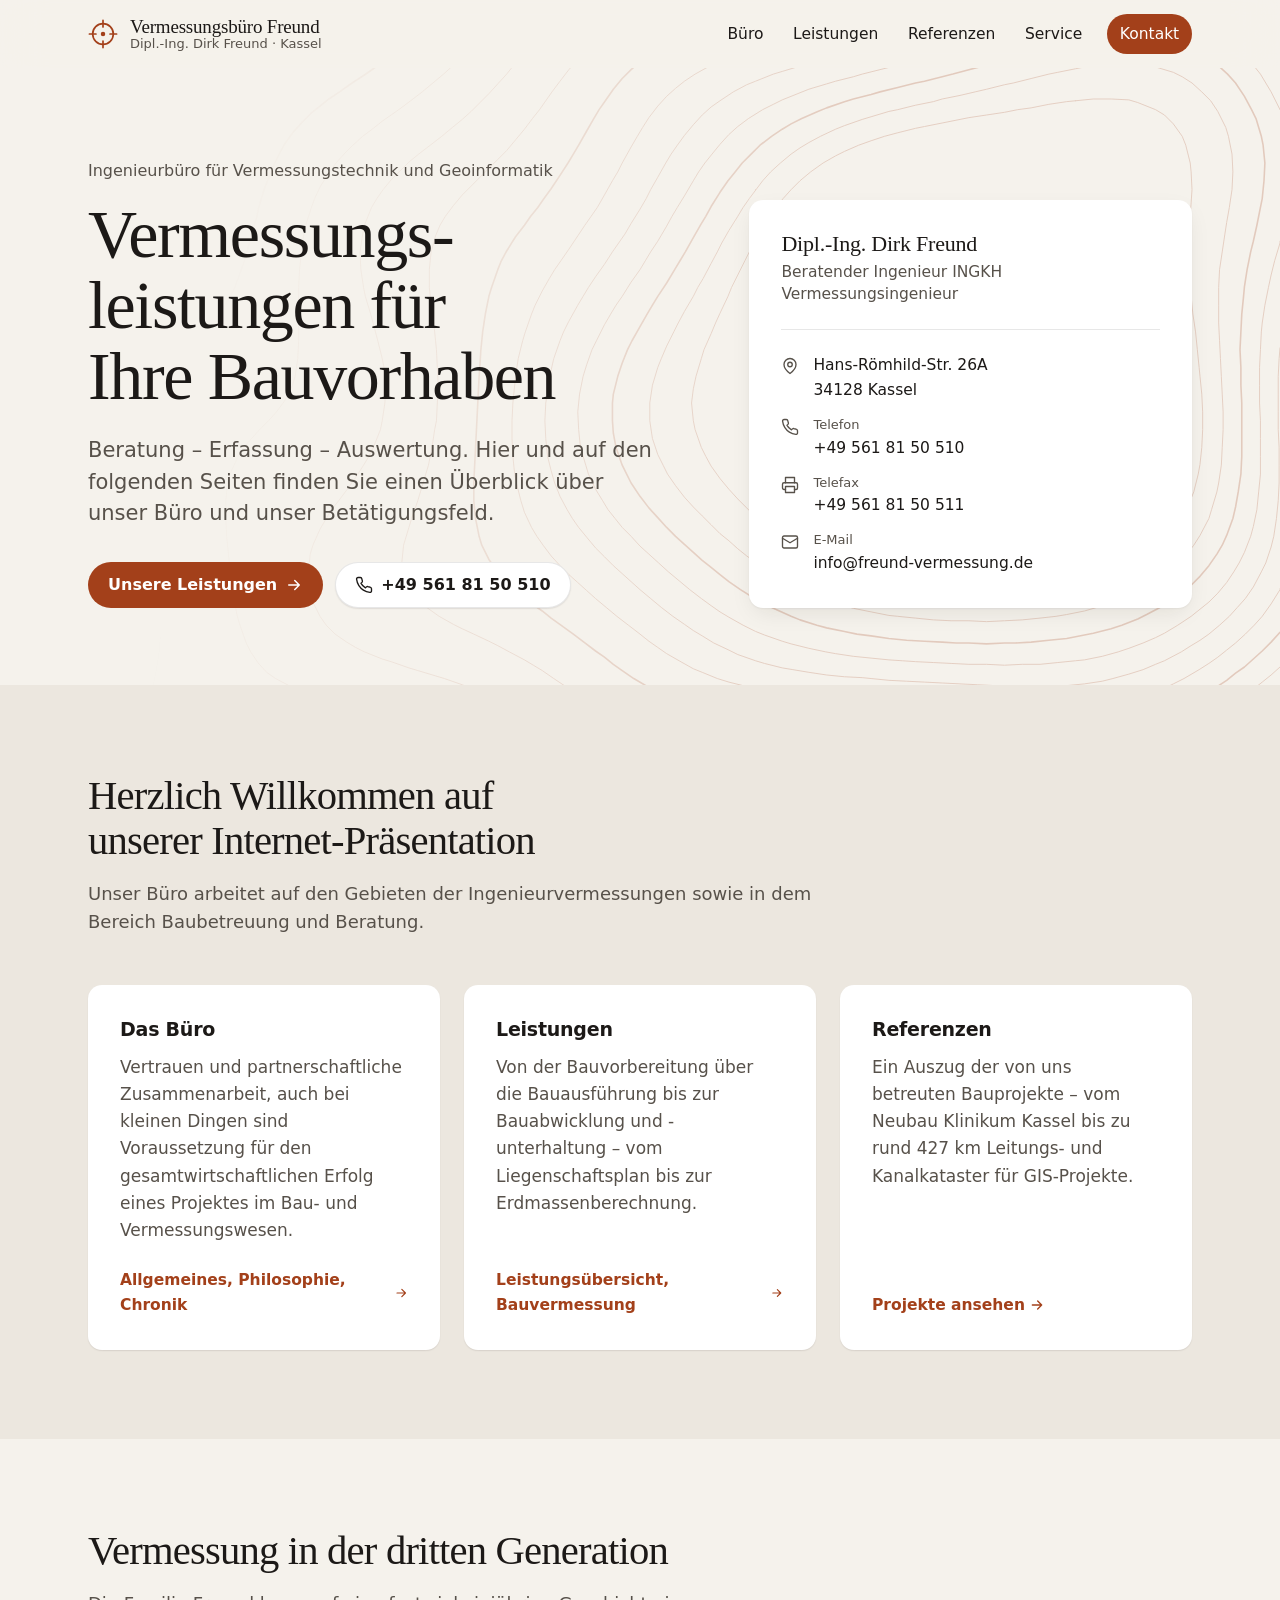
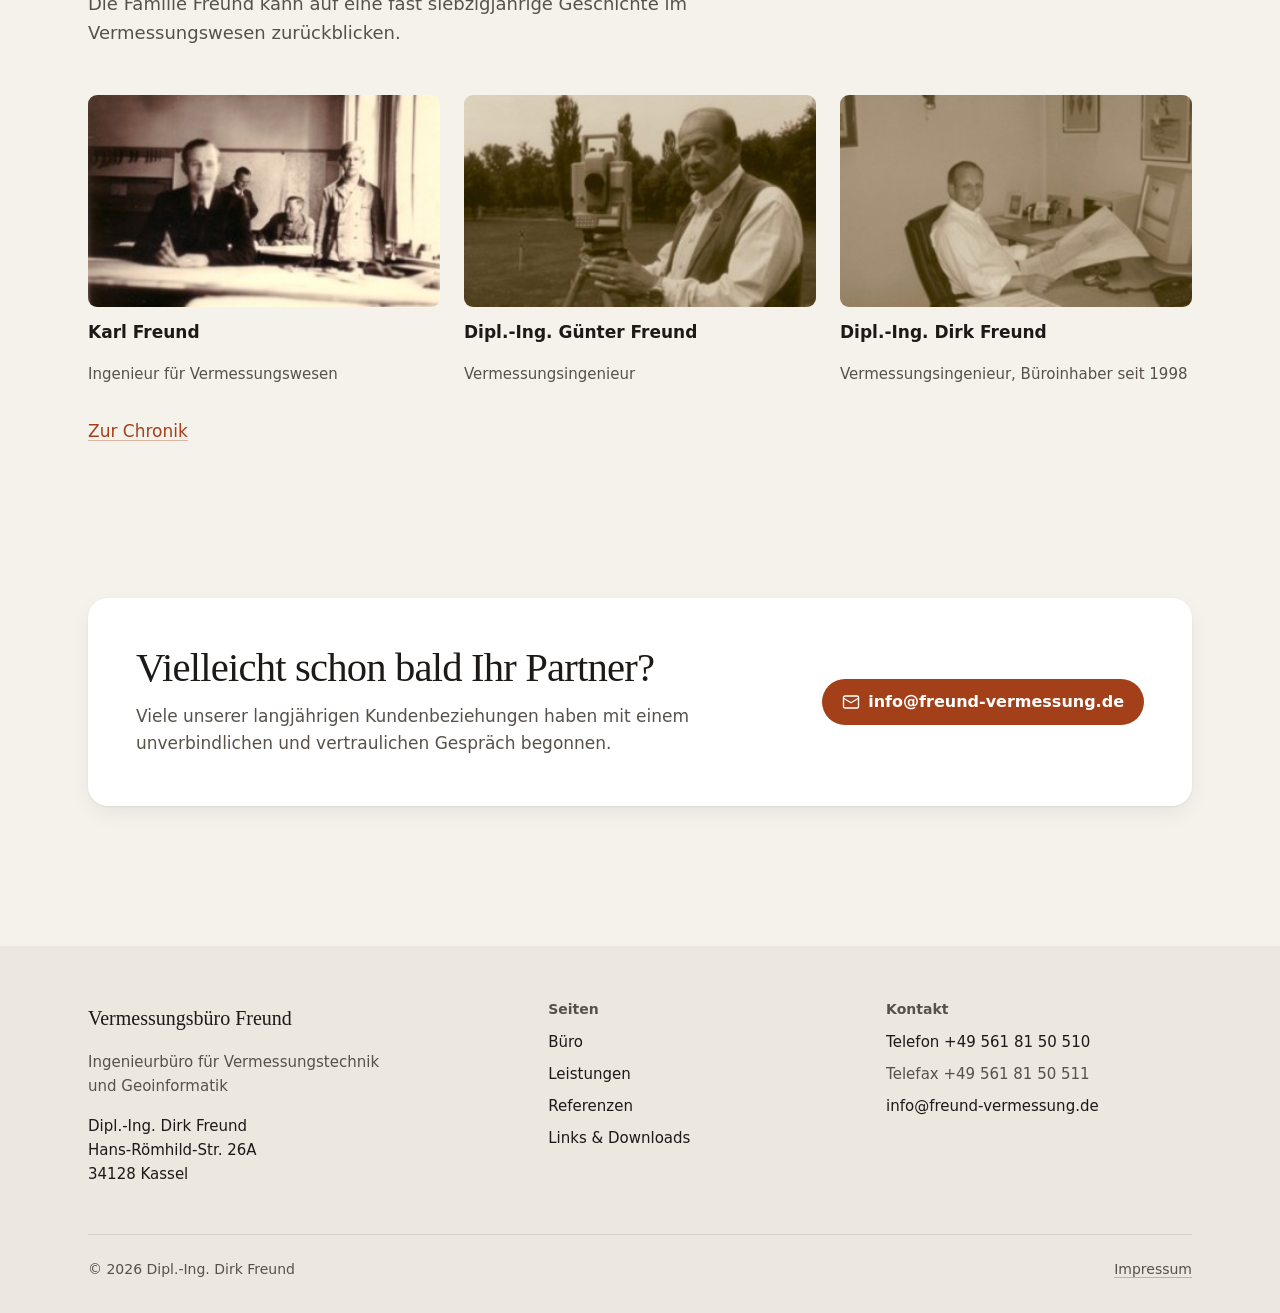
==== index.html @ a001c940 "Alle Seiten mit den Originalinhalten im neuen Design anlegen Co-Authored-By: Claude Opus 5.5 <norepl" ====
<!doctype html>
<html lang="de">
<head>
<meta charset="utf-8">
<meta name="viewport" content="width=device-width, initial-scale=1">
<title>Vermessungsbüro Freund – Kassel</title>
<meta name="description" content="Ingenieurbüro für Vermessungstechnik und Geoinformatik in Kassel – Dipl.-Ing. Dirk Freund. Beratung, Erfassung und Auswertung: Vermessungsleistungen für Ihre Bauvorhaben.">
<meta name="theme-color" content="#f5f2ec" media="(prefers-color-scheme: light)">
<meta name="theme-color" content="#151311" media="(prefers-color-scheme: dark)">
<link rel="icon" href="assets/img/favicon.svg" type="image/svg+xml">
<link rel="stylesheet" href="assets/css/style.css">
<script src="assets/js/main.js" defer></script>
</head>
<body>
<a class="skip-link" href="#inhalt">Zum Inhalt springen</a>
<header class="site-header">
  <div class="container header-inner">
    <a class="brand" href="index.html" aria-current="page" aria-label="Vermessungsbüro Freund – Startseite">
      <svg class="brand-mark" viewBox="0 0 32 32" fill="none" stroke="currentColor" stroke-width="1.8" aria-hidden="true"><circle cx="16" cy="16" r="11"/><path d="M16 1.5v7M16 23.5v7M1.5 16h7M23.5 16h7" stroke-linecap="round"/><circle cx="16" cy="16" r="2.4" fill="currentColor" stroke="none"/></svg>
      <span><span class="brand-name">Vermessungsbüro Freund</span><span class="brand-sub">Dipl.-Ing. Dirk Freund · Kassel</span></span>
    </a>
    <button class="menu-toggle" type="button" aria-expanded="false" aria-controls="site-nav"><svg class="icon-open" viewBox="0 0 24 24" fill="none" stroke="currentColor" stroke-width="2" stroke-linecap="round" aria-hidden="true"><path d="M4 8h16M4 16h16"/></svg><svg class="icon-close" viewBox="0 0 24 24" fill="none" stroke="currentColor" stroke-width="2" stroke-linecap="round" aria-hidden="true"><path d="M6 6l12 12M18 6 6 18"/></svg><span class="label">Menü</span></button>
    <nav class="site-nav" id="site-nav" aria-label="Hauptnavigation">
      <ul class="nav-list">
        <li><a href="buero.html">Büro</a></li><li><a href="leistungen.html">Leistungen</a></li><li><a href="referenzen.html">Referenzen</a></li><li><a href="service.html">Service</a></li><li class="nav-cta"><a href="kontakt.html">Kontakt</a></li>
      </ul>
    </nav>
  </div>
</header>
<main id="inhalt">
<section class="hero">
  <div class="contours"><svg xmlns="http://www.w3.org/2000/svg" viewBox="0 0 1440 800" preserveAspectRatio="xMidYMid slice" fill="none" stroke="currentColor" stroke-linecap="round" stroke-linejoin="round" aria-hidden="true" focusable="false"><g stroke-width="1"><path d="M30 0 26 20 23 40 20 60 19 70 17 90 13 110 10 121 1 140 0 142"/><path d="M135 0 130 10 126 30 127 50 130 65 135 80 140 94 147 110 151 120 157 140 160 150 163 170 163 190 160 205 155 220 150 232 140 248 130 260 120 270 110 279 100 287 90 295 80 303 70 311 60 320 50 330 40 341 30 356 22 370 18 380 10 400 7 410 1 430 0 432"/><path d="M370 0 353 10 340 17 330 22 316 30 300 39 290 46 280 54 270 65 261 80 256 90 250 110 248 120 244 140 241 160 240 170 236 190 232 210 229 220 223 240 218 250 210 267 202 280 194 290 185 300 176 310 165 320 153 330 141 340 130 349 120 357 110 367 100 377 90 389 83 400 77 410 70 424 64 440 60 452 56 470 53 490 51 510 50 530 50 550 52 570 54 590 58 610 60 627 61 640 62 660 61 680 60 690 57 710 54 730 52 750 51 770 52 790 53 800"/><path class="major" d="M483 0 473 10 463 20 452 30 440 40 430 47 420 54 410 61 396 70 382 80 370 88 360 96 350 104 340 114 330 125 320 139 314 150 309 160 301 180 297 190 291 210 289 220 283 240 280 252 275 270 270 284 264 300 259 310 250 325 240 339 230 350 220 360 210 369 200 378 190 386 180 395 170 404 160 415 150 428 143 440 138 450 133 470 131 490 133 510 138 530 142 540 149 560 154 570 160 585 166 600 170 612 175 630 179 650 180 664 181 680 180 697 179 710 176 730 172 750 169 760 166 780 165 800"/><path d="M557 0 547 10 538 20 529 30 520 40 510 50 499 60 487 70 475 80 462 90 450 99 440 106 430 113 420 121 408 130 397 140 387 150 378 160 370 171 360 187 354 200 350 211 344 230 340 250 339 260 337 280 336 300 336 320 336 340 336 360 335 380 332 400 329 410 320 428 311 440 302 450 292 460 283 470 274 480 268 490 260 507 256 520 254 540 254 560 255 580 257 600 259 620 260 630 263 650 267 670 270 680 277 700 282 710 290 722 300 733 310 740 329 750 340 754 360 760 370 762 390 766 410 770 420 772 440 776 458 780 470 783 490 789 500 792 520 800 520 800M1440 796 1435 800"/><path d="M626 0 615 10 605 20 596 30 587 40 578 50 570 60 560 71 550 82 540 92 530 102 520 111 509 120 497 130 484 140 471 150 460 159 450 169 440 179 431 190 424 200 418 210 410 230 408 240 405 260 406 280 409 300 411 310 417 330 420 341 425 360 430 380 432 390 434 410 433 430 430 450 428 460 420 480 415 490 409 500 400 514 390 528 381 540 373 550 367 560 360 572 352 590 349 600 347 620 348 640 350 650 360 670 367 680 377 690 390 699 400 705 410 710 430 718 440 721 460 728 470 731 490 737 500 740 520 747 530 751 550 760 560 765 571 770 588 780 600 787 610 793 621 800M1440 762 1430 770 1417 780 1404 790 1390 800"/><path d="M706 0 690 9 680 16 670 24 660 33 650 44 640 55 630 68 621 80 614 90 607 100 599 110 590 122 580 134 570 146 560 156 550 166 540 176 530 186 520 196 510 208 501 220 495 230 490 242 485 260 483 280 483 300 485 320 488 340 490 360 491 370 492 390 493 410 492 430 491 450 489 460 486 480 482 500 479 510 473 530 470 540 463 560 460 570 454 590 452 610 456 630 461 640 470 651 480 660 494 670 510 679 520 684 533 690 550 698 560 703 573 710 590 719 600 725 610 731 623 740 638 750 650 758 660 765 670 771 684 780 700 789 710 794 726 800M1440 727 1430 736 1420 744 1410 752 1400 760 1386 770 1372 780 1360 787 1350 793 1337 800"/><path class="major" d="M836 0 820 3 800 8 790 11 770 18 760 23 745 30 730 39 720 46 710 55 700 65 690 77 681 90 674 100 668 110 660 124 651 140 645 150 639 160 630 174 620 189 612 200 605 210 597 220 590 230 580 243 570 259 564 270 560 280 553 300 550 310 546 330 543 350 541 370 540 386 539 400 538 420 537 440 536 460 535 480 534 500 533 520 533 540 535 560 539 580 542 590 550 606 560 620 569 630 579 640 590 649 600 657 610 664 620 672 631 680 645 690 658 700 670 709 680 716 690 724 700 731 713 740 730 750 740 755 750 760 770 768 780 771 800 776 820 779 830 781 850 782 870 783 890 784 910 784 930 785 950 785 970 785 990 786 1010 786 1030 787 1050 789 1068 790 1080 791 1100 793 1120 795 1140 797 1160 799 1177 800M1440 688 1430 699 1420 709 1410 718 1400 727 1390 734 1380 742 1368 750 1352 760 1340 767 1330 772 1313 780 1300 785 1286 790 1270 794 1250 798 1231 800"/><path d="M1001 0 990 2 970 7 954 10 940 13 920 17 904 20 890 23 870 27 859 30 840 35 826 40 810 46 800 50 782 60 770 68 760 76 750 85 740 96 730 109 723 120 717 130 710 142 700 160 695 170 689 180 680 196 672 210 665 220 658 230 650 242 640 257 631 270 624 280 618 290 610 304 602 320 598 330 591 350 588 360 583 380 580 400 579 410 577 430 576 450 576 470 577 490 579 510 581 520 586 540 590 553 598 570 604 580 611 590 620 602 630 613 640 623 650 632 660 641 670 650 682 660 694 670 707 680 720 690 730 698 740 705 750 712 764 720 780 729 790 733 807 740 820 744 840 749 850 751 870 755 890 757 910 759 927 760 940 761 960 762 980 763 1000 764 1020 765 1040 766 1060 767 1080 768 1100 770 1110 771 1130 772 1150 773 1170 774 1190 774 1210 774 1230 772 1244 770 1260 767 1280 762 1290 758 1310 751 1320 746 1332 740 1349 730 1360 723 1370 716 1380 708 1390 700 1401 690 1411 680 1420 670 1430 656 1440 640 1440 639M1428 0 1439 10 1440 11"/><path d="M1103 0 1090 4 1070 9 1060 12 1040 17 1030 20 1010 25 990 30 980 32 960 36 944 40 930 43 910 48 900 51 880 57 870 60 850 68 840 72 825 80 810 90 800 97 790 106 780 117 770 129 762 140 755 150 749 160 740 176 732 190 727 200 720 212 710 228 703 240 696 250 689 260 680 274 670 288 662 300 656 310 650 320 640 338 634 350 630 360 623 380 620 393 617 410 614 430 613 450 614 470 616 490 620 506 624 520 630 535 638 550 644 560 651 570 660 581 670 593 680 603 690 613 700 622 710 631 720 640 732 650 744 660 757 670 770 679 780 686 790 692 803 700 820 708 830 713 850 720 860 723 880 728 892 730 910 733 930 736 950 738 970 739 980 740 1000 742 1020 743 1040 744 1060 745 1080 746 1100 747 1120 748 1140 749 1160 749 1180 749 1200 748 1220 746 1240 743 1252 740 1270 735 1286 730 1300 724 1310 720 1329 710 1340 703 1350 697 1360 690 1372 680 1383 670 1392 660 1401 650 1410 637 1419 620 1424 610 1430 592 1433 580 1436 560 1438 540 1439 520 1439 500 1439 480 1438 460 1438 440 1438 420 1438 400 1439 380 1440 368M1391 0 1404 10 1416 20 1425 30 1434 40 1440 48"/><path d="M1198 0 1180 4 1160 9 1150 12 1130 18 1120 21 1100 27 1088 30 1070 35 1051 40 1040 43 1020 48 1010 50 990 55 970 60 960 63 940 68 930 71 910 77 900 81 880 89 870 94 858 100 842 110 830 119 820 128 810 139 801 150 793 160 786 170 780 180 770 197 762 210 756 220 750 231 740 248 732 260 726 270 720 280 710 294 700 310 693 320 687 330 680 342 671 360 666 370 660 387 656 400 652 420 650 440 651 460 653 480 659 500 662 510 670 527 678 540 684 550 692 560 700 570 710 580 720 591 730 600 741 610 752 620 764 630 776 640 789 650 800 658 810 665 820 671 836 680 850 687 860 691 880 698 890 701 910 706 929 710 940 712 960 715 980 717 1000 719 1015 720 1030 721 1050 722 1070 723 1090 724 1110 724 1130 725 1150 724 1170 724 1190 722 1210 720 1220 719 1240 715 1258 710 1270 706 1286 700 1300 694 1310 689 1325 680 1340 670 1350 662 1360 654 1370 644 1380 632 1388 620 1394 610 1400 598 1407 580 1410 569 1414 550 1416 530 1418 510 1418 490 1418 470 1418 450 1417 430 1417 410 1417 390 1418 370 1419 350 1420 340 1423 320 1427 300 1430 286 1434 270 1440 250 1440 248M1333 0 1350 6 1360 11 1376 20 1389 30 1400 40 1410 50 1418 60 1424 70 1430 80 1440 100"/><path class="major" d="M1240 19 1230 20 1210 24 1190 28 1180 31 1160 36 1146 40 1130 44 1110 50 1090 55 1072 60 1060 63 1040 68 1030 70 1010 75 990 80 980 83 960 88 950 91 930 98 920 102 902 110 890 116 880 122 868 130 855 140 845 150 835 160 827 170 819 180 810 193 800 209 794 220 788 230 780 244 771 260 765 270 759 280 750 295 740 310 734 320 728 330 720 344 711 360 706 370 700 385 695 400 690 420 689 430 689 450 690 464 693 480 700 500 705 510 710 520 720 535 730 548 740 559 750 570 760 580 770 589 780 598 790 607 800 615 810 623 820 631 833 640 849 650 860 656 870 661 890 670 900 674 919 680 930 683 950 687 964 690 980 692 1000 695 1020 697 1040 698 1060 699 1076 700 1090 700 1110 701 1130 700 1142 700 1160 699 1180 697 1200 695 1220 691 1230 689 1250 684 1262 680 1280 673 1290 668 1305 660 1320 651 1330 643 1340 635 1350 625 1360 613 1369 600 1375 590 1380 579 1387 560 1390 547 1393 530 1396 510 1397 490 1397 470 1397 450 1397 430 1396 410 1396 390 1395 370 1396 350 1397 330 1399 310 1400 299 1403 280 1407 260 1410 248 1414 230 1418 210 1420 200 1422 180 1423 160 1421 140 1419 130 1413 110 1408 100 1400 85 1390 70 1381 60 1370 50 1360 43 1350 36 1337 30 1320 24 1303 20 1290 18 1270 17 1250 18 1240 19M1110 50 1110 50"/><path d="M1240 49 1230 50 1210 54 1190 58 1180 60 1160 65 1140 70 1130 72 1110 77 1097 80 1080 84 1060 88 1050 91 1030 95 1010 100 1000 102 980 108 970 111 950 118 940 122 923 130 910 137 900 143 890 150 878 160 867 170 858 180 843 200 836 210 830 220 820 236 812 250 807 260 800 273 791 290 785 300 780 310 770 327 763 340 758 350 750 366 744 380 740 390 734 410 731 430 731 450 734 470 740 488 746 500 751 510 760 523 770 536 780 547 790 557 800 567 810 577 820 585 830 594 840 602 851 610 865 620 880 629 890 635 901 640 920 648 930 652 950 658 960 661 980 665 1000 669 1010 670 1030 672 1050 674 1070 675 1090 675 1110 676 1130 675 1150 674 1170 672 1188 670 1200 668 1220 664 1234 660 1250 655 1263 650 1280 642 1290 637 1301 630 1314 620 1325 610 1335 600 1343 590 1350 579 1360 560 1363 550 1369 530 1371 520 1374 500 1375 480 1376 460 1376 440 1375 420 1374 400 1373 380 1372 360 1371 340 1371 320 1371 300 1372 280 1375 260 1378 240 1380 227 1383 210 1386 190 1387 170 1386 150 1382 130 1379 120 1370 102 1362 90 1352 80 1341 70 1330 63 1320 58 1300 52 1290 50 1270 48 1250 48 1240 49M850 190 850 190"/><path d="M1210 90 1200 91 1180 94 1160 98 1145 100 1130 103 1110 106 1090 109 1080 111 1060 115 1040 119 1030 121 1010 126 995 130 980 135 966 140 950 147 940 152 926 160 912 170 900 180 890 190 881 200 873 210 866 220 859 230 850 246 843 260 838 270 830 286 823 300 819 310 810 329 805 340 800 352 792 370 789 380 783 400 780 414 778 430 780 450 782 460 789 480 794 490 800 501 810 515 820 527 830 538 840 548 850 558 860 567 870 575 880 583 890 590 904 600 920 609 930 614 942 620 960 627 970 630 990 636 1009 640 1020 642 1040 645 1060 647 1080 648 1100 649 1120 648 1140 648 1160 646 1180 644 1200 640 1210 638 1230 632 1240 629 1260 620 1270 615 1280 609 1293 600 1305 590 1315 580 1323 570 1330 558 1339 540 1343 530 1348 510 1350 499 1352 480 1353 460 1353 440 1352 420 1350 400 1349 390 1347 370 1345 350 1342 330 1340 310 1339 300 1338 280 1338 260 1338 240 1339 220 1340 205 1341 190 1340 170 1339 160 1334 140 1330 130 1320 116 1310 106 1300 100 1280 92 1270 89 1250 88 1230 88 1210 90"/></g></svg></div>
  <div class="container hero-grid">
    <div>
      <p class="hero-kicker">Ingenieurbüro für Vermessungstechnik und Geoinformatik</p>
      <h1>Vermessungs&shy;leistungen für Ihre Bauvorhaben</h1>
      <p class="hero-lead">Beratung – Erfassung – Auswertung. Hier und auf den folgenden Seiten finden Sie einen Überblick über unser Büro und unser Betätigungsfeld.</p>
      <div class="btn-row">
        <a class="btn btn-primary" href="leistungen.html">Unsere Leistungen <svg viewBox="0 0 24 24" fill="none" stroke="currentColor" stroke-width="2" stroke-linecap="round" stroke-linejoin="round" aria-hidden="true"><path d="M5 12h14M13 6l6 6-6 6"/></svg></a>
        <a class="btn btn-secondary" href="tel:+495618150510"><svg viewBox="0 0 24 24" fill="none" stroke="currentColor" stroke-width="1.8" stroke-linecap="round" stroke-linejoin="round" aria-hidden="true"><path d="M22 16.9v3a2 2 0 0 1-2.2 2 19.8 19.8 0 0 1-8.6-3.1 19.5 19.5 0 0 1-6-6A19.8 19.8 0 0 1 2.1 4.2 2 2 0 0 1 4.1 2h3a2 2 0 0 1 2 1.7c.1.9.4 1.8.7 2.7a2 2 0 0 1-.5 2.1L8 9.8a16 16 0 0 0 6 6l1.3-1.3a2 2 0 0 1 2.1-.4c.9.3 1.8.6 2.7.7a2 2 0 0 1 1.7 2z"/></svg> +49 561 81 50 510</a>
      </div>
    </div>
    <aside class="contact-card" aria-labelledby="kontakt-titel">
      <h2 id="kontakt-titel">Dipl.-Ing. Dirk Freund</h2>
      <p class="role">Beratender Ingenieur INGKH<br>Vermessungsingenieur</p>
      <ul class="contact-list">
  <li><svg viewBox="0 0 24 24" fill="none" stroke="currentColor" stroke-width="1.8" stroke-linecap="round" stroke-linejoin="round" aria-hidden="true"><path d="M20 10c0 6-8 12-8 12s-8-6-8-12a8 8 0 0 1 16 0z"/><circle cx="12" cy="10" r="3"/></svg><span>Hans-Römhild-Str. 26A<br>34128 Kassel</span></li>
  <li><svg viewBox="0 0 24 24" fill="none" stroke="currentColor" stroke-width="1.8" stroke-linecap="round" stroke-linejoin="round" aria-hidden="true"><path d="M22 16.9v3a2 2 0 0 1-2.2 2 19.8 19.8 0 0 1-8.6-3.1 19.5 19.5 0 0 1-6-6A19.8 19.8 0 0 1 2.1 4.2 2 2 0 0 1 4.1 2h3a2 2 0 0 1 2 1.7c.1.9.4 1.8.7 2.7a2 2 0 0 1-.5 2.1L8 9.8a16 16 0 0 0 6 6l1.3-1.3a2 2 0 0 1 2.1-.4c.9.3 1.8.6 2.7.7a2 2 0 0 1 1.7 2z"/></svg><span><span class="label">Telefon</span><a href="tel:+495618150510">+49 561 81 50 510</a></span></li>
  <li><svg viewBox="0 0 24 24" fill="none" stroke="currentColor" stroke-width="1.8" stroke-linecap="round" stroke-linejoin="round" aria-hidden="true"><path d="M6 9V2h12v7"/><path d="M6 18H4a2 2 0 0 1-2-2v-5a2 2 0 0 1 2-2h16a2 2 0 0 1 2 2v5a2 2 0 0 1-2 2h-2"/><path d="M6 14h12v8H6z"/></svg><span><span class="label">Telefax</span>+49 561 81 50 511</span></li>
  <li><svg viewBox="0 0 24 24" fill="none" stroke="currentColor" stroke-width="1.8" stroke-linecap="round" stroke-linejoin="round" aria-hidden="true"><rect x="2" y="4" width="20" height="16" rx="2"/><path d="m22 7-10 6L2 7"/></svg><span><span class="label">E-Mail</span><a href="mailto:info@freund-vermessung.de">info@freund-vermessung.de</a></span></li>
</ul>
    </aside>
  </div>
</section>

<section class="section section-alt" aria-labelledby="willkommen">
  <div class="container">
    <div class="section-head">
      <h2 id="willkommen">Herzlich Willkommen auf unserer Internet-Präsentation</h2>
      <p>Unser Büro arbeitet auf den Gebieten der Ingenieurvermessungen sowie in dem Bereich Baubetreuung und Beratung.</p>
    </div>
    <div class="grid grid-3">
      <a class="card link-card" href="buero.html">
        <h3>Das Büro</h3>
        <p>Vertrauen und partnerschaftliche Zusammenarbeit, auch bei kleinen Dingen sind Voraussetzung für den gesamtwirtschaftlichen Erfolg eines Projektes im Bau- und Vermessungswesen.</p>
        <span class="more">Allgemeines, Philosophie, Chronik <svg viewBox="0 0 24 24" fill="none" stroke="currentColor" stroke-width="2" stroke-linecap="round" stroke-linejoin="round" aria-hidden="true"><path d="M5 12h14M13 6l6 6-6 6"/></svg></span>
      </a>
      <a class="card link-card" href="leistungen.html">
        <h3>Leistungen</h3>
        <p>Von der Bauvorbereitung über die Bauausführung bis zur Bauabwicklung und -unterhaltung – vom Liegenschaftsplan bis zur Erdmassenberechnung.</p>
        <span class="more">Leistungsübersicht, Bauvermessung <svg viewBox="0 0 24 24" fill="none" stroke="currentColor" stroke-width="2" stroke-linecap="round" stroke-linejoin="round" aria-hidden="true"><path d="M5 12h14M13 6l6 6-6 6"/></svg></span>
      </a>
      <a class="card link-card" href="referenzen.html">
        <h3>Referenzen</h3>
        <p>Ein Auszug der von uns betreuten Bauprojekte – vom Neubau Klinikum Kassel bis zu rund 427 km Leitungs- und Kanalkataster für GIS-Projekte.</p>
        <span class="more">Projekte ansehen <svg viewBox="0 0 24 24" fill="none" stroke="currentColor" stroke-width="2" stroke-linecap="round" stroke-linejoin="round" aria-hidden="true"><path d="M5 12h14M13 6l6 6-6 6"/></svg></span>
      </a>
    </div>
  </div>
</section>

<section class="section" aria-labelledby="generationen">
  <div class="container">
    <div class="section-head">
      <h2 id="generationen">Vermessung in der dritten Generation</h2>
      <p>Die Familie Freund kann auf eine fast siebzigjährige Geschichte im Vermessungswesen zurückblicken.</p>
    </div>
    <ul class="generations">
      <li><img src="assets/img/karl-freund.jpg" alt="Karl Freund am Zeichentisch eines Markscheidebüros, historische Aufnahme" width="300" height="180" loading="lazy" decoding="async"><p class="name">Karl Freund</p><p class="role">Ingenieur für Vermessungswesen</p></li>
      <li><img src="assets/img/guenter-freund.jpg" alt="Dipl.-Ing. Günter Freund mit Vermessungsinstrument im Gelände" width="300" height="180" loading="lazy" decoding="async"><p class="name">Dipl.-Ing. Günter Freund</p><p class="role">Vermessungsingenieur</p></li>
      <li><img src="assets/img/dirk-freund.jpg" alt="Dipl.-Ing. Dirk Freund am Schreibtisch mit einem Plan" width="300" height="180" loading="lazy" decoding="async"><p class="name">Dipl.-Ing. Dirk Freund</p><p class="role">Vermessungsingenieur, Büroinhaber seit 1998</p></li>
    </ul>
    <p style="margin-top:var(--s-6)"><a href="buero.html#chronik">Zur Chronik</a></p>
  </div>
</section>

<section class="section-tight">
  <div class="container">
    <div class="cta-band">
      <div>
        <h2>Vielleicht schon bald Ihr Partner?</h2>
        <p>Viele unserer langjährigen Kundenbeziehungen haben mit einem unverbindlichen und vertraulichen Gespräch begonnen.</p>
      </div>
      <a class="btn btn-primary" href="mailto:info@freund-vermessung.de"><svg viewBox="0 0 24 24" fill="none" stroke="currentColor" stroke-width="1.8" stroke-linecap="round" stroke-linejoin="round" aria-hidden="true"><rect x="2" y="4" width="20" height="16" rx="2"/><path d="m22 7-10 6L2 7"/></svg> info@freund-vermessung.de</a>
    </div>
  </div>
</section>
</main>
<footer class="site-footer">
  <div class="container">
    <div class="footer-grid">
      <div>
        <p class="footer-brand">Vermessungsbüro Freund</p>
        <p class="muted">Ingenieurbüro für Vermessungstechnik und Geoinformatik</p>
        <address style="margin-top:var(--s-4)">Dipl.-Ing. Dirk Freund<br>Hans-Römhild-Str. 26A<br>34128 Kassel</address>
      </div>
      <nav aria-label="Seiten">
        <h2>Seiten</h2>
        <ul>
          <li><a href="buero.html">Büro</a></li>
          <li><a href="leistungen.html">Leistungen</a></li>
          <li><a href="referenzen.html">Referenzen</a></li>
          <li><a href="service.html">Links &amp; Downloads</a></li>
        </ul>
      </nav>
      <div>
        <h2>Kontakt</h2>
        <ul>
          <li><a href="tel:+495618150510">Telefon +49 561 81 50 510</a></li>
          <li><span class="muted">Telefax +49 561 81 50 511</span></li>
          <li><a href="mailto:info@freund-vermessung.de">info@freund-vermessung.de</a></li>
        </ul>
      </div>
    </div>
    <div class="footer-bottom">
      <span>© 2026 Dipl.-Ing. Dirk Freund</span>
      <a href="impressum.html">Impressum</a>
    </div>
  </div>
</footer>
</body>
</html>
---- assets/css/style.css ----
/* ==========================================================================
   Vermessungsbüro Freund – Stylesheet
   Systemschriften (keine externen Anfragen), Tokens für Hell/Dunkel.
   ========================================================================== */

:root {
  color-scheme: light dark;

  /* Farben – Kontraste geprüft (Text ≥ 4,5:1) */
  --bg: #f5f2ec;
  --surface: #ffffff;
  --surface-2: #ece7df;
  --text: #1c1917;
  --muted: #57514a;
  --line: rgb(28 25 23 / 0.1);
  --accent: #a3401a;          /* 6,35:1 auf Weiß, 5,69:1 auf --bg */
  --accent-hover: #85330f;
  --on-accent: #ffffff;
  --accent-soft: rgb(163 64 26 / 0.09);
  --contour: #a3401a;
  --shadow-sm: 0 1px 2px rgb(28 25 23 / 0.06), 0 1px 1px rgb(28 25 23 / 0.04);
  --shadow-md: 0 1px 2px rgb(28 25 23 / 0.05), 0 8px 24px -6px rgb(28 25 23 / 0.1);
  --header-bg: rgb(245 242 236 / 0.74);

  /* Schrift */
  --font-sans: system-ui, -apple-system, "Segoe UI", Roboto, "Helvetica Neue", Arial, sans-serif;
  --font-serif: ui-serif, "New York", "Iowan Old Style", "Charter", "Georgia", serif;

  /* Abstände */
  --s-1: 0.25rem; --s-2: 0.5rem; --s-3: 0.75rem; --s-4: 1rem;
  --s-5: 1.5rem;  --s-6: 2rem;   --s-7: 3rem;    --s-8: 4.5rem; --s-9: 6.5rem;

  --radius: 14px;
  --radius-sm: 9px;
  --gutter: clamp(1rem, 4vw, 2.5rem);
  --max: 74rem;

  /* Bewegung */
  --ease-out: cubic-bezier(0.23, 1, 0.32, 1);
  --ease-drawer: cubic-bezier(0.32, 0.72, 0, 1);
}

@media (prefers-color-scheme: dark) {
  :root {
    --bg: #151311;
    --surface: #1f1c19;
    --surface-2: #2a2622;
    --text: #f1ece4;
    --muted: #b3aba0;
    --line: rgb(241 236 228 / 0.1);
    --accent: #f08a5d;
    --accent-hover: #f5a37e;
    --on-accent: #1a1310;
    --accent-soft: rgb(240 138 93 / 0.12);
    --contour: #f08a5d;
    --shadow-sm: 0 1px 2px rgb(0 0 0 / 0.4);
    --shadow-md: 0 1px 2px rgb(0 0 0 / 0.35), 0 10px 28px -8px rgb(0 0 0 / 0.55);
    --header-bg: rgb(21 19 17 / 0.72);
  }
}

/* --------------------------------------------------------------------------
   Grundlagen
   -------------------------------------------------------------------------- */

*, *::before, *::after { box-sizing: border-box; }

html {
  -webkit-text-size-adjust: 100%;
  text-size-adjust: 100%;
  scroll-padding-top: 5.5rem;
}

@media (prefers-reduced-motion: no-preference) {
  html { scroll-behavior: smooth; }
}

body {
  margin: 0;
  background: var(--bg);
  color: var(--text);
  font-family: var(--font-sans);
  font-size: 1.0625rem;
  line-height: 1.6;
  -webkit-font-smoothing: antialiased;
  -moz-osx-font-smoothing: grayscale;
  text-rendering: optimizeLegibility;
}

img { display: block; max-width: 100%; height: auto; }

h1, h2, h3, h4 { margin: 0; text-wrap: balance; }

h1, h2 {
  font-family: var(--font-serif);
  font-weight: 500;
  letter-spacing: -0.02em;
}

h1 { font-size: clamp(2.4rem, 4.2vw + 1rem, 4.25rem); line-height: 1.04; }
h2 { font-size: clamp(1.75rem, 1.8vw + 1.1rem, 2.6rem); line-height: 1.1; }
h3 {
  font-size: 1.1875rem;
  line-height: 1.3;
  font-weight: 650;
  letter-spacing: -0.012em;
}

p { margin: 0; text-wrap: pretty; }
p + p { margin-top: var(--s-4); }

a {
  color: var(--accent);
  text-decoration-line: underline;
  text-decoration-thickness: 1px;
  text-underline-offset: 0.2em;
  text-decoration-color: color-mix(in srgb, currentColor 35%, transparent);
  transition: color 150ms ease, text-decoration-color 150ms ease;
}
a:hover { color: var(--accent-hover); text-decoration-color: currentColor; }

:focus-visible {
  outline: 2px solid var(--accent);
  outline-offset: 3px;
  border-radius: 4px;
}

::selection { background: color-mix(in srgb, var(--accent) 22%, transparent); }

.skip-link {
  position: absolute;
  left: var(--s-4);
  top: -4rem;
  z-index: 100;
  padding: var(--s-2) var(--s-4);
  border-radius: var(--radius-sm);
  background: var(--accent);
  color: var(--on-accent);
  font-weight: 600;
  text-decoration: none;
}
.skip-link:focus { top: var(--s-3); }

.visually-hidden {
  position: absolute !important;
  width: 1px; height: 1px;
  overflow: hidden;
  clip: rect(0 0 0 0);
  white-space: nowrap;
}

.container {
  width: 100%;
  max-width: var(--max);
  margin-inline: auto;
  padding-inline: var(--gutter);
}

.prose { max-width: 68ch; }
.muted { color: var(--muted); }
.num { font-variant-numeric: tabular-nums; }

/* --------------------------------------------------------------------------
   Kopfbereich
   -------------------------------------------------------------------------- */

.site-header {
  position: sticky;
  top: 0;
  z-index: 50;
  background: var(--header-bg);
  -webkit-backdrop-filter: blur(20px) saturate(180%);
  backdrop-filter: blur(20px) saturate(180%);
  transition: box-shadow 200ms ease;
}
.site-header[data-scrolled] { box-shadow: 0 1px 0 var(--line), 0 6px 20px -12px rgb(0 0 0 / 0.18); }

.header-inner {
  display: flex;
  align-items: center;
  justify-content: space-between;
  gap: var(--s-5);
  height: 4.25rem;
}

.brand {
  display: inline-flex;
  align-items: center;
  gap: var(--s-3);
  color: var(--text);
  text-decoration: none;
  line-height: 1.15;
}
.brand:hover { color: var(--text); }
.brand-mark { width: 30px; height: 30px; flex: none; color: var(--accent); }
.brand-name { display: block; font-family: var(--font-serif); font-size: 1.1875rem; letter-spacing: -0.01em; }
.brand-sub { display: block; font-size: 0.8125rem; color: var(--muted); }

.nav-list {
  display: flex;
  align-items: center;
  gap: var(--s-1);
  margin: 0;
  padding: 0;
  list-style: none;
}

.nav-list a {
  display: block;
  padding: 0.5rem 0.8rem;
  border-radius: 999px;
  color: var(--text);
  font-size: 0.9688rem;
  font-weight: 500;
  text-decoration: none;
  transition: background-color 150ms ease, color 150ms ease;
}
.nav-list a:hover { background: var(--accent-soft); color: var(--text); }
.nav-list a[aria-current="page"] { color: var(--accent); background: var(--accent-soft); }

.nav-list .nav-cta a {
  margin-left: var(--s-2);
  background: var(--accent);
  color: var(--on-accent);
}
.nav-list .nav-cta a:hover { background: var(--accent-hover); color: var(--on-accent); }
.nav-list .nav-cta a[aria-current="page"] { background: var(--accent-hover); color: var(--on-accent); }

.menu-toggle {
  display: none;
  align-items: center;
  gap: var(--s-2);
  padding: 0.55rem 0.9rem;
  border: 0;
  border-radius: 999px;
  background: var(--surface);
  box-shadow: var(--shadow-sm);
  color: var(--text);
  font: inherit;
  font-size: 0.9375rem;
  font-weight: 550;
  cursor: pointer;
  transition: transform 160ms var(--ease-out);
}
.menu-toggle:active { transform: scale(0.97); }
.menu-toggle svg { width: 18px; height: 18px; }
.menu-toggle .icon-close { display: none; }
.menu-toggle[aria-expanded="true"] .icon-open { display: none; }
.menu-toggle[aria-expanded="true"] .icon-close { display: block; }

@media (max-width: 54rem) {
  .menu-toggle { display: inline-flex; }

  .site-nav {
    position: absolute;
    inset: 100% 0 auto 0;
    padding: var(--s-2) var(--gutter) var(--s-5);
    background: var(--bg);
    box-shadow: 0 18px 30px -18px rgb(0 0 0 / 0.3);
    opacity: 0;
    visibility: hidden;
    transform: translateY(-8px);
    transition: opacity 150ms ease, transform 150ms ease, visibility 0s linear 150ms;
  }
  .site-nav[data-open] {
    opacity: 1;
    visibility: visible;
    transform: none;
    transition: opacity 220ms var(--ease-out), transform 220ms var(--ease-out), visibility 0s;
  }
  .nav-list { flex-direction: column; align-items: stretch; gap: 0; }
  .nav-list a {
    padding: 0.85rem 0.25rem;
    border-radius: 0;
    font-size: 1.125rem;
    box-shadow: 0 1px 0 var(--line);
  }
  .nav-list a:hover, .nav-list a[aria-current="page"] { background: none; }
  .nav-list .nav-cta a {
    margin: var(--s-4) 0 0;
    padding: 0.85rem 1rem;
    border-radius: 999px;
    text-align: center;
    box-shadow: none;
  }
}

/* --------------------------------------------------------------------------
   Knöpfe
   -------------------------------------------------------------------------- */

.btn {
  display: inline-flex;
  align-items: center;
  justify-content: center;
  gap: var(--s-2);
  min-height: 2.875rem;
  padding: 0.7rem 1.25rem;
  border-radius: 999px;
  font-size: 1rem;
  font-weight: 600;
  line-height: 1.2;
  text-decoration: none;
  transition: transform 160ms var(--ease-out), background-color 150ms ease, color 150ms ease, box-shadow 150ms ease;
}
.btn:active { transform: scale(0.97); }
.btn svg { width: 18px; height: 18px; flex: none; }

.btn-primary { background: var(--accent); color: var(--on-accent); }
.btn-primary:hover { background: var(--accent-hover); color: var(--on-accent); }

.btn-secondary { background: var(--surface); color: var(--text); box-shadow: var(--shadow-sm), inset 0 0 0 1px var(--line); }
.btn-secondary:hover { color: var(--accent); }

.btn-row { display: flex; flex-wrap: wrap; gap: var(--s-3); }

/* --------------------------------------------------------------------------
   Startseite – Hero
   -------------------------------------------------------------------------- */

.hero {
  position: relative;
  overflow: hidden;
  isolation: isolate;
  padding-block: clamp(3rem, 7vw, 6rem) clamp(3rem, 6vw, 5.5rem);
}

.contours {
  position: absolute;
  inset: 0;
  z-index: -1;
  color: var(--contour);
  opacity: 0.22;
  -webkit-mask-image: linear-gradient(100deg, transparent 18%, #000 62%);
  mask-image: linear-gradient(100deg, transparent 18%, #000 62%);
  pointer-events: none;
}
.contours svg { width: 100%; height: 100%; }
.contours .major { stroke-width: 1.8; }

@media (max-width: 54rem) {
  .contours {
    opacity: 0.14;
    -webkit-mask-image: linear-gradient(180deg, transparent 0%, #000 70%);
    mask-image: linear-gradient(180deg, transparent 0%, #000 70%);
  }
}

.hero-grid {
  display: grid;
  grid-template-columns: minmax(0, 1.35fr) minmax(0, 1fr);
  gap: clamp(2rem, 5vw, 4.5rem);
  align-items: end;
}

.hero-kicker { color: var(--muted); font-size: 1rem; margin-bottom: var(--s-4); }
.hero h1 { max-width: 15ch; }
.hero-lead {
  max-width: 36rem;
  margin-top: var(--s-5);
  font-size: clamp(1.125rem, 0.6vw + 1rem, 1.3125rem);
  line-height: 1.5;
  color: var(--muted);
}
.hero .btn-row { margin-top: var(--s-6); }

.contact-card {
  padding: var(--s-6);
  border-radius: var(--radius);
  background: var(--surface);
  box-shadow: var(--shadow-md);
}
.contact-card h2 { font-size: 1.375rem; letter-spacing: -0.01em; }
.contact-card .role { margin-top: var(--s-1); color: var(--muted); font-size: 0.9688rem; line-height: 1.45; }

.contact-list {
  display: grid;
  gap: var(--s-3);
  margin: var(--s-5) 0 0;
  padding: var(--s-5) 0 0;
  list-style: none;
  box-shadow: inset 0 1px 0 var(--line);
  font-size: 0.9688rem;
}
.contact-list li { display: grid; grid-template-columns: 1.25rem 1fr; gap: var(--s-3); align-items: start; }
.contact-list svg { width: 18px; height: 18px; margin-top: 0.2rem; color: var(--muted); }
.contact-list a { color: var(--text); text-decoration: none; }
.contact-list a:hover { color: var(--accent); }
.contact-list .label { display: block; color: var(--muted); font-size: 0.8125rem; }

@media (max-width: 54rem) {
  .hero-grid { grid-template-columns: 1fr; }
}

/* --------------------------------------------------------------------------
   Unterseiten – Seitenkopf
   -------------------------------------------------------------------------- */

.page-head {
  position: relative;
  overflow: hidden;
  isolation: isolate;
  padding-block: clamp(2.75rem, 6vw, 5rem) clamp(2rem, 4vw, 3.25rem);
}
.page-head .contours { opacity: 0.16; }
.page-head h1 { max-width: 20ch; }
.page-head .lead {
  max-width: 40rem;
  margin-top: var(--s-4);
  color: var(--muted);
  font-size: clamp(1.0625rem, 0.5vw + 1rem, 1.25rem);
  line-height: 1.5;
}

/* Lokale Sprungnavigation */
.subnav {
  position: sticky;
  top: 4.25rem;
  z-index: 40;
  background: var(--header-bg);
  -webkit-backdrop-filter: blur(20px) saturate(180%);
  backdrop-filter: blur(20px) saturate(180%);
  box-shadow: inset 0 -1px 0 var(--line);
}
.subnav ul {
  display: flex;
  gap: var(--s-1);
  margin: 0;
  padding: var(--s-2) 0;
  list-style: none;
  overflow-x: auto;
  scrollbar-width: none;
}
.subnav ul::-webkit-scrollbar { display: none; }
.subnav a {
  display: block;
  padding: 0.4rem 0.8rem;
  border-radius: 999px;
  color: var(--muted);
  font-size: 0.9375rem;
  font-weight: 500;
  text-decoration: none;
  white-space: nowrap;
  transition: background-color 150ms ease, color 150ms ease;
}
.subnav a:hover { color: var(--text); }
.subnav a[aria-current="true"] { color: var(--accent); background: var(--accent-soft); }

/* --------------------------------------------------------------------------
   Abschnitte
   -------------------------------------------------------------------------- */

.section { padding-block: clamp(3.5rem, 7vw, 6rem); }
.section-tight { padding-block: clamp(2.5rem, 5vw, 4rem); }
.section-alt { background: var(--surface-2); }

.section-head { max-width: 46rem; margin-bottom: clamp(2rem, 4vw, 3rem); }
.section-head p { margin-top: var(--s-4); color: var(--muted); font-size: 1.125rem; }

.split {
  display: grid;
  grid-template-columns: minmax(0, 1fr) minmax(0, 1.6fr);
  gap: clamp(1.5rem, 5vw, 5rem);
}
.split > h2 { position: sticky; top: 8rem; align-self: start; }
@media (max-width: 54rem) {
  .split { grid-template-columns: 1fr; }
  .split > h2 { position: static; }
}

/* Karten */
.card {
  padding: var(--s-6);
  border-radius: var(--radius);
  background: var(--surface);
  box-shadow: var(--shadow-sm);
}

.grid { display: grid; gap: var(--s-5); }
.grid-2 { grid-template-columns: repeat(2, minmax(0, 1fr)); }
.grid-3 { grid-template-columns: repeat(3, minmax(0, 1fr)); }
@media (max-width: 64rem) { .grid-3 { grid-template-columns: repeat(2, minmax(0, 1fr)); } }
@media (max-width: 42rem) { .grid-2, .grid-3 { grid-template-columns: 1fr; } }

/* Verlinkte Teaser-Karten */
.link-card {
  display: flex;
  flex-direction: column;
  gap: var(--s-3);
  color: var(--text);
  text-decoration: none;
  transition: box-shadow 200ms ease;
}
.link-card:hover { color: var(--text); box-shadow: var(--shadow-md); }
.link-card p { color: var(--muted); }
.link-card .more {
  display: inline-flex;
  align-items: center;
  gap: var(--s-1);
  margin-top: auto;
  padding-top: var(--s-3);
  color: var(--accent);
  font-weight: 600;
  font-size: 0.9688rem;
}
.link-card .more svg { width: 16px; height: 16px; transition: transform 200ms var(--ease-out); }
@media (hover: hover) and (pointer: fine) {
  .link-card:hover .more svg { transform: translateX(3px); }
}

/* Listen */
.check-list {
  display: grid;
  gap: var(--s-2);
  margin: var(--s-4) 0 0;
  padding: 0;
  list-style: none;
}
.check-list li { position: relative; padding-left: 1.25rem; }
.check-list li::before {
  content: "";
  position: absolute;
  left: 0;
  top: 0.68em;
  width: 6px;
  height: 6px;
  border-radius: 50%;
  background: var(--accent);
}

.client-list {
  display: flex;
  flex-wrap: wrap;
  gap: var(--s-2);
  margin: var(--s-4) 0 0;
  padding: 0;
  list-style: none;
}
.client-list li {
  padding: 0.3rem 0.75rem;
  border-radius: 999px;
  background: var(--surface);
  box-shadow: var(--shadow-sm);
  font-size: 0.9375rem;
}

/* --------------------------------------------------------------------------
   Abbildungen
   -------------------------------------------------------------------------- */

.figure { margin: 0; }
.figure img {
  border-radius: var(--radius-sm);
  box-shadow: 0 0 0 1px var(--line);
}
.figure-paper {
  padding: var(--s-4);
  border-radius: var(--radius);
  background: #fff;
  box-shadow: var(--shadow-sm);
}
.figure-paper img { margin-inline: auto; border-radius: 4px; box-shadow: none; }
.figure figcaption { margin-top: var(--s-3); color: var(--muted); font-size: 0.875rem; line-height: 1.45; }

/* --------------------------------------------------------------------------
   Leistungen – Ablauf Bauvermessung
   -------------------------------------------------------------------------- */

.steps-layout {
  display: grid;
  grid-template-columns: 14rem minmax(0, 1fr);
  gap: clamp(2rem, 5vw, 4.5rem);
}
.steps-toc { position: sticky; top: 7rem; align-self: start; }
.steps-toc ol { margin: 0; padding: 0; list-style: none; counter-reset: toc; }
.steps-toc li { counter-increment: toc; }
.steps-toc a {
  display: flex;
  gap: var(--s-3);
  padding: 0.4rem 0;
  color: var(--muted);
  font-size: 0.9375rem;
  text-decoration: none;
  transition: color 150ms ease;
}
.steps-toc a::before {
  content: counter(toc, decimal-leading-zero);
  font-variant-numeric: tabular-nums;
  color: color-mix(in srgb, var(--muted) 70%, transparent);
}
.steps-toc a:hover { color: var(--text); }
.steps-toc a[aria-current="true"] { color: var(--accent); }
.steps-toc a[aria-current="true"]::before { color: var(--accent); }

@media (max-width: 64rem) {
  .steps-layout { grid-template-columns: 1fr; }
  .steps-toc { display: none; }
}

.steps { display: grid; gap: clamp(2.5rem, 5vw, 4rem); counter-reset: step; }

.step {
  display: grid;
  grid-template-columns: minmax(0, 1fr) minmax(0, 20rem);
  gap: var(--s-6);
  align-items: start;
  padding-top: clamp(2.5rem, 5vw, 4rem);
  box-shadow: inset 0 1px 0 var(--line);
  counter-increment: step;
}
.step:first-child { padding-top: 0; box-shadow: none; }
.step.no-figure { grid-template-columns: minmax(0, 1fr); }
.step.wide-figure { grid-template-columns: minmax(0, 1fr); }
.step.wide-figure .figure { max-width: 42rem; }

.step-num {
  display: block;
  margin-bottom: var(--s-2);
  color: var(--accent);
  font-size: 0.9375rem;
  font-weight: 600;
  font-variant-numeric: tabular-nums;
}
.step-num::before { content: counter(step, decimal-leading-zero); }
.step h3 { font-family: var(--font-serif); font-size: clamp(1.5rem, 1vw + 1.1rem, 1.875rem); font-weight: 500; letter-spacing: -0.015em; }
.step h3 small { display: block; margin-top: var(--s-1); font-family: var(--font-sans); font-size: 0.9375rem; font-weight: 400; color: var(--muted); letter-spacing: 0; }
.step-body { max-width: 64ch; }
.step-body > h3 { margin-bottom: var(--s-4); }

@media (max-width: 48rem) {
  .step { grid-template-columns: 1fr; }
  .step .figure { max-width: 22rem; }
}

/* --------------------------------------------------------------------------
   Büro – Kundengedanke & Chronik
   -------------------------------------------------------------------------- */

.creed {
  display: grid;
  grid-template-columns: repeat(3, minmax(0, 1fr));
  gap: var(--s-5);
  margin: 0;
  padding: 0;
  list-style: none;
}
.creed li { display: flex; flex-direction: column; gap: var(--s-2); }
.creed .lead-in { color: var(--muted); font-size: 0.9375rem; }
.creed .statement { font-family: var(--font-serif); font-size: 1.3125rem; line-height: 1.35; letter-spacing: -0.01em; }
@media (max-width: 64rem) { .creed { grid-template-columns: repeat(2, minmax(0, 1fr)); } }
@media (max-width: 42rem) { .creed { grid-template-columns: 1fr; } }

.creed-thanks {
  margin-top: clamp(2rem, 4vw, 3rem);
  font-family: var(--font-serif);
  font-size: clamp(1.5rem, 1.5vw + 1rem, 2.25rem);
  letter-spacing: -0.015em;
}
.creed-thanks strong { color: var(--accent); font-weight: 500; }

.timeline { display: grid; gap: var(--s-5); margin: 0; padding: 0; list-style: none; }
.timeline-item {
  display: grid;
  grid-template-columns: minmax(0, 18.75rem) minmax(0, 1fr);
  gap: var(--s-6);
  align-items: center;
  padding: var(--s-5);
  border-radius: var(--radius);
  background: var(--surface);
  box-shadow: var(--shadow-sm);
}
.timeline-item img { border-radius: var(--radius-sm); width: 100%; }
.timeline-item .gen { color: var(--accent); font-size: 0.9375rem; font-weight: 600; }
.timeline-item h3 { margin-top: var(--s-1); font-family: var(--font-serif); font-size: 1.625rem; font-weight: 500; letter-spacing: -0.015em; }
.timeline-item .role { color: var(--muted); }
.timeline-item p:not(.gen):not(.role) { margin-top: var(--s-3); }
@media (max-width: 48rem) {
  .timeline-item { grid-template-columns: 1fr; gap: var(--s-4); }
  .timeline-item img { max-width: 18.75rem; }
}

/* Generationen-Band (Startseite) */
.generations {
  display: grid;
  grid-template-columns: repeat(3, minmax(0, 1fr));
  gap: var(--s-5);
  margin: 0;
  padding: 0;
  list-style: none;
}
.generations img { border-radius: var(--radius-sm); width: 100%; }
.generations .name { margin-top: var(--s-3); font-weight: 600; }
.generations .role { color: var(--muted); font-size: 0.9375rem; }
@media (max-width: 42rem) {
  .generations { grid-template-columns: 1fr; }
  .generations img { max-width: 18.75rem; }
}

/* --------------------------------------------------------------------------
   Referenzen
   -------------------------------------------------------------------------- */

.feature {
  display: grid;
  grid-template-rows: auto 1fr;
  overflow: hidden;
  border-radius: var(--radius);
  background: var(--surface);
  box-shadow: var(--shadow-sm);
}
.feature-images { display: grid; grid-template-columns: 1fr 1fr; gap: 2px; background: var(--line); }
.feature-images img { width: 100%; aspect-ratio: 4 / 3; object-fit: cover; }
.feature-body { padding: var(--s-6); }
.feature-body h3 { font-family: var(--font-serif); font-size: 1.5rem; font-weight: 500; letter-spacing: -0.015em; }
.feature-body .client { margin-top: var(--s-1); color: var(--muted); font-size: 0.9375rem; }
.feature-body p:not(.client) { margin-top: var(--s-4); }

.table-card { overflow: hidden; border-radius: var(--radius); background: var(--surface); box-shadow: var(--shadow-sm); }
.table-scroll { overflow-x: auto; }

.data-table { width: 100%; border-collapse: collapse; font-size: 0.9688rem; }
.data-table th, .data-table td { padding: 0.85rem 1.25rem; text-align: left; vertical-align: top; }
.data-table thead th {
  background: var(--surface-2);
  color: var(--muted);
  font-size: 0.8438rem;
  font-weight: 600;
  white-space: nowrap;
}
.data-table tbody tr + tr td, .data-table tbody tr + tr th { box-shadow: inset 0 1px 0 var(--line); }
.data-table tbody th { font-weight: 500; }
.data-table td.client { color: var(--muted); }
.data-table .r { text-align: right; font-variant-numeric: tabular-nums; white-space: nowrap; }
.data-table tfoot td, .data-table tfoot th {
  font-weight: 650;
  box-shadow: inset 0 2px 0 var(--line);
}
.data-table .row-link { font-weight: 600; }

.length-cell { display: flex; align-items: center; justify-content: flex-end; gap: var(--s-3); }
.length-bar { width: 7rem; height: 6px; border-radius: 3px; background: var(--surface-2); overflow: hidden; }
.length-bar span { display: block; height: 100%; border-radius: 3px; background: var(--accent); }
@media (max-width: 36rem) { .length-bar { display: none; } }

/* Referenzliste auf schmalen Bildschirmen als Liste */
@media (max-width: 42rem) {
  .ref-table thead { display: none; }
  .ref-table, .ref-table tbody, .ref-table tr, .ref-table th, .ref-table td { display: block; }
  .ref-table tr { padding: var(--s-4) var(--s-5); }
  .ref-table tbody tr + tr { box-shadow: inset 0 1px 0 var(--line); }
  .ref-table tbody tr + tr td, .ref-table tbody tr + tr th { box-shadow: none; }
  .ref-table th, .ref-table td { padding: 0; }
  .ref-table td.client { margin-top: var(--s-1); font-size: 0.9063rem; }
}

/* --------------------------------------------------------------------------
   Service – Downloads & Links
   -------------------------------------------------------------------------- */

.download {
  display: grid;
  grid-template-columns: auto minmax(0, 1fr);
  gap: var(--s-4);
  align-items: start;
}
.file-badge {
  display: grid;
  place-items: center;
  width: 2.75rem;
  height: 3.25rem;
  border-radius: 6px;
  background: var(--accent-soft);
  color: var(--accent);
  font-size: 0.6875rem;
  font-weight: 700;
  letter-spacing: 0.04em;
}
.download h3 a { color: var(--text); text-decoration: none; }
.download h3 a:hover { color: var(--accent); }
.download h3 a::after { content: ""; position: absolute; inset: 0; border-radius: var(--radius); }
.download { position: relative; }
.download p { margin-top: var(--s-2); color: var(--muted); }
.download .meta { margin-top: var(--s-3); font-size: 0.875rem; font-variant-numeric: tabular-nums; color: var(--muted); }
.download address { margin-top: var(--s-3); font-style: normal; font-size: 0.9063rem; color: var(--muted); line-height: 1.5; }
.download:focus-within { box-shadow: var(--shadow-md); }
.download:hover { box-shadow: var(--shadow-md); }
.download { transition: box-shadow 200ms ease; }

.link-list { display: grid; gap: 0; margin: 0; padding: 0; list-style: none; }
.link-list li { padding-block: var(--s-4); }
.link-list li + li { box-shadow: inset 0 1px 0 var(--line); }
.link-list .q { font-weight: 600; }
.link-list a { display: inline-flex; align-items: center; gap: var(--s-1); margin-top: var(--s-1); }
.link-list a svg { width: 14px; height: 14px; }

.note {
  padding: var(--s-5);
  border-radius: var(--radius);
  background: var(--surface-2);
  color: var(--muted);
  font-size: 0.9375rem;
}
.note h3 { color: var(--text); font-size: 1rem; margin-bottom: var(--s-2); }

/* --------------------------------------------------------------------------
   Kontakt & Zitat
   -------------------------------------------------------------------------- */

.quote {
  margin: 0;
  padding: 0;
}
.quote p {
  font-family: var(--font-serif);
  font-size: clamp(1.1875rem, 0.6vw + 1rem, 1.4375rem);
  line-height: 1.5;
  letter-spacing: -0.005em;
}
.quote p + p { margin-top: var(--s-4); }
.quote footer { margin-top: var(--s-5); color: var(--muted); font-size: 0.9688rem; }
.quote cite { font-style: normal; font-weight: 600; color: var(--text); }

.signature { display: flex; align-items: center; gap: var(--s-4); margin-top: var(--s-6); }
.signature img { width: 64px; height: auto; border-radius: 6px; background: #fff; padding: 4px; box-shadow: var(--shadow-sm); }
.signature .name { font-weight: 600; }
.signature .role { color: var(--muted); font-size: 0.9375rem; }

.cta-band {
  display: grid;
  grid-template-columns: minmax(0, 1fr) auto;
  gap: var(--s-6);
  align-items: center;
  padding: clamp(2rem, 4vw, 3rem);
  border-radius: calc(var(--radius) + 6px);
  background: var(--surface);
  box-shadow: var(--shadow-md);
}
.cta-band p { margin-top: var(--s-3); color: var(--muted); max-width: 52ch; }
@media (max-width: 48rem) { .cta-band { grid-template-columns: 1fr; } }

/* --------------------------------------------------------------------------
   Fußbereich
   -------------------------------------------------------------------------- */

.site-footer {
  margin-top: clamp(3rem, 6vw, 5rem);
  padding-block: clamp(2.5rem, 5vw, 3.5rem) var(--s-6);
  background: var(--surface-2);
  font-size: 0.9375rem;
}
.footer-grid {
  display: grid;
  grid-template-columns: minmax(0, 1.4fr) repeat(2, minmax(0, 1fr));
  gap: var(--s-6);
}
.footer-grid h2 { font-family: var(--font-sans); font-size: 0.875rem; font-weight: 600; letter-spacing: 0; color: var(--muted); margin-bottom: var(--s-3); }
.footer-grid ul { margin: 0; padding: 0; list-style: none; display: grid; gap: var(--s-2); }
.footer-grid a { color: var(--text); text-decoration: none; }
.footer-grid a:hover { color: var(--accent); }
.footer-grid address { font-style: normal; line-height: 1.6; }
.footer-brand { font-family: var(--font-serif); font-size: 1.25rem; margin-bottom: var(--s-2); }
.footer-bottom {
  display: flex;
  flex-wrap: wrap;
  justify-content: space-between;
  gap: var(--s-3);
  margin-top: var(--s-7);
  padding-top: var(--s-5);
  box-shadow: inset 0 1px 0 var(--line);
  color: var(--muted);
  font-size: 0.875rem;
}
.footer-bottom a { color: var(--muted); }
@media (max-width: 48rem) { .footer-grid { grid-template-columns: 1fr 1fr; } .footer-grid > :first-child { grid-column: 1 / -1; } }

/* --------------------------------------------------------------------------
   Barrierefreiheit & Präferenzen
   -------------------------------------------------------------------------- */

@media (prefers-reduced-motion: reduce) {
  *, *::before, *::after { transition-duration: 0.01ms !important; animation-duration: 0.01ms !important; }
  .btn:active, .menu-toggle:active { transform: none; }
  .site-nav { transform: none !important; }
}

@media (prefers-reduced-transparency: reduce) {
  .site-header, .subnav { background: var(--bg); -webkit-backdrop-filter: none; backdrop-filter: none; }
}

@media (prefers-contrast: more) {
  :root { --line: rgb(28 25 23 / 0.35); --muted: #3d3833; }
  .card, .feature, .table-card, .contact-card, .timeline-item { box-shadow: 0 0 0 1px var(--text); }
}

@media print {
  .site-header, .subnav, .site-footer nav, .contours, .menu-toggle { display: none !important; }
  body { background: #fff; color: #000; font-size: 11pt; }
  .card, .feature, .table-card { box-shadow: none; border: 1px solid #ccc; }
}

/* Kundengedanke: 7 Aussagen – erste und letzte breiter, damit das Raster aufgeht */
@media (min-width: 64.0625rem) {
  .creed li:first-child, .creed li:last-child { grid-column: span 2; }
}
@media (min-width: 42.0625rem) and (max-width: 64rem) {
  .creed li:last-child { grid-column: span 2; }
}
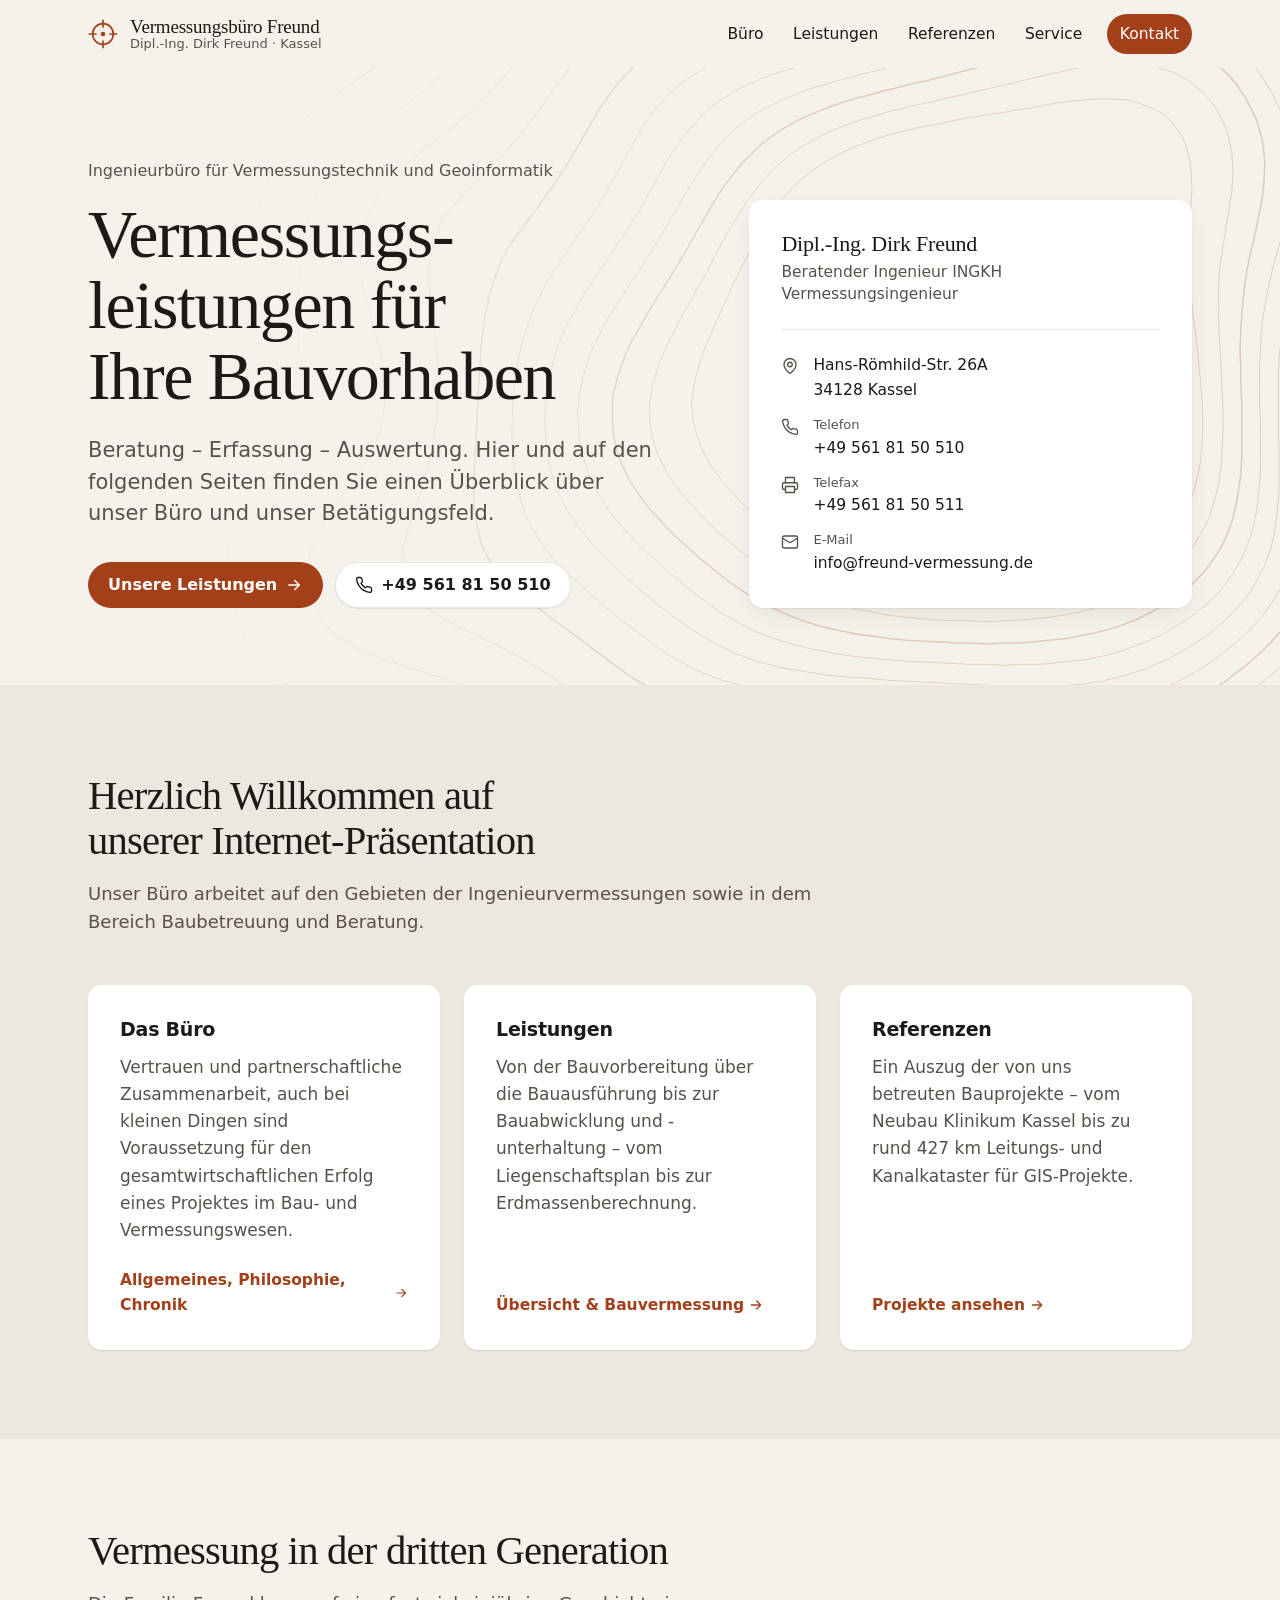
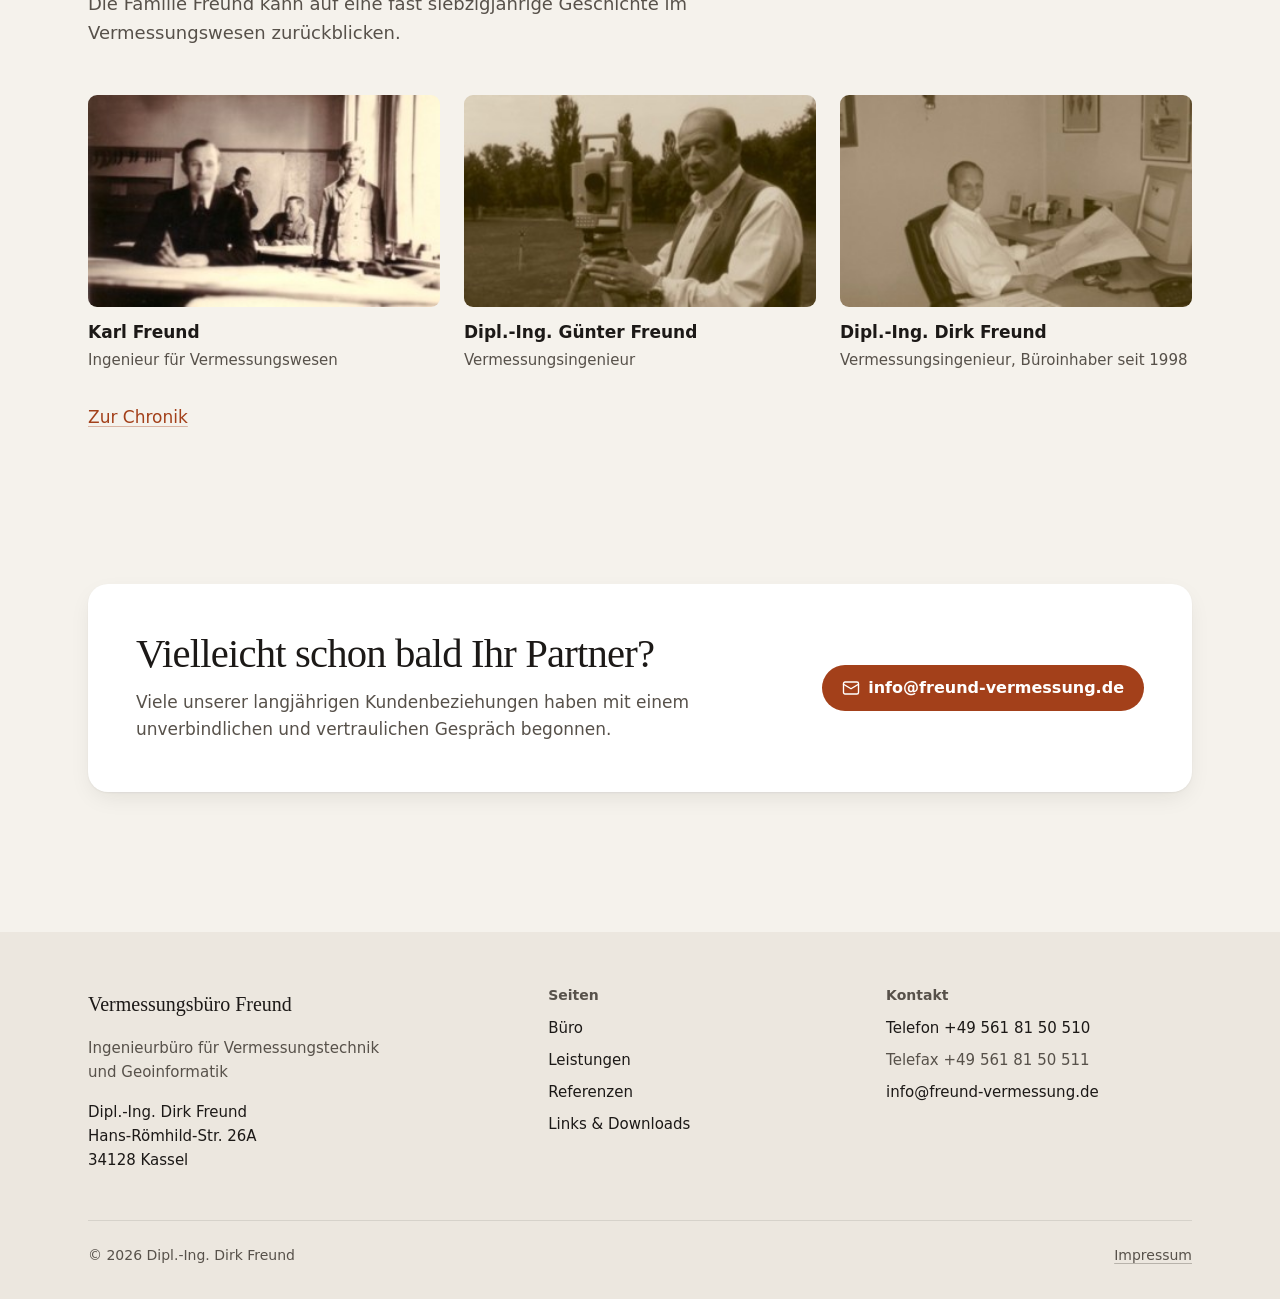
==== commit c290b240: "Responsive Korrekturen: Wortmarke, Sprungnavigation, Downloads, Abstände Co-Authored-By: Claude Opus" ====
--- a/index.html
+++ b/index.html
@@ -68,7 +68,7 @@
       <a class="card link-card" href="leistungen.html">
         <h3>Leistungen</h3>
         <p>Von der Bauvorbereitung über die Bauausführung bis zur Bauabwicklung und -unterhaltung – vom Liegenschaftsplan bis zur Erdmassenberechnung.</p>
-        <span class="more">Leistungsübersicht, Bauvermessung <svg viewBox="0 0 24 24" fill="none" stroke="currentColor" stroke-width="2" stroke-linecap="round" stroke-linejoin="round" aria-hidden="true"><path d="M5 12h14M13 6l6 6-6 6"/></svg></span>
+        <span class="more">Übersicht &amp; Bauvermessung <svg viewBox="0 0 24 24" fill="none" stroke="currentColor" stroke-width="2" stroke-linecap="round" stroke-linejoin="round" aria-hidden="true"><path d="M5 12h14M13 6l6 6-6 6"/></svg></span>
       </a>
       <a class="card link-card" href="referenzen.html">
         <h3>Referenzen</h3>
--- a/assets/css/style.css
+++ b/assets/css/style.css
@@ -905,3 +905,31 @@
 @media (min-width: 42.0625rem) and (max-width: 64rem) {
   .creed li:last-child { grid-column: span 2; }
 }
+
+/* Seiten mit Sprungnavigation: Anker unter Kopf + Leiste */
+html:has(.subnav) { scroll-padding-top: 8.5rem; }
+
+.generations p + p { margin-top: 0.125rem; }
+
+.downloads { max-width: 52rem; }
+.download .meta { margin-top: var(--s-3); }
+
+/* Schmale Bildschirme: Wortmarke einzeilig halten */
+.brand-name, .brand-sub { white-space: nowrap; }
+@media (max-width: 30rem) {
+  .brand { gap: var(--s-2); }
+  .brand-mark { width: 26px; height: 26px; }
+  .brand-name { font-size: 1.0625rem; }
+  .brand-sub { font-size: 0.75rem; }
+  .menu-toggle { padding: 0.5rem 0.75rem; }
+}
+
+@media (max-width: 42rem) {
+  .card, .contact-card, .feature-body { padding: var(--s-5); }
+  .timeline-item { padding: var(--s-4); }
+}
+
+/* Drei Teaser auf Tablet-Breite: dritte Karte über beide Spalten statt Waise */
+@media (min-width: 42.0625rem) and (max-width: 64rem) {
+  .grid-3 > :nth-child(3):last-child { grid-column: 1 / -1; }
+}
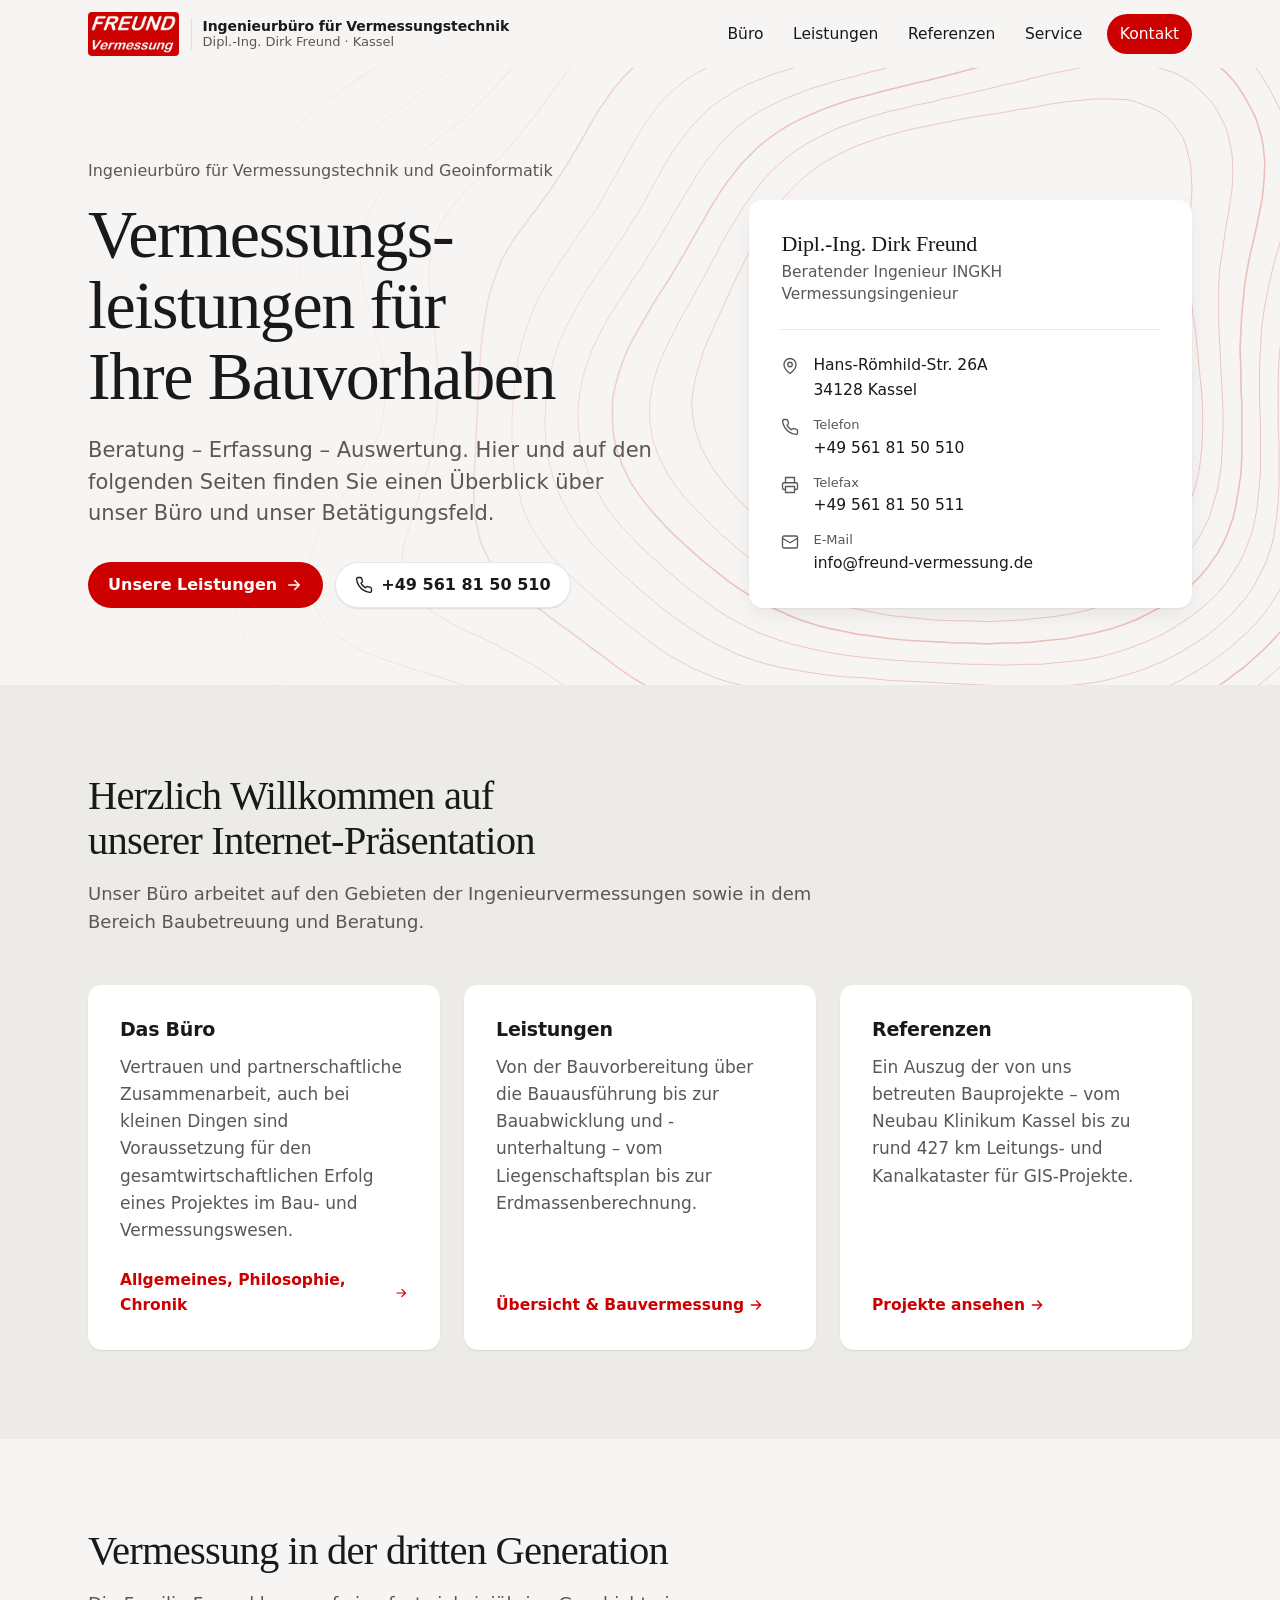
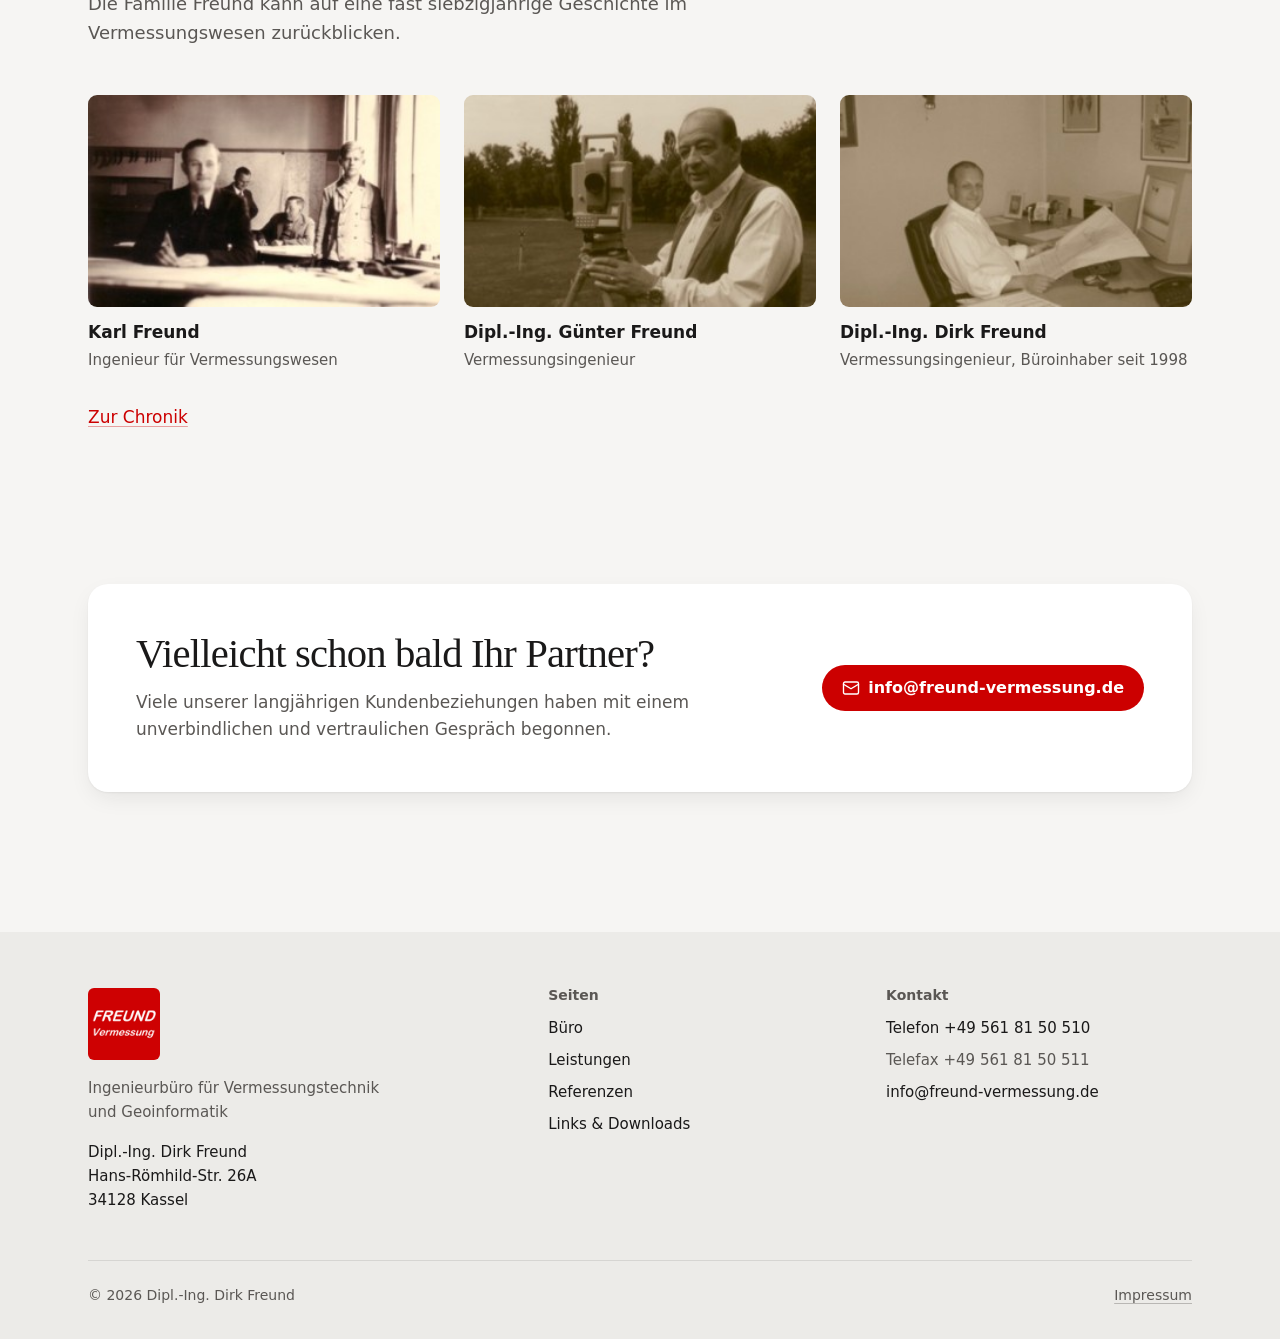
==== commit f71426b9: "Logo und Logo-Rot (#cc0000) als Grundfarbe übernehmen Kopf, Fuß, Kontakt und Favicon nutzen das Logo" ====
--- a/index.html
+++ b/index.html
@@ -5,9 +5,11 @@
 <meta name="viewport" content="width=device-width, initial-scale=1">
 <title>Vermessungsbüro Freund – Kassel</title>
 <meta name="description" content="Ingenieurbüro für Vermessungstechnik und Geoinformatik in Kassel – Dipl.-Ing. Dirk Freund. Beratung, Erfassung und Auswertung: Vermessungsleistungen für Ihre Bauvorhaben.">
+<meta name="robots" content="noindex">
 <meta name="theme-color" content="#f5f2ec" media="(prefers-color-scheme: light)">
 <meta name="theme-color" content="#151311" media="(prefers-color-scheme: dark)">
 <link rel="icon" href="assets/img/favicon.svg" type="image/svg+xml">
+<link rel="apple-touch-icon" href="assets/img/apple-touch-icon.png">
 <link rel="stylesheet" href="assets/css/style.css">
 <script src="assets/js/main.js" defer></script>
 </head>
@@ -16,8 +18,8 @@
 <header class="site-header">
   <div class="container header-inner">
     <a class="brand" href="index.html" aria-current="page" aria-label="Vermessungsbüro Freund – Startseite">
-      <svg class="brand-mark" viewBox="0 0 32 32" fill="none" stroke="currentColor" stroke-width="1.8" aria-hidden="true"><circle cx="16" cy="16" r="11"/><path d="M16 1.5v7M16 23.5v7M1.5 16h7M23.5 16h7" stroke-linecap="round"/><circle cx="16" cy="16" r="2.4" fill="currentColor" stroke="none"/></svg>
-      <span><span class="brand-name">Vermessungsbüro Freund</span><span class="brand-sub">Dipl.-Ing. Dirk Freund · Kassel</span></span>
+      <img class="brand-logo" src="assets/img/logo-freund-vermessung.png" alt="Freund Vermessung" width="91" height="44">
+      <span class="brand-text"><span class="brand-name">Ingenieurbüro für Vermessungstechnik</span><span class="brand-sub">Dipl.-Ing. Dirk Freund · Kassel</span></span>
     </a>
     <button class="menu-toggle" type="button" aria-expanded="false" aria-controls="site-nav"><svg class="icon-open" viewBox="0 0 24 24" fill="none" stroke="currentColor" stroke-width="2" stroke-linecap="round" aria-hidden="true"><path d="M4 8h16M4 16h16"/></svg><svg class="icon-close" viewBox="0 0 24 24" fill="none" stroke="currentColor" stroke-width="2" stroke-linecap="round" aria-hidden="true"><path d="M6 6l12 12M18 6 6 18"/></svg><span class="label">Menü</span></button>
     <nav class="site-nav" id="site-nav" aria-label="Hauptnavigation">
@@ -110,7 +112,7 @@
   <div class="container">
     <div class="footer-grid">
       <div>
-        <p class="footer-brand">Vermessungsbüro Freund</p>
+        <img class="footer-logo" src="assets/img/logo-freund-vermessung-quadrat.png" alt="Freund Vermessung" width="72" height="72" loading="lazy" decoding="async">
         <p class="muted">Ingenieurbüro für Vermessungstechnik und Geoinformatik</p>
         <address style="margin-top:var(--s-4)">Dipl.-Ing. Dirk Freund<br>Hans-Römhild-Str. 26A<br>34128 Kassel</address>
       </div>
--- a/assets/css/style.css
+++ b/assets/css/style.css
@@ -6,21 +6,24 @@
 :root {
   color-scheme: light dark;
 
-  /* Farben – Kontraste geprüft (Text ≥ 4,5:1) */
-  --bg: #f5f2ec;
+  /* Farben – Grundfarbe ist das Rot aus dem Logo (#cc0000). Kontraste geprüft (Text ≥ 4,5:1) */
+  --bg: #f6f5f3;
   --surface: #ffffff;
-  --surface-2: #ece7df;
-  --text: #1c1917;
-  --muted: #57514a;
-  --line: rgb(28 25 23 / 0.1);
-  --accent: #a3401a;          /* 6,35:1 auf Weiß, 5,69:1 auf --bg */
-  --accent-hover: #85330f;
-  --on-accent: #ffffff;
-  --accent-soft: rgb(163 64 26 / 0.09);
-  --contour: #a3401a;
-  --shadow-sm: 0 1px 2px rgb(28 25 23 / 0.06), 0 1px 1px rgb(28 25 23 / 0.04);
-  --shadow-md: 0 1px 2px rgb(28 25 23 / 0.05), 0 8px 24px -6px rgb(28 25 23 / 0.1);
-  --header-bg: rgb(245 242 236 / 0.74);
+  --surface-2: #ecebe8;
+  --text: #1a1919;
+  --muted: #5a5754;
+  --line: rgb(26 25 25 / 0.1);
+  --brand: #cc0000;           /* Logo-Rot */
+  --accent: #cc0000;          /* Text/Links: 5,89:1 auf Weiß, 5,4:1 auf --bg */
+  --accent-hover: #a30000;
+  --accent-soft: rgb(204 0 0 / 0.07);
+  --fill: #cc0000;            /* Flächen (Knöpfe) mit weißer Schrift: 5,89:1 */
+  --fill-hover: #a30000;
+  --on-fill: #ffffff;
+  --contour: #cc0000;
+  --shadow-sm: 0 1px 2px rgb(26 25 25 / 0.06), 0 1px 1px rgb(26 25 25 / 0.04);
+  --shadow-md: 0 1px 2px rgb(26 25 25 / 0.05), 0 8px 24px -6px rgb(26 25 25 / 0.1);
+  --header-bg: rgb(246 245 243 / 0.76);
 
   /* Schrift */
   --font-sans: system-ui, -apple-system, "Segoe UI", Roboto, "Helvetica Neue", Arial, sans-serif;
@@ -42,20 +45,22 @@
 
 @media (prefers-color-scheme: dark) {
   :root {
-    --bg: #151311;
-    --surface: #1f1c19;
-    --surface-2: #2a2622;
-    --text: #f1ece4;
-    --muted: #b3aba0;
-    --line: rgb(241 236 228 / 0.1);
-    --accent: #f08a5d;
-    --accent-hover: #f5a37e;
-    --on-accent: #1a1310;
-    --accent-soft: rgb(240 138 93 / 0.12);
-    --contour: #f08a5d;
+    --bg: #141313;
+    --surface: #1e1d1c;
+    --surface-2: #292827;
+    --text: #f2f1ef;
+    --muted: #b5b2ae;
+    --line: rgb(242 241 239 / 0.1);
+    --accent: #ff7a6e;        /* aufgehelltes Logo-Rot für Text auf Dunkel: ≥ 5,8:1 */
+    --accent-hover: #ff9b92;
+    --accent-soft: rgb(255 122 110 / 0.12);
+    --fill: #cc0000;          /* Knöpfe bleiben im Logo-Rot */
+    --fill-hover: #e01414;
+    --on-fill: #ffffff;
+    --contour: #ff7a6e;
     --shadow-sm: 0 1px 2px rgb(0 0 0 / 0.4);
     --shadow-md: 0 1px 2px rgb(0 0 0 / 0.35), 0 10px 28px -8px rgb(0 0 0 / 0.55);
-    --header-bg: rgb(21 19 17 / 0.72);
+    --header-bg: rgb(20 19 19 / 0.74);
   }
 }
 
@@ -134,8 +139,8 @@
   z-index: 100;
   padding: var(--s-2) var(--s-4);
   border-radius: var(--radius-sm);
-  background: var(--accent);
-  color: var(--on-accent);
+  background: var(--fill);
+  color: var(--on-fill);
   font-weight: 600;
   text-decoration: none;
 }
@@ -192,8 +197,9 @@
   line-height: 1.15;
 }
 .brand:hover { color: var(--text); }
-.brand-mark { width: 30px; height: 30px; flex: none; color: var(--accent); }
-.brand-name { display: block; font-family: var(--font-serif); font-size: 1.1875rem; letter-spacing: -0.01em; }
+.brand-logo { display: block; width: auto; height: 44px; border-radius: 4px; flex: none; }
+.brand-text { display: block; padding-left: var(--s-3); box-shadow: inset 1px 0 0 var(--line); }
+.brand-name { display: block; font-size: 0.875rem; font-weight: 600; letter-spacing: -0.005em; }
 .brand-sub { display: block; font-size: 0.8125rem; color: var(--muted); }
 
 .nav-list {
@@ -220,11 +226,11 @@
 
 .nav-list .nav-cta a {
   margin-left: var(--s-2);
-  background: var(--accent);
-  color: var(--on-accent);
-}
-.nav-list .nav-cta a:hover { background: var(--accent-hover); color: var(--on-accent); }
-.nav-list .nav-cta a[aria-current="page"] { background: var(--accent-hover); color: var(--on-accent); }
+  background: var(--fill);
+  color: var(--on-fill);
+}
+.nav-list .nav-cta a:hover { background: var(--fill-hover); color: var(--on-fill); }
+.nav-list .nav-cta a[aria-current="page"] { background: var(--fill-hover); color: var(--on-fill); }
 
 .menu-toggle {
   display: none;
@@ -306,8 +312,8 @@
 .btn:active { transform: scale(0.97); }
 .btn svg { width: 18px; height: 18px; flex: none; }
 
-.btn-primary { background: var(--accent); color: var(--on-accent); }
-.btn-primary:hover { background: var(--accent-hover); color: var(--on-accent); }
+.btn-primary { background: var(--fill); color: var(--on-fill); }
+.btn-primary:hover { background: var(--fill-hover); color: var(--on-fill); }
 
 .btn-secondary { background: var(--surface); color: var(--text); box-shadow: var(--shadow-sm), inset 0 0 0 1px var(--line); }
 .btn-secondary:hover { color: var(--accent); }
@@ -739,7 +745,7 @@
 
 .length-cell { display: flex; align-items: center; justify-content: flex-end; gap: var(--s-3); }
 .length-bar { width: 7rem; height: 6px; border-radius: 3px; background: var(--surface-2); overflow: hidden; }
-.length-bar span { display: block; height: 100%; border-radius: 3px; background: var(--accent); }
+.length-bar span { display: block; height: 100%; border-radius: 3px; background: var(--fill); }
 @media (max-width: 36rem) { .length-bar { display: none; } }
 
 /* Referenzliste auf schmalen Bildschirmen als Liste */
@@ -821,7 +827,7 @@
 .quote cite { font-style: normal; font-weight: 600; color: var(--text); }
 
 .signature { display: flex; align-items: center; gap: var(--s-4); margin-top: var(--s-6); }
-.signature img { width: 64px; height: auto; border-radius: 6px; background: #fff; padding: 4px; box-shadow: var(--shadow-sm); }
+.signature img { width: 64px; height: 64px; border-radius: 6px; }
 .signature .name { font-weight: 600; }
 .signature .role { color: var(--muted); font-size: 0.9375rem; }
 
@@ -858,7 +864,7 @@
 .footer-grid a { color: var(--text); text-decoration: none; }
 .footer-grid a:hover { color: var(--accent); }
 .footer-grid address { font-style: normal; line-height: 1.6; }
-.footer-brand { font-family: var(--font-serif); font-size: 1.25rem; margin-bottom: var(--s-2); }
+.footer-logo { width: 72px; height: 72px; border-radius: 6px; margin-bottom: var(--s-4); }
 .footer-bottom {
   display: flex;
   flex-wrap: wrap;
@@ -914,13 +920,10 @@
 .downloads { max-width: 52rem; }
 .download .meta { margin-top: var(--s-3); }
 
-/* Schmale Bildschirme: Wortmarke einzeilig halten */
+/* Schmale Bildschirme: nur das Logo zeigen */
 .brand-name, .brand-sub { white-space: nowrap; }
-@media (max-width: 30rem) {
-  .brand { gap: var(--s-2); }
-  .brand-mark { width: 26px; height: 26px; }
-  .brand-name { font-size: 1.0625rem; }
-  .brand-sub { font-size: 0.75rem; }
+@media (max-width: 36rem) {
+  .brand-text { display: none; }
   .menu-toggle { padding: 0.5rem 0.75rem; }
 }
 
@@ -933,3 +936,4 @@
 @media (min-width: 42.0625rem) and (max-width: 64rem) {
   .grid-3 > :nth-child(3):last-child { grid-column: 1 / -1; }
 }
+.signature p + p { margin-top: 0.125rem; }
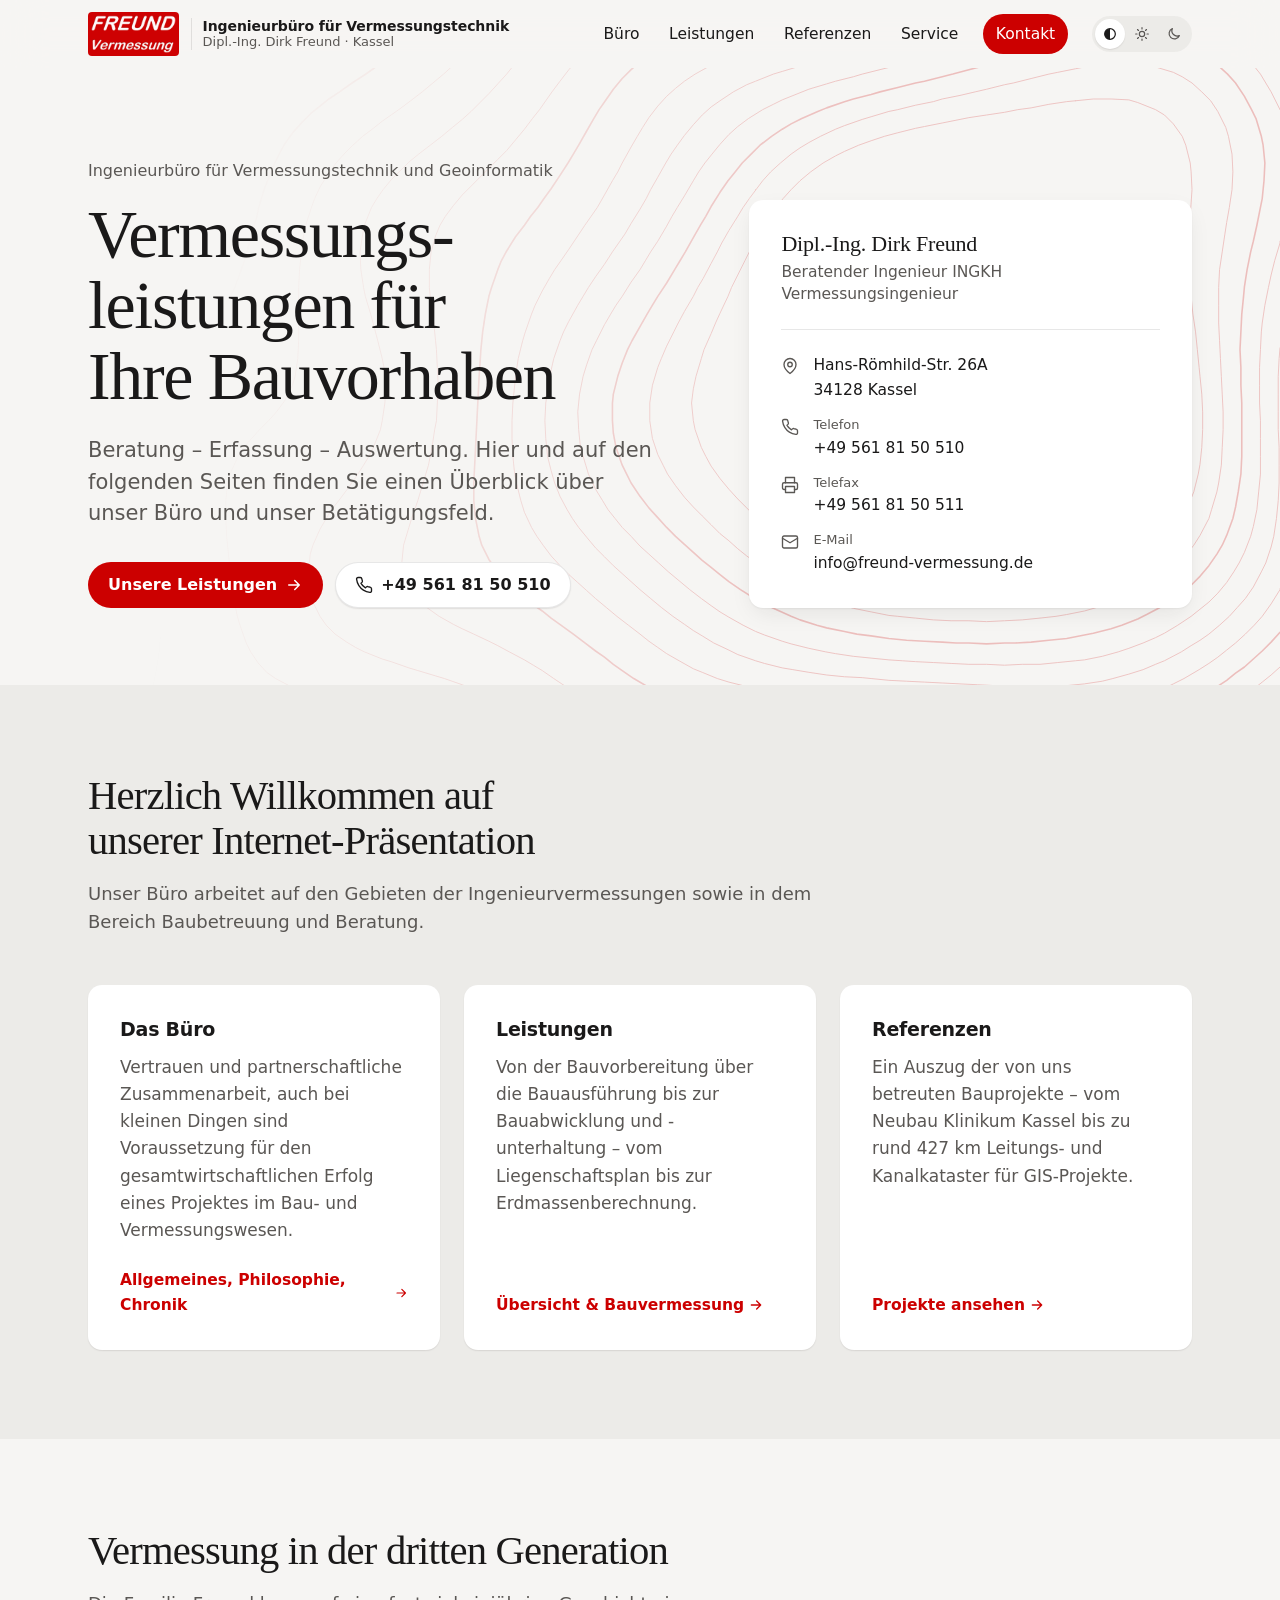
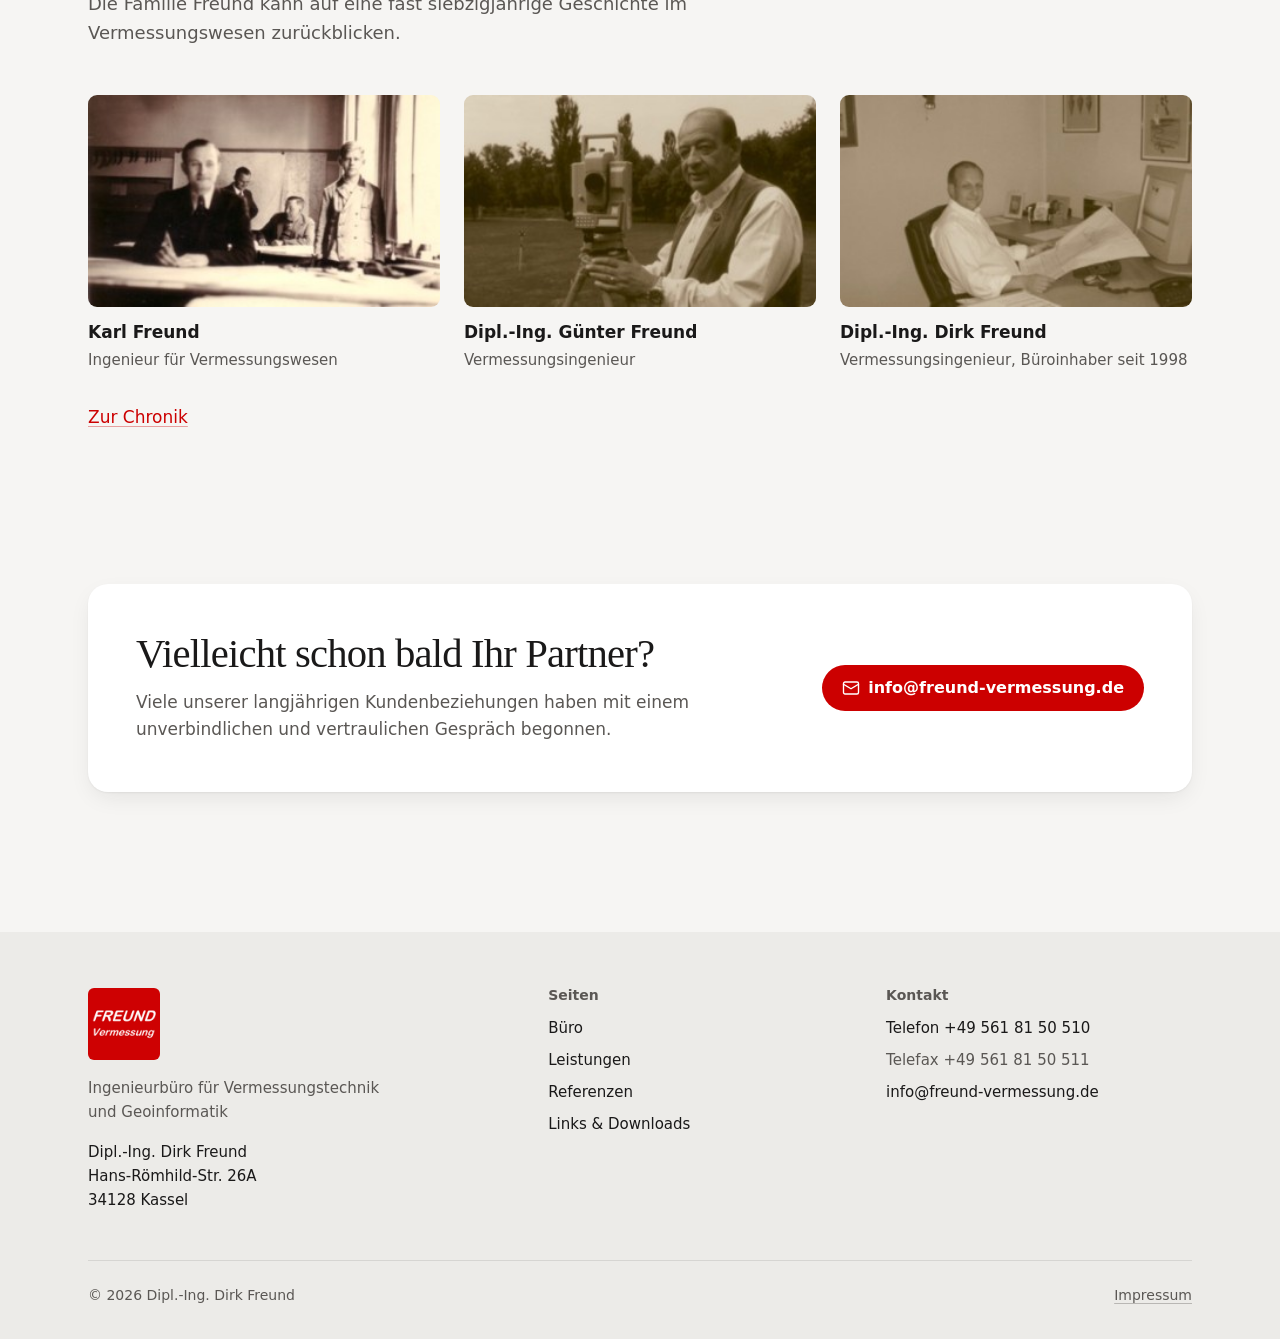
==== commit afdfc72e: "Schalter für Darstellung: Automatisch, Hell, Dunkel Wahl wird im Browser gespeichert und vor dem ers" ====
--- a/index.html
+++ b/index.html
@@ -6,12 +6,13 @@
 <title>Vermessungsbüro Freund – Kassel</title>
 <meta name="description" content="Ingenieurbüro für Vermessungstechnik und Geoinformatik in Kassel – Dipl.-Ing. Dirk Freund. Beratung, Erfassung und Auswertung: Vermessungsleistungen für Ihre Bauvorhaben.">
 <meta name="robots" content="noindex">
-<meta name="theme-color" content="#f5f2ec" media="(prefers-color-scheme: light)">
-<meta name="theme-color" content="#151311" media="(prefers-color-scheme: dark)">
+<script>try{var t=localStorage.getItem('theme');if(t==='light'||t==='dark')document.documentElement.dataset.theme=t}catch(e){}</script>
+<meta name="theme-color" content="#f6f5f3" media="(prefers-color-scheme: light)">
+<meta name="theme-color" content="#141313" media="(prefers-color-scheme: dark)">
 <link rel="icon" href="assets/img/favicon.svg" type="image/svg+xml">
 <link rel="apple-touch-icon" href="assets/img/apple-touch-icon.png">
-<link rel="stylesheet" href="assets/css/style.css">
-<script src="assets/js/main.js" defer></script>
+<link rel="stylesheet" href="assets/css/style.css?v=f046ccb3">
+<script src="assets/js/main.js?v=c141761e" defer></script>
 </head>
 <body>
 <a class="skip-link" href="#inhalt">Zum Inhalt springen</a>
@@ -21,12 +22,17 @@
       <img class="brand-logo" src="assets/img/logo-freund-vermessung.png" alt="Freund Vermessung" width="91" height="44">
       <span class="brand-text"><span class="brand-name">Ingenieurbüro für Vermessungstechnik</span><span class="brand-sub">Dipl.-Ing. Dirk Freund · Kassel</span></span>
     </a>
-    <button class="menu-toggle" type="button" aria-expanded="false" aria-controls="site-nav"><svg class="icon-open" viewBox="0 0 24 24" fill="none" stroke="currentColor" stroke-width="2" stroke-linecap="round" aria-hidden="true"><path d="M4 8h16M4 16h16"/></svg><svg class="icon-close" viewBox="0 0 24 24" fill="none" stroke="currentColor" stroke-width="2" stroke-linecap="round" aria-hidden="true"><path d="M6 6l12 12M18 6 6 18"/></svg><span class="label">Menü</span></button>
     <nav class="site-nav" id="site-nav" aria-label="Hauptnavigation">
       <ul class="nav-list">
         <li><a href="buero.html">Büro</a></li><li><a href="leistungen.html">Leistungen</a></li><li><a href="referenzen.html">Referenzen</a></li><li><a href="service.html">Service</a></li><li class="nav-cta"><a href="kontakt.html">Kontakt</a></li>
       </ul>
     </nav>
+    <div class="theme-switch" role="group" aria-label="Darstellung">
+      <button type="button" data-theme-set="auto" aria-pressed="true" aria-label="Darstellung automatisch wie im System" title="Automatisch"><svg viewBox="0 0 24 24" fill="none" stroke="currentColor" stroke-width="1.8" aria-hidden="true"><circle cx="12" cy="12" r="8"/><path d="M12 4a8 8 0 0 0 0 16z" fill="currentColor" stroke="none"/></svg></button>
+      <button type="button" data-theme-set="light" aria-pressed="false" aria-label="Helle Darstellung" title="Hell"><svg viewBox="0 0 24 24" fill="none" stroke="currentColor" stroke-width="1.8" stroke-linecap="round" aria-hidden="true"><circle cx="12" cy="12" r="4"/><path d="M12 2.5v2M12 19.5v2M2.5 12h2M19.5 12h2M5.3 5.3l1.4 1.4M17.3 17.3l1.4 1.4M5.3 18.7l1.4-1.4M17.3 6.7l1.4-1.4"/></svg></button>
+      <button type="button" data-theme-set="dark" aria-pressed="false" aria-label="Dunkle Darstellung" title="Dunkel"><svg viewBox="0 0 24 24" fill="none" stroke="currentColor" stroke-width="1.8" stroke-linejoin="round" aria-hidden="true"><path d="M20 14.5A8 8 0 0 1 9.5 4a8 8 0 1 0 10.5 10.5z"/></svg></button>
+    </div>
+    <button class="menu-toggle" type="button" aria-expanded="false" aria-controls="site-nav"><svg class="icon-open" viewBox="0 0 24 24" fill="none" stroke="currentColor" stroke-width="2" stroke-linecap="round" aria-hidden="true"><path d="M4 8h16M4 16h16"/></svg><svg class="icon-close" viewBox="0 0 24 24" fill="none" stroke="currentColor" stroke-width="2" stroke-linecap="round" aria-hidden="true"><path d="M6 6l12 12M18 6 6 18"/></svg><span class="label">Menü</span></button>
   </div>
 </header>
 <main id="inhalt">
--- a/assets/css/style.css
+++ b/assets/css/style.css
@@ -43,26 +43,50 @@
   --ease-drawer: cubic-bezier(0.32, 0.72, 0, 1);
 }
 
+/* Dunkel: folgt dem System, außer der Schalter erzwingt Hell (data-theme="light") */
 @media (prefers-color-scheme: dark) {
-  :root {
+  :root:not([data-theme="light"]) {
     --bg: #141313;
     --surface: #1e1d1c;
     --surface-2: #292827;
     --text: #f2f1ef;
     --muted: #b5b2ae;
     --line: rgb(242 241 239 / 0.1);
-    --accent: #ff7a6e;        /* aufgehelltes Logo-Rot für Text auf Dunkel: ≥ 5,8:1 */
-    --accent-hover: #ff9b92;
-    --accent-soft: rgb(255 122 110 / 0.12);
+    --accent: #ff6161;        /* aufgehelltes Logo-Rot (gleicher Farbton) für Text auf Dunkel: ≥ 5:1 */
+    --accent-hover: #ff8a8a;
+    --accent-soft: rgb(255 97 97 / 0.12);
     --fill: #cc0000;          /* Knöpfe bleiben im Logo-Rot */
     --fill-hover: #e01414;
     --on-fill: #ffffff;
-    --contour: #ff7a6e;
+    --contour: #ff6161;
     --shadow-sm: 0 1px 2px rgb(0 0 0 / 0.4);
     --shadow-md: 0 1px 2px rgb(0 0 0 / 0.35), 0 10px 28px -8px rgb(0 0 0 / 0.55);
     --header-bg: rgb(20 19 19 / 0.74);
   }
 }
+
+/* Dunkel per Schalter erzwungen */
+:root[data-theme="dark"] {
+  --bg: #141313;
+  --surface: #1e1d1c;
+  --surface-2: #292827;
+  --text: #f2f1ef;
+  --muted: #b5b2ae;
+  --line: rgb(242 241 239 / 0.1);
+  --accent: #ff6161;        /* aufgehelltes Logo-Rot (gleicher Farbton) für Text auf Dunkel: ≥ 5:1 */
+  --accent-hover: #ff8a8a;
+  --accent-soft: rgb(255 97 97 / 0.12);
+  --fill: #cc0000;          /* Knöpfe bleiben im Logo-Rot */
+  --fill-hover: #e01414;
+  --on-fill: #ffffff;
+  --contour: #ff6161;
+  --shadow-sm: 0 1px 2px rgb(0 0 0 / 0.4);
+  --shadow-md: 0 1px 2px rgb(0 0 0 / 0.35), 0 10px 28px -8px rgb(0 0 0 / 0.55);
+  --header-bg: rgb(20 19 19 / 0.74);
+}
+
+:root[data-theme="light"] { color-scheme: light; }
+:root[data-theme="dark"] { color-scheme: dark; }
 
 /* --------------------------------------------------------------------------
    Grundlagen
@@ -183,7 +207,7 @@
 .header-inner {
   display: flex;
   align-items: center;
-  justify-content: space-between;
+  justify-content: flex-start;
   gap: var(--s-5);
   height: 4.25rem;
 }
@@ -937,3 +961,52 @@
   .grid-3 > :nth-child(3):last-child { grid-column: 1 / -1; }
 }
 .signature p + p { margin-top: 0.125rem; }
+
+/* --------------------------------------------------------------------------
+   Darstellungs-Schalter (Automatisch / Hell / Dunkel)
+   -------------------------------------------------------------------------- */
+
+.site-nav { margin-left: auto; }
+
+.theme-switch {
+  display: inline-flex;
+  flex: none;
+  gap: 2px;
+  padding: 3px;
+  border-radius: 999px;
+  background: var(--surface-2);
+}
+.theme-switch button {
+  display: grid;
+  place-items: center;
+  width: 30px;
+  height: 30px;
+  padding: 0;
+  border: 0;
+  border-radius: 999px;
+  background: transparent;
+  color: var(--muted);
+  cursor: pointer;
+  transition: background-color 150ms ease, color 150ms ease, box-shadow 150ms ease, transform 160ms var(--ease-out);
+}
+.theme-switch button:hover { color: var(--text); }
+.theme-switch button:active { transform: scale(0.94); }
+.theme-switch button[aria-pressed="true"] { background: var(--surface); color: var(--text); box-shadow: var(--shadow-sm); }
+.theme-switch svg { width: 16px; height: 16px; }
+@media (pointer: coarse) { .theme-switch button { width: 36px; height: 36px; } }
+
+@media (max-width: 54rem) {
+  .theme-switch { margin-left: auto; }
+}
+/* Platz für Navigation + Schalter: Zusatzzeile neben dem Logo erst ab breiten Bildschirmen */
+@media (min-width: 54.0625rem) and (max-width: 72rem) {
+  .brand-text { display: none; }
+}
+
+/* Weicher Wechsel zwischen Hell und Dunkel – nur im Moment des Umschaltens */
+html.theme-switching *, html.theme-switching *::before, html.theme-switching *::after {
+  transition: background-color 220ms ease, color 220ms ease, box-shadow 220ms ease, fill 220ms ease, stroke 220ms ease !important;
+}
+@media (max-width: 54rem) {
+  .header-inner { gap: var(--s-2); }
+}
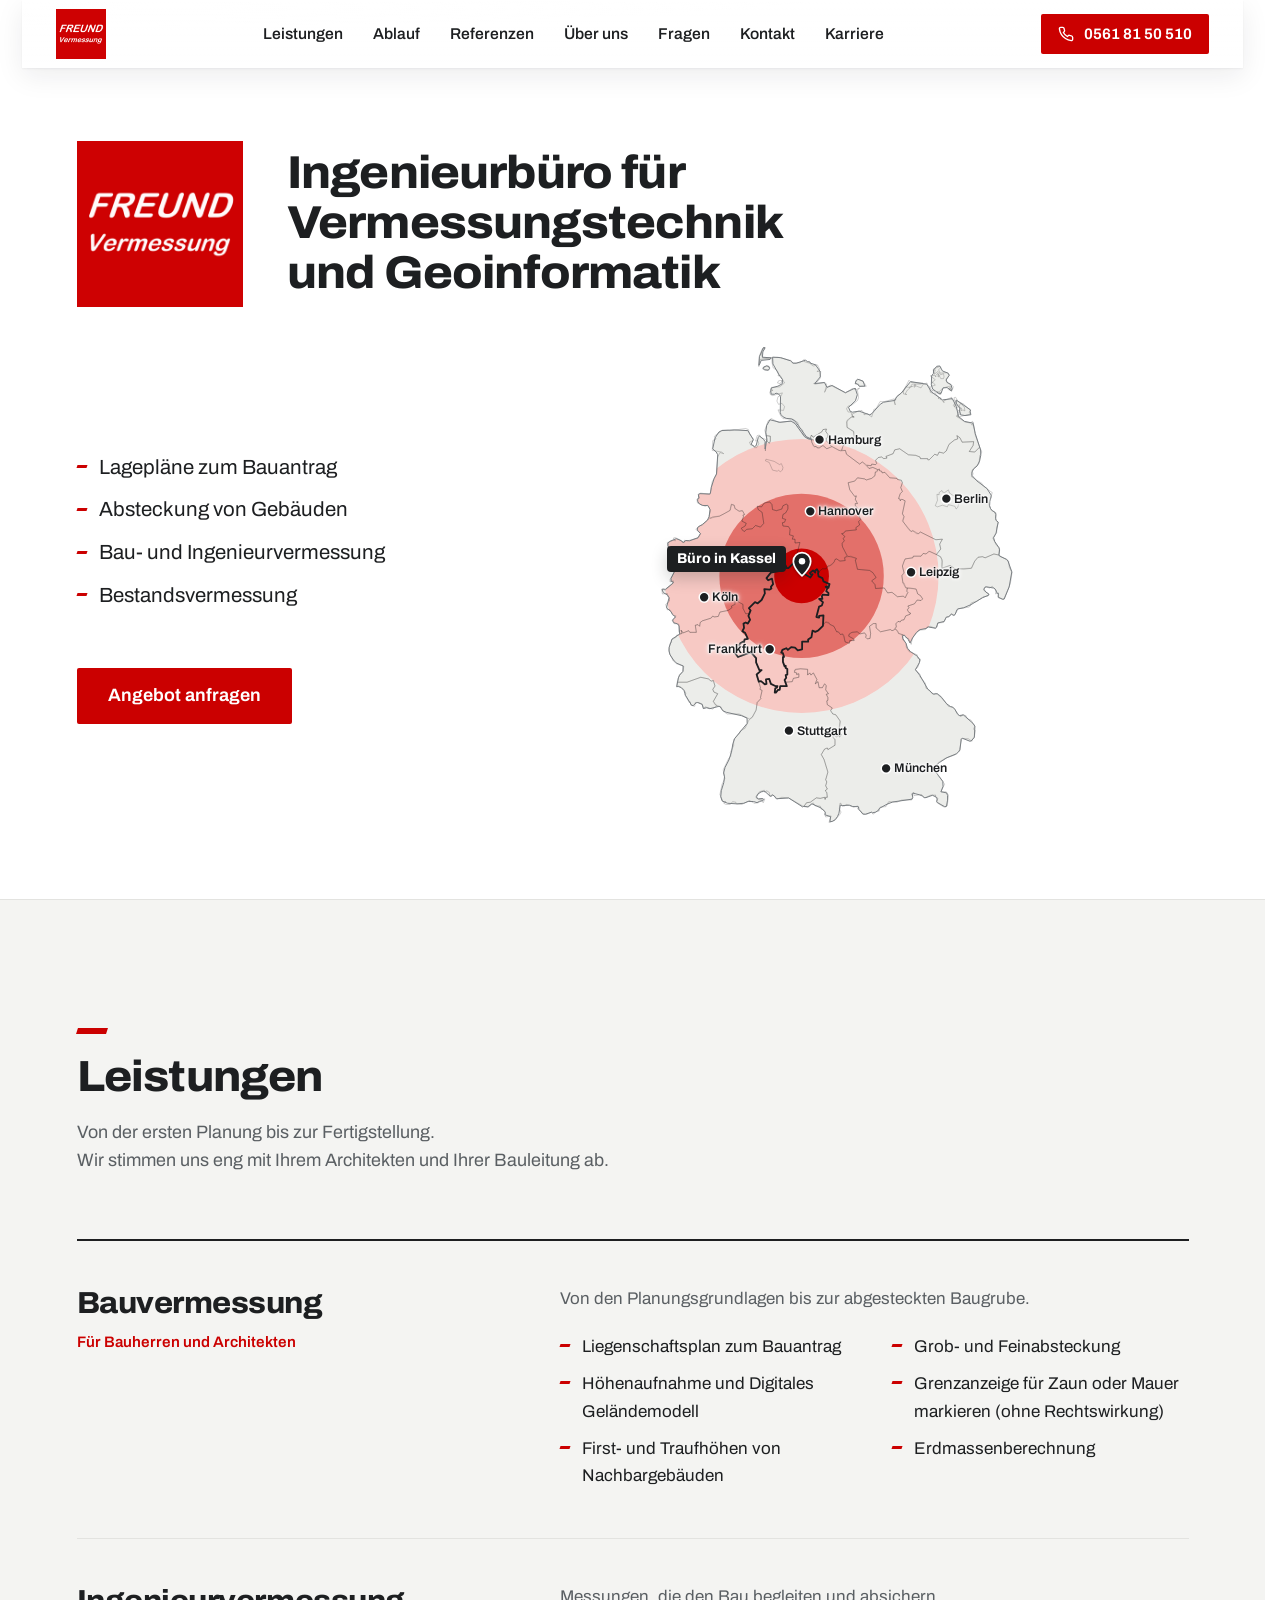
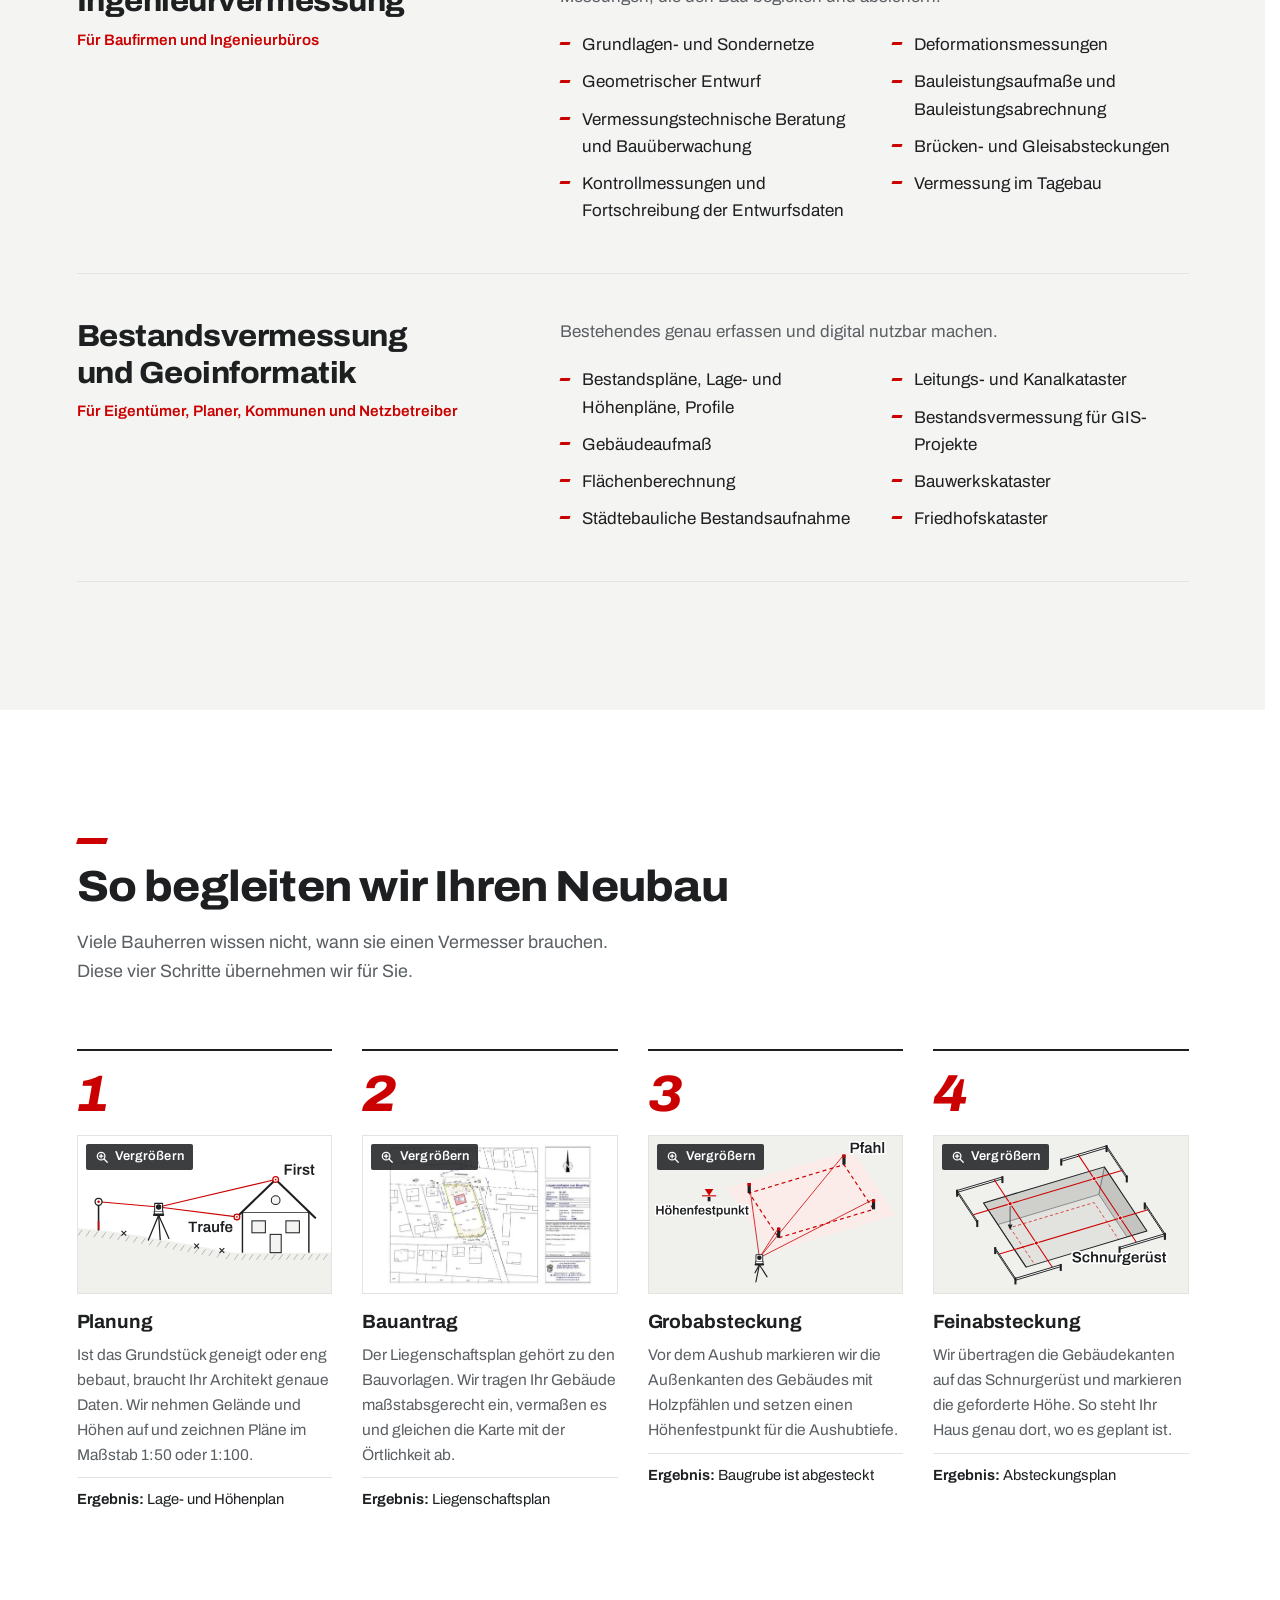
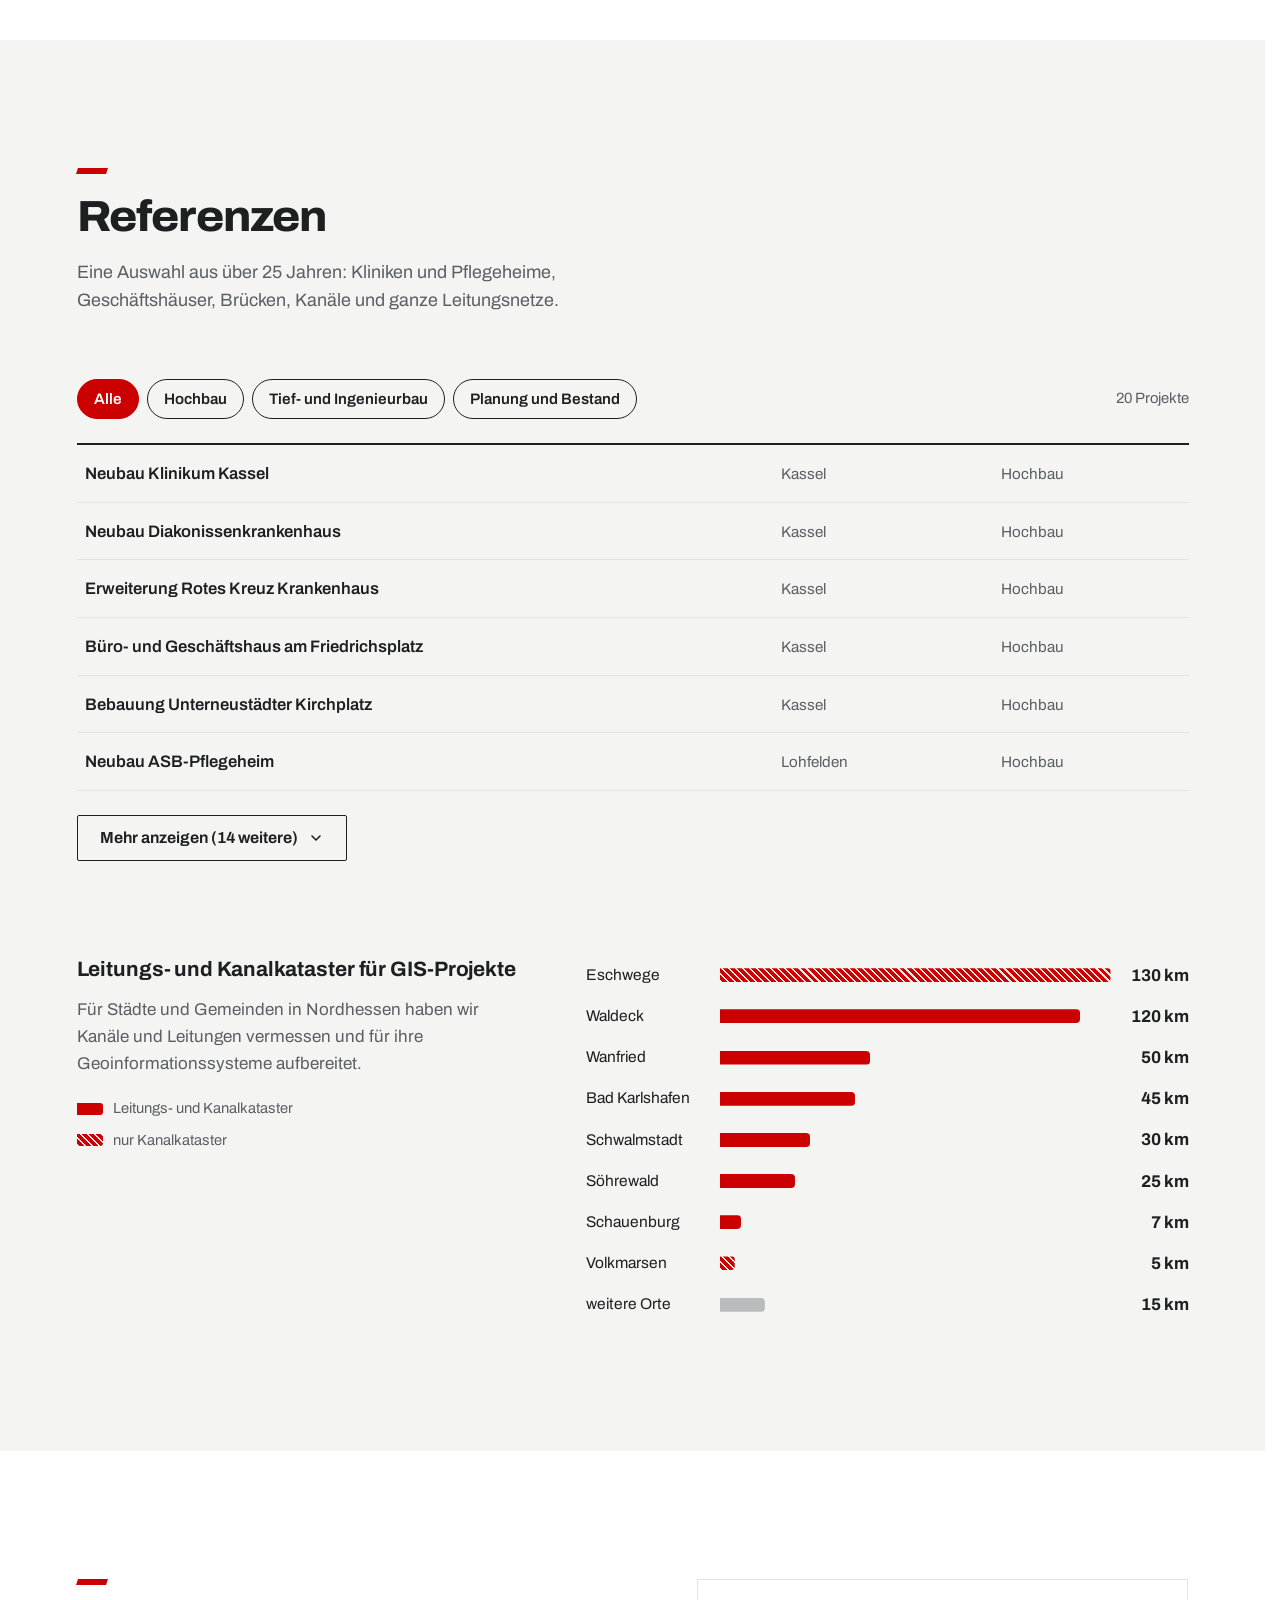
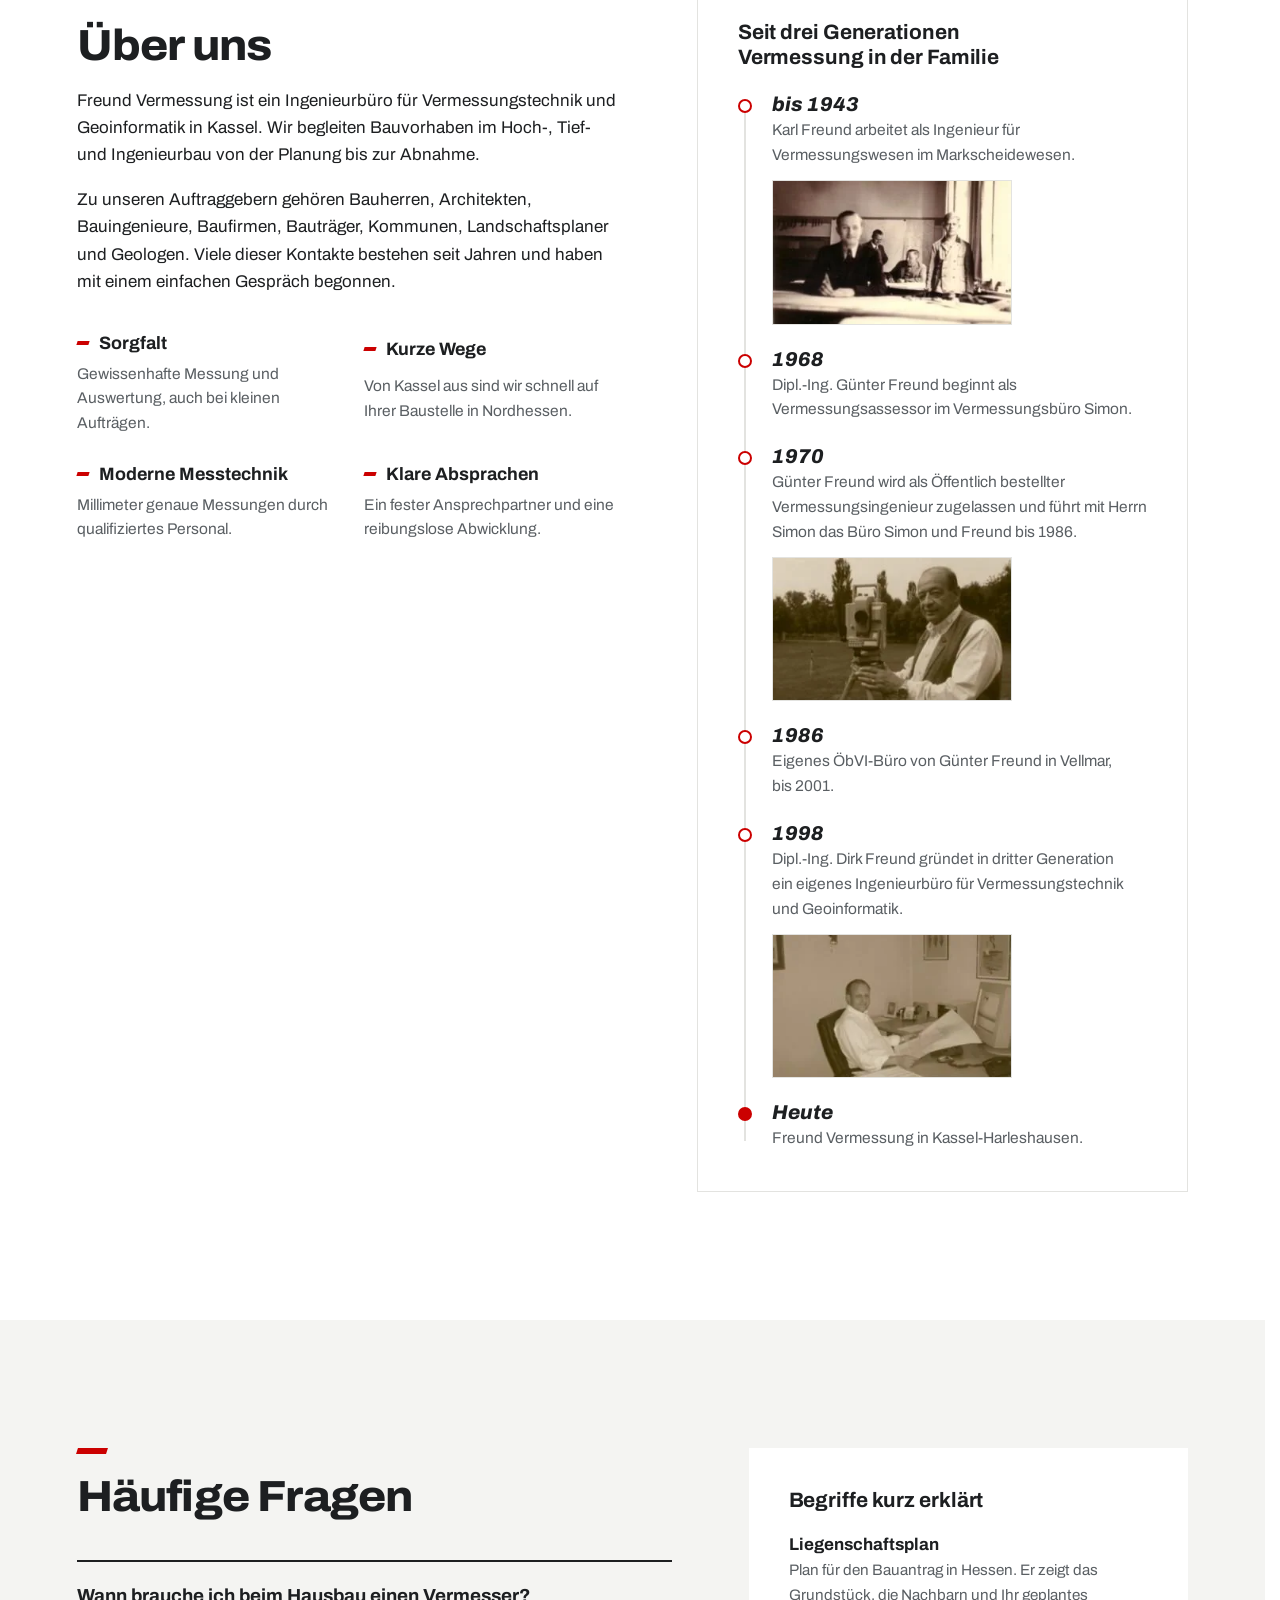
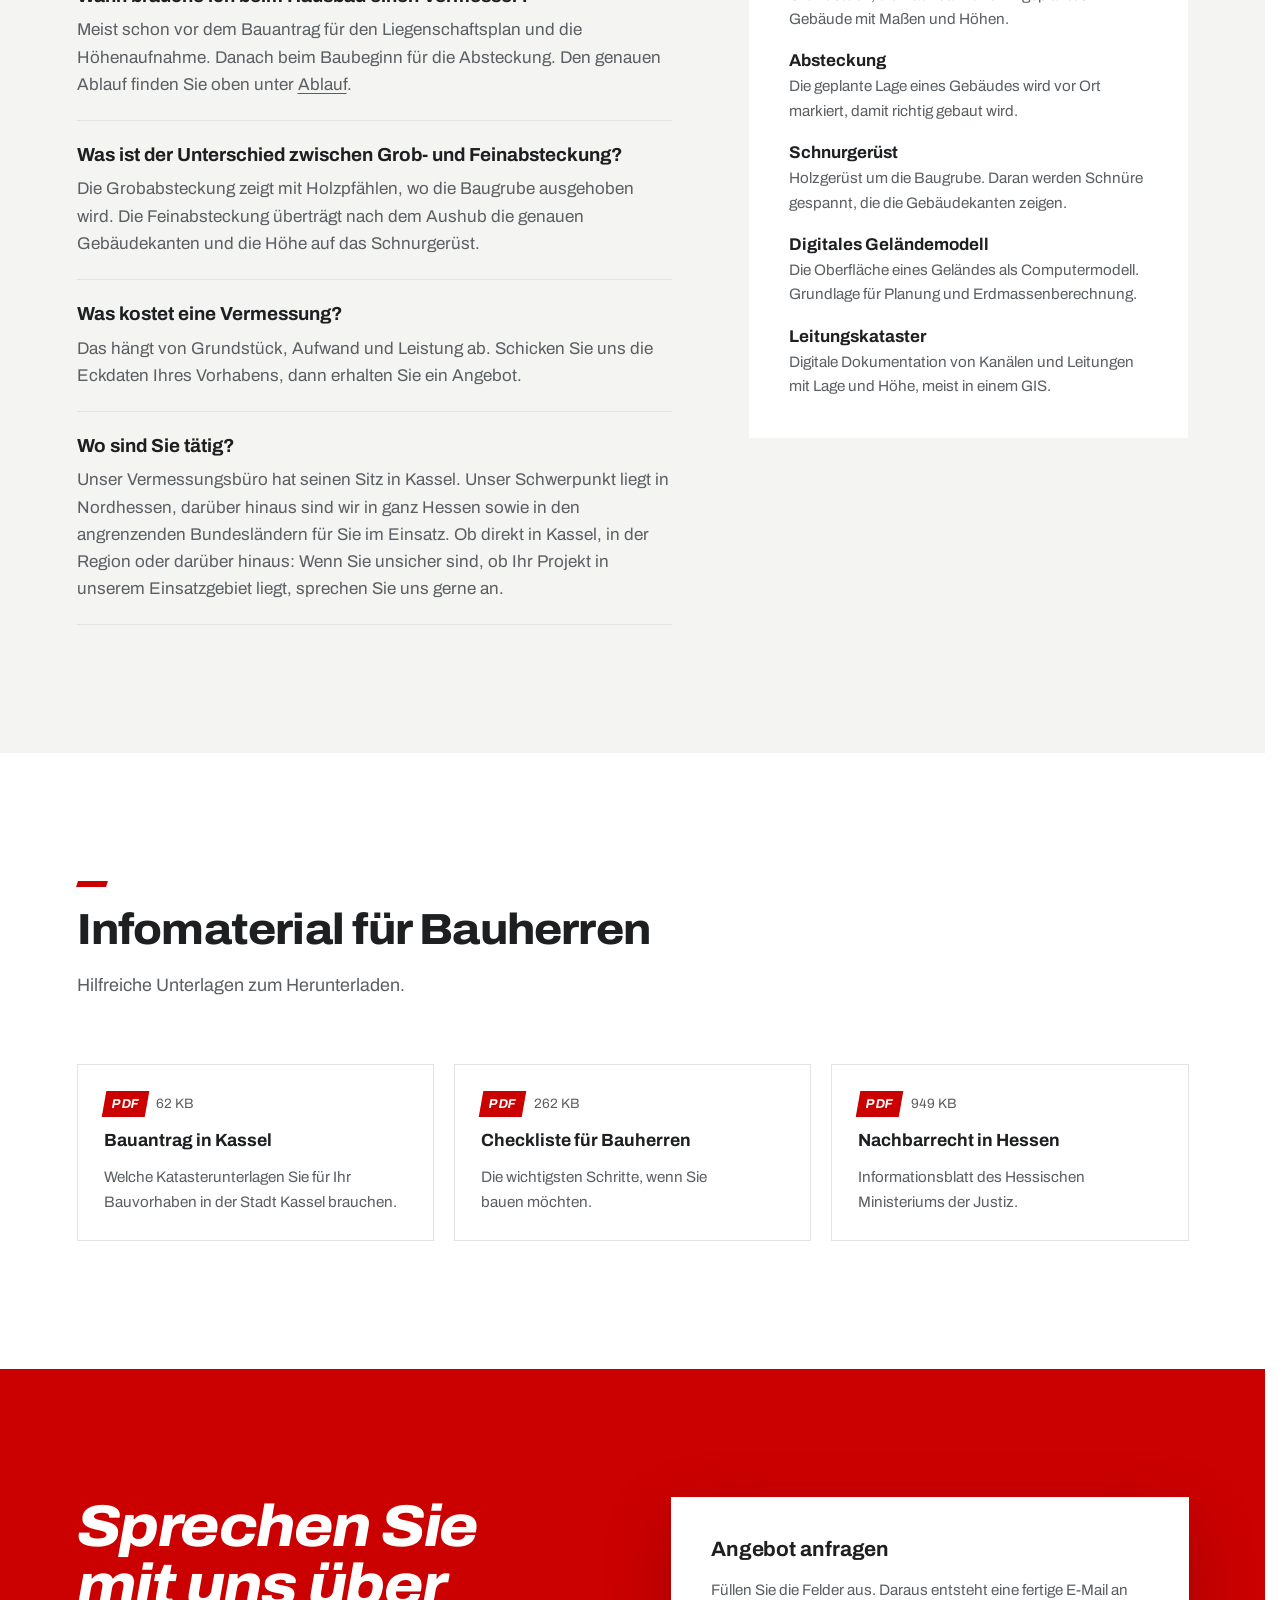
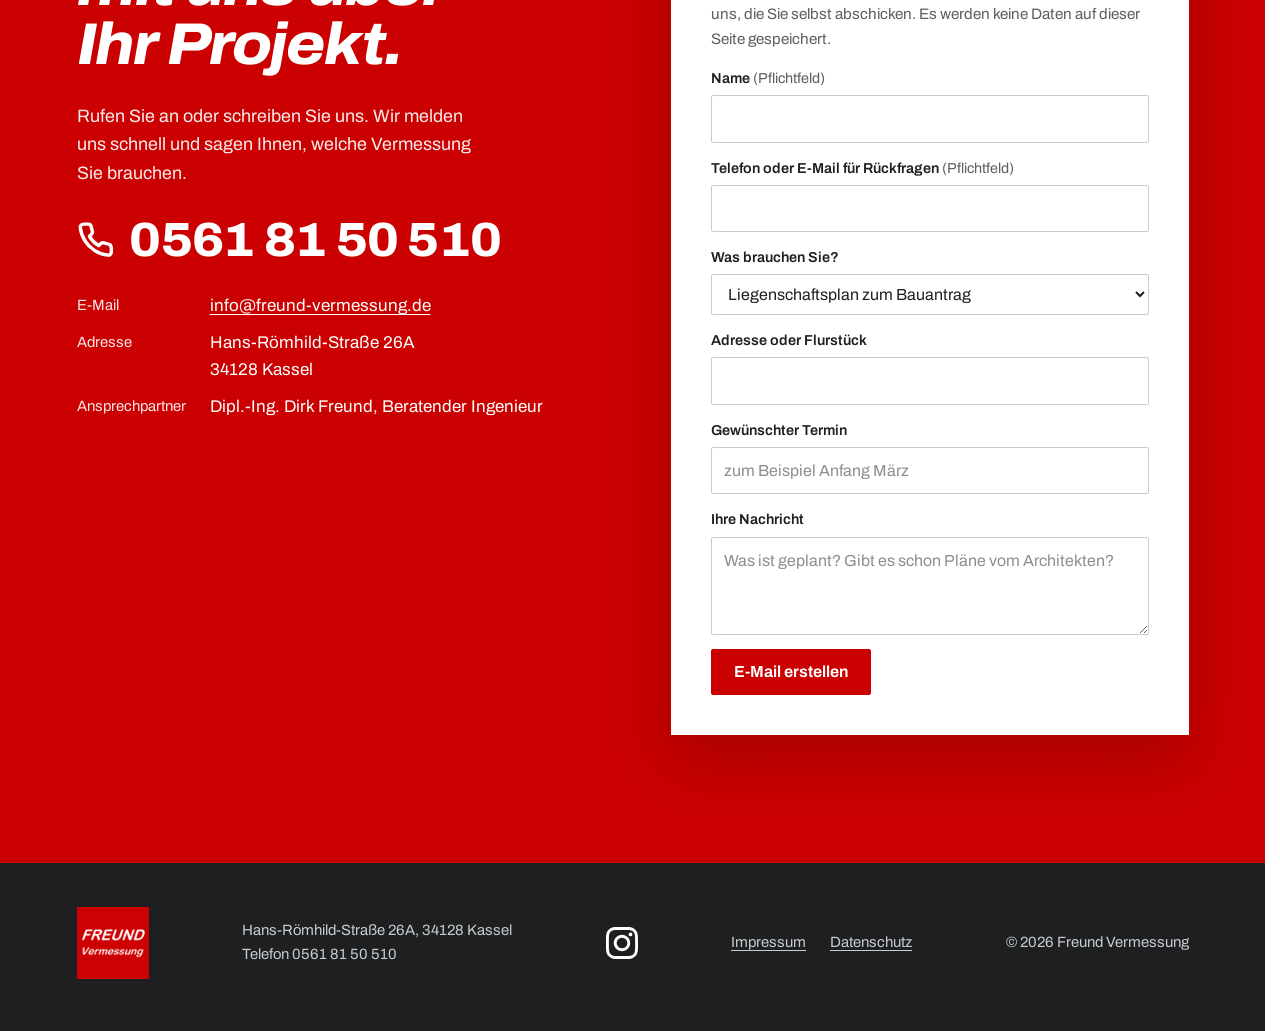
==== commit 8196e383: "Neue Webseite: einseitiges Design mit Einsatzkarte Ersetzt die bisherige mehrseitige Vorschau durch " ====
--- a/index.html
+++ b/index.html
@@ -1,150 +1,1592 @@
-<!doctype html>
+<!DOCTYPE html>
 <html lang="de">
 <head>
 <meta charset="utf-8">
 <meta name="viewport" content="width=device-width, initial-scale=1">
-<title>Vermessungsbüro Freund – Kassel</title>
-<meta name="description" content="Ingenieurbüro für Vermessungstechnik und Geoinformatik in Kassel – Dipl.-Ing. Dirk Freund. Beratung, Erfassung und Auswertung: Vermessungsleistungen für Ihre Bauvorhaben.">
-<meta name="robots" content="noindex">
-<script>try{var t=localStorage.getItem('theme');if(t==='light'||t==='dark')document.documentElement.dataset.theme=t}catch(e){}</script>
-<meta name="theme-color" content="#f6f5f3" media="(prefers-color-scheme: light)">
-<meta name="theme-color" content="#141313" media="(prefers-color-scheme: dark)">
-<link rel="icon" href="assets/img/favicon.svg" type="image/svg+xml">
-<link rel="apple-touch-icon" href="assets/img/apple-touch-icon.png">
-<link rel="stylesheet" href="assets/css/style.css?v=f046ccb3">
-<script src="assets/js/main.js?v=c141761e" defer></script>
+<!-- VORSCHAU: Suchmaschinen sollen die Seite noch nicht aufnehmen. Diese Zeile löschen, sobald Impressum und Datenschutz fertig sind. -->
+<meta name="robots" content="noindex, nofollow">
+<title>Freund Vermessung</title>
+<meta name="description" content="Freund Vermessung, Ingenieurbüro für Vermessungstechnik und Geoinformatik in Kassel. Lagepläne zum Bauantrag, Absteckung von Gebäuden, Bau- und Ingenieurvermessung und Bestandsvermessung in Nordhessen, ganz Hessen und den angrenzenden Bundesländern.">
+<link rel="icon" type="image/png" href="img/favicon.png">
+<!-- Adresse der fertigen Webseite. Anpassen, falls sie anders lautet (zum Beispiel ohne www). -->
+<link rel="canonical" href="https://www.freund-vermessung.de/">
+<!-- Vorschau, wenn jemand den Link teilt (WhatsApp, Facebook, LinkedIn usw.). Bild: img/vorschau.png, 1200 x 630 px -->
+<meta property="og:type" content="website">
+<meta property="og:site_name" content="Freund Vermessung">
+<meta property="og:locale" content="de_DE">
+<meta property="og:url" content="https://www.freund-vermessung.de/">
+<meta property="og:title" content="Freund Vermessung, Ingenieurbüro für Vermessungstechnik und Geoinformatik in Kassel">
+<meta property="og:description" content="Lagepläne zum Bauantrag, Absteckung von Gebäuden, Bau- und Ingenieurvermessung und Bestandsvermessung. Sitz in Kassel, im Einsatz in Nordhessen und ganz Hessen.">
+<meta property="og:image" content="https://www.freund-vermessung.de/img/vorschau.png">
+<meta property="og:image:width" content="1200">
+<meta property="og:image:height" content="630">
+<meta property="og:image:alt" content="Logo von Freund Vermessung, Ingenieurbüro für Vermessungstechnik und Geoinformatik">
+<meta name="twitter:card" content="summary_large_image">
+<!-- Angaben für Google (Strukturierte Daten). Bei neuer Adresse, Telefonnummer usw. hier mit ändern. -->
+<script type="application/ld+json">
+{
+  "@context": "https://schema.org",
+  "@type": "ProfessionalService",
+  "name": "Freund Vermessung",
+  "description": "Ingenieurbüro für Vermessungstechnik und Geoinformatik in Kassel",
+  "url": "https://www.freund-vermessung.de/",
+  "logo": "https://www.freund-vermessung.de/img/logo-freund-vermessung.png",
+  "image": "https://www.freund-vermessung.de/img/vorschau.png",
+  "telephone": "+49 561 8150510",
+  "email": "info@freund-vermessung.de",
+  "address": {
+    "@type": "PostalAddress",
+    "streetAddress": "Hans-Römhild-Straße 26A",
+    "postalCode": "34128",
+    "addressLocality": "Kassel",
+    "addressRegion": "Hessen",
+    "addressCountry": "DE"
+  },
+  "geo": {
+    "@type": "GeoCoordinates",
+    "latitude": 51.34497,
+    "longitude": 9.44338
+  },
+  "areaServed": [
+    {
+      "@type": "AdministrativeArea",
+      "name": "Nordhessen"
+    },
+    {
+      "@type": "State",
+      "name": "Hessen"
+    }
+  ],
+  "founder": {
+    "@type": "Person",
+    "name": "Dirk Freund",
+    "jobTitle": "Beratender Ingenieur"
+  },
+  "foundingDate": "1998-11-01",
+  "sameAs": [
+    "https://www.instagram.com/freund_vermessung/"
+  ],
+  "knowsAbout": [
+    "Lageplan zum Bauantrag",
+    "Absteckung",
+    "Bauvermessung",
+    "Ingenieurvermessung",
+    "Bestandsvermessung",
+    "Gebäudeaufmaß",
+    "Flächenberechnung",
+    "Geoinformatik"
+  ]
+}
+</script>
+<!-- Schrift Archivo liegt im Ordner fonts/ auf dem eigenen Server (keine Verbindung zu Google). Lizenz: fonts/OFL.txt -->
+<link rel="preload" href="fonts/archivo-normal.woff2" as="font" type="font/woff2" crossorigin>
+<style>
+/* Schrift Archivo (SIL Open Font License), auf die genutzten Stärken und Breiten verkleinert */
+@font-face{font-family:"Archivo";font-style:normal;font-weight:400 800;font-stretch:100% 125%;font-display:swap;src:url("fonts/archivo-normal.woff2") format("woff2")}
+@font-face{font-family:"Archivo";font-style:italic;font-weight:600 800;font-stretch:100% 125%;font-display:swap;src:url("fonts/archivo-italic.woff2") format("woff2")}
+:root{
+  /* Layout: viel Weiß, das Logo groß im Startbereich, das Logo-Rot als Fläche am Ende,
+     kursive Headlines wie im Schriftzug, ein schräger roter Balken als wiederkehrendes Zeichen. */
+  --red:#CB0000;
+  --red-deep:#A50000;
+  --ink:#1D1F21;
+  --ink-2:#5A5F63;
+  --line:#E3E3E0;
+  --bg:#FFFFFF;
+  --bg-2:#F4F4F2;
+  --font:"Archivo","Helvetica Neue",Arial,sans-serif;
+  --wrap:1200px;
+  --gutter:clamp(18px,4vw,44px);
+  /* Bewegung: kräftige Kurven statt der schwachen Standardkurven.
+     ease-out für alles, was erscheint oder auf einen Klick reagiert,
+     ease-drawer (wie bei iOS) für Dinge, die zurückfedern. */
+  --ease-out:cubic-bezier(.23,1,.32,1);
+  --ease-in-out:cubic-bezier(.77,0,.175,1);
+  --ease-drawer:cubic-bezier(.32,.72,0,1);
+  color-scheme:light;
+}
+*,*::before,*::after{box-sizing:border-box}
+html{scroll-padding-top:92px;-webkit-text-size-adjust:100%;scrollbar-gutter:stable}
+@media (prefers-reduced-motion:no-preference){html{scroll-behavior:smooth}}
+/* Schriftgröße in rem: Wer im Browser eine größere Schrift eingestellt hat, bekommt sie auch hier */
+body{margin:0;background:var(--bg);color:var(--ink);font-family:var(--font);font-size:1.0625rem;line-height:1.6;font-stretch:100%}
+img,svg{max-width:100%;display:block}
+a{color:inherit;text-decoration-thickness:1px;text-underline-offset:3px}
+/* Auf dem Handy: kein grauer Kasten beim Antippen, dafür eigenes Feedback (siehe .btn:active). Kein Warten auf Doppeltipp. */
+a,button,summary,select,label{-webkit-tap-highlight-color:transparent;touch-action:manipulation}
+:focus-visible{outline:2px solid var(--red);outline-offset:3px;border-radius:2px}
+/* Auf roten und dunklen Flächen ist der Fokusrahmen weiß, sonst wäre er nicht zu sehen */
+.contact :focus-visible,.site-footer :focus-visible{outline-color:#fff}
+.contact .form-card :focus-visible{outline-color:var(--red)}
+/* Elemente, die nur per Skript den Fokus bekommen (Überschriften, Hauptbereich), ohne Rahmen */
+[tabindex="-1"]:focus{outline:none}
+/* Link "Zum Inhalt springen": unsichtbar, erscheint beim ersten Tab */
+.skip-link{position:absolute;left:12px;top:-80px;z-index:100;background:var(--ink);color:#fff;padding:12px 16px;font-weight:650;text-decoration:none;border-radius:2px}
+.skip-link:focus{top:12px;color:#fff}
+h1,h2,h3,p,li,dt,dd,address{overflow-wrap:break-word}
+h1,h2,h3{margin:0;line-height:1.05;text-wrap:balance}
+h2{font-size:clamp(2rem,3.4vw,2.85rem);font-weight:780;font-stretch:106%;letter-spacing:-.018em}
+h3{font-size:1.3rem;font-weight:700;letter-spacing:-.005em;line-height:1.2}
+p{margin:0;text-wrap:pretty}
+.wrap{max-width:var(--wrap);margin-inline:auto;padding-inline:var(--gutter)}
+.section{padding-block:clamp(72px,10vw,128px)}
+/* Abschnitte wechseln grau/weiß, beginnend mit Grau bei Leistungen.
+   Was selbst grau ist, wird auf grauem Grund weiß, damit es sichtbar bleibt. */
+.alt{background:var(--bg-2)}
+.alt .glossar{background:#fff}
+.slash{display:block;width:30px;height:6px;background:var(--red);transform:skewX(-18deg);margin-bottom:20px}
+/* Abschnittskopf: große Überschrift, darunter linksbündig der Einleitungstext */
+.section-head{display:grid;gap:18px;margin-bottom:clamp(40px,6vw,64px)}
+.section-head p{color:var(--ink-2);font-size:1.12rem;max-width:60ch}
+.visually-hidden{position:absolute;width:1px;height:1px;overflow:hidden;clip:rect(0 0 0 0);white-space:nowrap}
+
+/* Buttons */
+.btn{display:inline-flex;align-items:center;gap:10px;font-family:var(--font);font-weight:650;font-size:1rem;padding:13px 22px;border-radius:2px;text-decoration:none;border:1.5px solid transparent;cursor:pointer;line-height:1.1;background:transparent;
+  transition:background-color .15s ease,color .15s ease,border-color .15s ease,transform .16s var(--ease-out)}
+/* Beim Drücken gibt der Knopf sofort ein kleines Stück nach: die Seite "hört" den Klick */
+.btn:active:not(:disabled),.chip:active,.menu-toggle:active{transform:scale(.97)}
+.btn-red{background:var(--red);color:#fff}
+.btn-red:active{background:var(--red-deep)}
+.btn-line{border-color:var(--ink);color:var(--ink)}
+
+/* Kopfzeile: durchscheinende Fläche, unter der die Seite hindurchläuft.
+   Die Trennlinie erscheint erst, wenn Inhalt darunter liegt (Klasse .scrolled per Skript). */
+/* Kopfzeile als Glasleiste ("Liquid Glass"): oben bündig, eckig,
+   stark unscharf und leicht farbverstärkt, heller Lichtrand, weicher Schatten.
+   Die Ränder links und rechts sind durchklickbar, nur die Leiste selbst fängt Klicks.
+   Innenabstand so, dass Logo und Telefonknopf ungefähr mit dem Seiteninhalt fluchten. */
+.site-header{position:sticky;top:0;z-index:30;pointer-events:none}
+.header-row{display:flex;align-items:center;justify-content:space-between;gap:24px}
+.site-header .header-row{pointer-events:auto;position:relative;isolation:isolate;
+  width:calc(100% - var(--gutter));max-width:calc(var(--wrap) + 2 * var(--gutter));margin-inline:auto;
+  min-height:68px;padding-inline:calc(var(--gutter) * .75);border-radius:0;border-top:0;
+  background:linear-gradient(180deg,rgba(255,255,255,.80),rgba(255,255,255,.58));
+  backdrop-filter:blur(22px) saturate(180%);-webkit-backdrop-filter:blur(22px) saturate(180%);
+  border:1px solid rgba(255,255,255,.65);
+  box-shadow:inset 0 1px 0 rgba(255,255,255,.95),inset 0 -1px 0 rgba(255,255,255,.35),0 1px 2px rgba(29,31,33,.06),0 8px 28px rgba(29,31,33,.08);
+  transition:box-shadow .3s ease}
+/* Lichtreflex oben links, wie auf gewölbtem Glas */
+.site-header .header-row::before{content:"";position:absolute;inset:0;z-index:-1;border-radius:inherit;pointer-events:none;
+  background:radial-gradient(120% 160% at 12% -50%,rgba(255,255,255,.7),rgba(255,255,255,0) 55%)}
+/* Sobald Inhalt darunter liegt, schwebt die Leiste etwas höher (kräftigerer Schatten) */
+.site-header.scrolled .header-row{box-shadow:inset 0 1px 0 rgba(255,255,255,.95),inset 0 -1px 0 rgba(255,255,255,.35),0 1px 2px rgba(29,31,33,.08),0 14px 40px rgba(29,31,33,.14)}
+.logo img{height:50px;width:auto}
+/* Das kleine Logo oben erscheint erst, wenn das große Logo im Startbereich weggescrollt ist */
+.site-header .logo{display:block;transition:opacity .2s ease,visibility .2s}
+.hero-logo-visible .site-header .logo{opacity:0;visibility:hidden}
+@media (prefers-reduced-motion:no-preference){
+  .site-header .logo{transition:opacity .2s ease,visibility .2s,transform .3s var(--ease-out)}
+  .hero-logo-visible .site-header .logo{transform:scale(.92)}
+}
+.site-nav ul{list-style:none;margin:0;padding:0;display:flex;gap:clamp(12px,calc(3.6vw - 16px),34px)}
+.site-nav a{font-weight:550;font-size:.98rem;text-decoration:none;padding-block:8px;border-bottom:2px solid transparent;transition:border-color .15s ease}
+.site-nav > ul{align-items:center}
+.site-nav a,.header-phone span{white-space:nowrap}
+.header-actions{display:flex;align-items:center;gap:10px}
+.header-phone{padding:11px 16px;font-size:.95rem}
+.header-phone svg{width:16px;height:16px;flex:none}
+.menu-toggle{display:none;background:rgba(255,255,255,.5);border:1px solid rgba(29,31,33,.18);color:var(--ink);border-radius:2px;font:inherit;font-weight:650;font-size:.95rem;padding:9px 13px;cursor:pointer;transition:transform .16s var(--ease-out)}
+
+/* Start: Logo, Art des Büros, Leistungen als Stichpunkte, Einsatzgebiet */
+/* Startbereich füllt den ganzen Bildschirm unter der Kopfzeile (svh: ohne die ein- und ausfahrende Adressleiste auf dem Handy) */
+.hero{border-bottom:1px solid var(--line);display:grid;align-items:center;min-height:calc(100vh - 68px);min-height:calc(100svh - 68px)}
+.hero-inner{width:100%;display:grid;grid-template-columns:minmax(0,1fr);padding-block:clamp(28px,5vh,72px)}
+/* Logo links neben der Überschrift, gleiche Höhe wie die drei Zeilen */
+.hero-head{display:flex;align-items:center;gap:clamp(24px,3.5vw,44px)}
+.hero-logo{width:clamp(120px,13vw,170px);height:auto;flex:none}
+.hero-text{display:grid;gap:clamp(28px,4vh,52px);max-width:940px}
+.hero h1{font-size:clamp(2rem,3.6vw,3.1rem);font-weight:780;font-stretch:106%;letter-spacing:-.018em;line-height:1.08}
+.hero-ticks{font-size:clamp(1.2rem,1.6vw,1.4rem);color:var(--ink);columns:2 240px}
+.hero-ticks li{padding-block:7px}
+.hero-ticks li::before{top:1.05em;width:12px;height:3.5px}
+/* Büro links, Deutschlandkarte "Einsatzgebiete" rechts */
+.hero-place{display:grid;grid-template-columns:minmax(0,1fr) auto;gap:clamp(24px,4vw,56px);align-items:center}
+/* Linke Spalte: Leistungen und Anfrage-Knopf, mittig neben der Karte */
+.hero-place-main{display:grid;gap:clamp(40px,4vw,52px);align-content:center;justify-items:start}
+.hero-place-main .hero-ticks{columns:1}
+.hero-office{display:flex;gap:10px;align-items:flex-start;color:var(--ink-2);font-size:1.05rem}
+.hero-office svg{width:20px;height:20px;flex:none;color:var(--red);margin-top:3px}
+.hero-office strong{color:var(--ink);font-weight:650}
+/* Breite richtet sich auch nach der Bildschirmhöhe, damit der Startbereich auf Laptops in einen Bildschirm passt (Karte: Höhe = Breite / 0,74) */
+.area-map{margin:0;width:clamp(220px,min(28vw,calc((100svh - 400px) * .74)),370px);display:grid;gap:10px}
+.area-title{font-weight:700;font-size:1rem;color:var(--ink);text-align:center}
+.area-canvas{position:relative}
+.area-canvas svg{display:block;width:100%;height:auto;overflow:visible}
+.area-land{fill:#ECEDEA}
+/* Drei Rottöne: je näher an Kassel, desto dunkler */
+.area-ring.is-50{fill:#CB0000}
+.area-ring.is-150{fill:#E3706A}
+.area-ring.is-250{fill:#F7C9C4}
+.area-ring{transform-box:fill-box;transform-origin:center}
+/* Landesgrenzen fein, Hessen kräftiger, Bundesgrenze dazwischen */
+.area-states path{fill:none;stroke:rgba(29,31,33,.28);stroke-width:.75;stroke-linejoin:round;vector-effect:non-scaling-stroke}
+.area-border{fill:none;stroke:#7A7F83;stroke-width:1;stroke-linejoin:round;vector-effect:non-scaling-stroke}
+.area-hessen{fill:none;stroke:var(--ink);stroke-width:1.8;stroke-linejoin:round;vector-effect:non-scaling-stroke}
+.area-cities circle{fill:var(--ink);stroke:#fff;stroke-width:1.5;vector-effect:non-scaling-stroke}
+/* Stecknadel fürs Büro: dunkel mit weißem Rand, damit sie auf dem roten Kreis klar steht */
+.area-pin{position:absolute;width:26px;height:26px;transform:translate(-50%,-96%);filter:drop-shadow(0 1px 1.5px rgba(0,0,0,.3))}
+.area-pin svg{display:block;width:100%;height:100%;overflow:visible}
+.area-pin path{fill:var(--ink);stroke:#fff;stroke-width:1.6;stroke-linejoin:round}
+.area-pin circle{fill:#fff}
+/* Beschriftungen: klein, mit weißem Rand, damit sie auf Rot und auf Linien lesbar bleiben */
+.area-label{position:absolute;font-size:.78rem;font-weight:600;line-height:1;white-space:nowrap;color:var(--ink);pointer-events:none;
+  text-shadow:0 0 2px #fff,0 0 2px #fff,0 0 3px #fff,0 0 4px #fff,0 0 6px #fff}
+.area-label.is-r{transform:translate(8px,-50%)}
+.area-label.is-l{transform:translate(calc(-100% - 8px),-50%)}
+/* "Büro in Kassel" als dunkles Schild links neben der Stecknadel: das Wichtigste auf der Karte */
+.area-kassel-label{font-size:.88rem;font-weight:750;color:#fff;background:var(--ink);padding:6px 10px;border-radius:4px;
+  text-shadow:none;box-shadow:0 6px 16px rgba(29,31,33,.22);transform:translate(calc(-100% - 16px),calc(-50% - 17px))}
+/* Die Kreise breiten sich beim ersten Laden einmal von Kassel aus (nur ohne "Bewegung reduzieren") */
+@media (prefers-reduced-motion:no-preference){
+  .area-ring{animation:area-auf .8s var(--ease-out) backwards}
+  .area-ring.is-150{animation-delay:.12s}
+  .area-ring.is-50{animation-delay:.24s}
+  @keyframes area-auf{from{opacity:0;transform:scale(.7)}}
+}
+.hero-actions{display:flex;flex-wrap:wrap;gap:12px}
+.hero-actions .btn{font-size:1.12rem;padding:17px 30px}
+
+/* Leistungen */
+.srows{border-top:2px solid var(--ink)}
+.srow{display:grid;grid-template-columns:minmax(0,.8fr) minmax(0,1.2fr);gap:18px clamp(28px,5vw,80px);padding-block:clamp(28px,4vw,44px);border-bottom:1px solid var(--line)}
+.srow h3{font-size:clamp(1.5rem,2.4vw,1.9rem);font-weight:760;font-stretch:104%;letter-spacing:-.015em}
+.srow .for{color:var(--red);font-weight:600;font-size:.95rem;margin-top:8px}
+.srow-body{display:grid;gap:16px}
+.srow-body > p{color:var(--ink-2);font-size:1.06rem;max-width:60ch}
+.ticks{list-style:none;margin:0;padding:0;columns:2 250px;column-gap:36px}
+.ticks li{position:relative;padding:5px 0 5px 22px;break-inside:avoid}
+.ticks li::before{content:"";position:absolute;left:0;top:.95em;width:10px;height:3px;background:var(--red);transform:skewX(-18deg)}
+
+
+/* Ablauf */
+.steps{list-style:none;margin:0;padding:0;display:grid;grid-template-columns:repeat(4,minmax(0,1fr));gap:clamp(18px,2.4vw,30px)}
+.step{display:grid;gap:10px;align-content:start;border-top:2px solid var(--ink);padding-top:18px}
+.step-num{font-size:3.2rem;font-weight:800;font-style:italic;font-stretch:108%;color:var(--red);line-height:1;letter-spacing:-.03em}
+.step h3{font-size:1.2rem}
+.step-pic{margin:4px 0 6px;aspect-ratio:16/10;background:#fff;border:1px solid var(--line);display:grid;place-items:center;padding:8px;overflow:hidden}
+.step-pic img{width:100%;height:100%;object-fit:contain}
+.step-pic-full{padding:0}
+.step-pic-full img{object-fit:cover}
+.step p{font-size:.97rem;color:var(--ink-2)}
+.step .result{font-size:.92rem;color:var(--ink);padding-top:10px;border-top:1px solid var(--line);margin-top:auto}
+.step .result strong{font-weight:650}
+.step .tag{font-size:.84rem;font-weight:600;color:var(--ink);background:#fff;border:1px dashed var(--ink-2);padding:4px 8px;justify-self:start}
+
+/* Ablauf: Bild anklicken = groß mit Erklärung */
+.step-pic:has(.step-zoom){position:relative}
+.step-pic{transition:border-color .2s ease}
+.step-zoom{position:absolute;inset:0;display:block;width:100%;height:100%;padding:inherit;margin:0;border:0;background:none;font:inherit;color:inherit;cursor:zoom-in}
+.step-zoom:focus-visible{outline-offset:-3px}
+.zoom-hint{position:absolute;left:8px;top:8px;display:inline-flex;align-items:center;gap:6px;background:rgba(29,31,33,.86);color:#fff;font-size:.8rem;font-weight:600;letter-spacing:.01em;line-height:1;padding:6px 9px;border-radius:2px}
+.zoom-hint svg{width:14px;height:14px;flex:none}
+@media (prefers-reduced-motion:no-preference){
+  .step-zoom img{transition:transform .35s var(--ease-out)}
+  .step-zoom:active img{transform:scale(.985);transition-duration:.12s}
+}
+/* Vergrößerung: erscheint aus der Mitte mit leichtem Wachsen, verschwindet schneller als sie kommt.
+   Der Hintergrund dunkelt ab und wird leicht unscharf, damit der Blick beim Bild bleibt. */
+.zoom-dialog{width:min(1120px,calc(100% - 32px));max-width:none;max-height:calc(100dvh - 32px);margin:auto;padding:0;border:0;border-radius:2px;background:#fff;color:var(--ink);box-shadow:0 30px 80px rgba(0,0,0,.35);overflow:hidden;
+  opacity:0;transition:opacity .16s ease,transform .16s ease,overlay .16s allow-discrete,display .16s allow-discrete}
+.zoom-dialog[open]{display:flex;flex-direction:column;opacity:1;transition-duration:.24s;transition-timing-function:var(--ease-out)}
+@starting-style{.zoom-dialog[open]{opacity:0}}
+.zoom-dialog::backdrop{background:rgba(29,31,33,0);backdrop-filter:blur(0);-webkit-backdrop-filter:blur(0);
+  transition:background-color .2s ease,backdrop-filter .2s ease,overlay .2s allow-discrete,display .2s allow-discrete}
+.zoom-dialog[open]::backdrop{background:rgba(29,31,33,.72);backdrop-filter:blur(6px);-webkit-backdrop-filter:blur(6px)}
+@starting-style{.zoom-dialog[open]::backdrop{background:rgba(29,31,33,0);backdrop-filter:blur(0)}}
+@media (prefers-reduced-motion:no-preference){
+  .zoom-dialog{transform:scale(.96)}
+  .zoom-dialog[open]{transform:none}
+  @starting-style{.zoom-dialog[open]{transform:scale(.96)}}
+}
+html:has(.zoom-dialog[open]){overflow:hidden}
+/* Auf dem Handy kann man im Bild nach links und rechts wischen; senkrecht scrollt die Seite weiter */
+/* overflow-x:clip statt hidden: hidden würde den Bildbereich auf dem Handy auf Höhe 0 schrumpfen lassen */
+.zoom-pic{touch-action:pan-y;overflow-x:clip}
+.zoom-pic img{will-change:transform}
+.zoom-bar{display:flex;align-items:center;justify-content:space-between;gap:16px;padding:10px 12px 10px clamp(18px,3vw,32px);border-bottom:1px solid var(--line);flex:none}
+.zoom-step{color:var(--red);font-weight:700;font-style:italic}
+.zoom-close{padding:9px 14px;font-size:.95rem}
+.zoom-close svg{width:16px;height:16px;flex:none}
+.zoom-inner{display:grid;grid-template-columns:minmax(0,1.45fr) minmax(0,1fr);overflow:auto;overscroll-behavior:contain;flex:1 1 auto;min-height:0}
+.zoom-pic{margin:0;background:var(--bg-2);padding:clamp(14px,2.4vw,32px);display:grid;place-items:center}
+.zoom-pic img{width:100%;height:auto;max-height:calc(100dvh - 140px);object-fit:contain;background:#fff;border:1px solid var(--line)}
+.zoom-text{padding:clamp(20px,3vw,36px);display:flex;flex-direction:column;gap:16px}
+.zoom-text .zoom-result{margin-top:auto}
+.zoom-dialog h2{font-size:clamp(1.6rem,2.6vw,2.1rem)}
+.zoom-body{display:grid;gap:14px}
+.zoom-text p{color:var(--ink-2)}
+.zoom-text dl{margin:0}
+.zoom-text dt{font-weight:700;display:flex;align-items:center;gap:10px}
+.zoom-text dt::before{content:"";width:12px;height:4px;background:var(--red);transform:skewX(-18deg);flex:none}
+.zoom-text dd{margin:2px 0 12px 22px;color:var(--ink-2);font-size:.97rem}
+.zoom-text .zoom-result{color:var(--ink);padding-top:12px;border-top:1px solid var(--line)}
+.zoom-result strong{font-weight:650}
+.zoom-nav{display:flex;flex-wrap:wrap;gap:10px}
+.zoom-nav .btn{padding:10px 16px;font-size:.95rem}
+.zoom-nav .btn:disabled{opacity:.35;cursor:default;background:transparent;color:var(--ink)}
+@media (min-width:821px){
+  .zoom-dialog{height:min(840px,calc(100dvh - 32px))}
+}
+@media (max-width:820px){
+  .zoom-dialog{width:calc(100% - 16px);max-height:calc(100dvh - 16px)}
+  .zoom-inner{grid-template-columns:1fr}
+  .zoom-pic img{max-height:55vh}
+}
+
+/* Referenzen */
+.filters{display:flex;flex-wrap:wrap;gap:8px;align-items:center;margin-bottom:24px}
+.chip{font:inherit;font-weight:600;font-size:.95rem;padding:10px 16px;border-radius:999px;border:1.5px solid var(--ink);background:transparent;color:var(--ink);cursor:pointer;line-height:1.2;
+  transition:background-color .15s ease,border-color .15s ease,color .15s ease,transform .16s var(--ease-out)}
+.chip[aria-pressed="true"]{background:var(--red);border-color:var(--red);color:#fff}
+.ref-count{margin-left:auto;color:var(--ink-2);font-size:.93rem;font-variant-numeric:tabular-nums}
+.ref-list{list-style:none;margin:0;padding:0;border-top:2px solid var(--ink)}
+.ref-list li{display:grid;grid-template-columns:minmax(0,1fr) 200px 180px;gap:4px 20px;align-items:baseline;padding:15px 8px;border-bottom:1px solid var(--line)}
+.ref-list li[hidden]{display:none}
+.ref-more{margin-top:24px}
+.ref-more .btn svg{width:16px;height:16px;flex:none;transition:transform .2s var(--ease-out)}
+.ref-more .btn[aria-expanded="true"] svg{transform:rotate(180deg)}
+.ref-more .btn-label{font-variant-numeric:tabular-nums}
+.ref-title{font-weight:600;font-size:1.04rem}
+.ref-place,.ref-cat{color:var(--ink-2);font-size:.95rem}
+.kataster{display:grid;grid-template-columns:minmax(0,.85fr) minmax(0,1.15fr);gap:clamp(28px,5vw,80px);margin-top:clamp(64px,8vw,96px);align-items:start}
+.kataster-text{display:grid;gap:14px}
+.kataster-text p{color:var(--ink-2)}
+.legend{display:grid;gap:8px;font-size:.92rem;color:var(--ink-2);margin-top:6px}
+.legend span{display:flex;align-items:center;gap:10px}
+.swatch{width:26px;height:12px;flex:none;border-radius:0 3px 3px 0;background:var(--red)}
+.swatch.is-hatch,.chart .bar.is-hatch{background:repeating-linear-gradient(45deg,rgba(255,255,255,.9) 0 1.5px,transparent 1.5px 5px),var(--red)}
+/* Balken: ein Ort pro Zeile, größte zuerst, alle an derselben Grundlinie.
+   Länge = Kilometer im Verhältnis zum größten Ort (rechnet das Skript aus data-km, ohne Skript steht die Breite im style). */
+.chart{display:grid;gap:4px;margin:0;padding:0;list-style:none}
+.chart li{display:grid;grid-template-columns:120px minmax(0,1fr) 64px;gap:14px;align-items:center;padding:5px 0;transition:opacity .15s ease}
+.chart .town{font-size:.97rem}
+.chart .track{height:14px;position:relative}
+.chart .bar{position:absolute;inset:0 auto 0 0;min-width:4px;background:var(--red);border-radius:0 4px 4px 0}
+.chart .bar.is-rest{background:#B9BBBC}
+.chart .km{text-align:right;font-weight:700;font-variant-numeric:tabular-nums}
+/* Maus über einer Zeile: die anderen treten zurück */
+.chart.has-active li:not(.is-active){opacity:.35}
+/* Die Balken wachsen einmal von links ins Bild (nur mit Skript und ohne "Bewegung reduzieren").
+   clip-path statt Breite: läuft flüssig über die Grafikkarte. */
+.chart.will-reveal .bar{clip-path:inset(0 100% 0 0)}
+.chart.will-reveal.revealed .bar{clip-path:inset(0);transition:clip-path .9s var(--ease-out) calc(var(--i,0) * 60ms)}
+
+/* Über uns */
+.about{display:grid;grid-template-columns:minmax(0,1.05fr) minmax(0,.95fr);gap:clamp(40px,6vw,96px);align-items:start}
+.about-text{display:grid;gap:18px;max-width:62ch}
+.about-text > p{font-size:1.06rem}
+.values{display:grid;grid-template-columns:repeat(2,minmax(0,1fr));gap:24px 32px;margin:16px 0 0}
+.values div{display:grid;gap:4px}
+.values dt{font-weight:700;font-size:1.12rem;display:flex;align-items:center;gap:10px}
+.values dt::before{content:"";width:12px;height:4px;background:var(--red);transform:skewX(-18deg);flex:none}
+.values dd{margin:0;color:var(--ink-2);font-size:.97rem}
+.chronik{display:grid;gap:22px;background:#fff;padding:clamp(24px,3.4vw,40px);border:1px solid var(--line)}
+.chronik ol{list-style:none;margin:0;padding:0;position:relative}
+.chronik ol::before{content:"";position:absolute;left:6px;top:10px;bottom:10px;width:2px;background:var(--line)}
+.chronik li{position:relative;padding:0 0 22px 34px;display:grid;gap:2px}
+.chronik li:last-child{padding-bottom:0}
+.chronik li::before{content:"";position:absolute;left:0;top:7px;width:14px;height:14px;border-radius:50%;background:#fff;border:2px solid var(--red)}
+.chronik li.now::before{background:var(--red)}
+.chronik .year{font-weight:800;font-style:italic;font-size:1.25rem;line-height:1.2}
+.chronik li p{color:var(--ink-2);font-size:.97rem}
+.portrait{width:min(100%,240px);height:auto;margin-top:10px;border:1px solid var(--line)}
+
+/* Fragen */
+.faq-grid{display:grid;grid-template-columns:minmax(0,1.15fr) minmax(0,.85fr);gap:clamp(40px,6vw,96px);align-items:start}
+.faq{margin:0;border-top:2px solid var(--ink)}
+.faq div{padding:22px 0;border-bottom:1px solid var(--line);display:grid;gap:8px}
+.faq dt{font-weight:700;font-size:1.18rem;line-height:1.3}
+.faq dd{margin:0;color:var(--ink-2);max-width:62ch}
+.glossar{background:var(--bg-2);padding:clamp(24px,3.4vw,40px);display:grid;gap:18px}
+.glossar dl{margin:0;display:grid;gap:16px}
+.glossar dt{font-weight:700}
+.glossar dd{margin:0;color:var(--ink-2);font-size:.95rem}
+
+/* Infomaterial */
+.docs{list-style:none;margin:0;padding:0;display:grid;grid-template-columns:repeat(3,minmax(0,1fr));gap:20px}
+/* Die ganze Karte ist klickbar (der Link spannt sich über die Karte), nicht nur die Überschrift */
+.docs li{position:relative;display:grid;gap:10px;align-content:start;padding:26px;background:#fff;border:1px solid var(--line);
+  transition:border-color .2s ease,box-shadow .25s ease,transform .16s var(--ease-out)}
+.docs li:has(a:active){transform:scale(.99)}
+.docs li:has(a:focus-visible){outline:2px solid var(--red);outline-offset:3px}
+.docs a:focus-visible{outline:none}
+.doc-meta{display:flex;align-items:center;gap:10px;color:var(--ink-2);font-size:.85rem;font-variant-numeric:tabular-nums}
+.doc-tag{font-weight:700;font-size:.8rem;letter-spacing:.02em;color:#fff;background:var(--red);padding:3px 8px;justify-self:start;transform:skewX(-10deg)}
+.docs a{font-weight:700;font-size:1.1rem;text-decoration:none;text-underline-offset:4px}
+.docs a::after{content:"";position:absolute;inset:0}
+.docs p{color:var(--ink-2);font-size:.95rem}
+
+/* Kontakt */
+.contact{background:var(--red);color:#fff;-webkit-font-smoothing:antialiased;-moz-osx-font-smoothing:grayscale}
+.contact-grid{display:grid;grid-template-columns:minmax(0,1fr) minmax(0,1fr);gap:clamp(40px,6vw,96px);align-items:start}
+.contact-main{display:grid;gap:28px}
+.contact h2{font-size:clamp(2.4rem,4.6vw,3.8rem);font-weight:800;font-style:italic;font-stretch:108%;letter-spacing:-.025em;line-height:1}
+.contact-intro{font-size:1.12rem;max-width:42ch;opacity:.92}
+.phone-big{font-size:clamp(2rem,4vw,3rem);font-weight:800;font-stretch:106%;text-decoration:none;line-height:1;letter-spacing:-.015em;font-variant-numeric:tabular-nums;justify-self:start;text-underline-offset:6px;text-decoration-thickness:2px}
+/* Hörer-Symbol vor der Nummer, wächst mit der Schriftgröße mit; unterstrichen wird beim Hover nur die Nummer */
+.phone-big{display:inline-flex;align-items:center;gap:.32em}
+.phone-big svg{width:.78em;height:.78em;flex:none;stroke-width:2.2}
+.contact-list{display:grid;grid-template-columns:auto 1fr;gap:10px 24px;margin:0}
+.contact-list dt{opacity:.9;font-size:.93rem;padding-top:2px}
+.contact-list dd{margin:0}
+.form-card{background:#fff;color:var(--ink);padding:clamp(24px,3.4vw,40px);display:grid;gap:16px;box-shadow:0 24px 60px rgba(60,10,6,.25)}
+.form-card > p{color:var(--ink-2);font-size:.95rem}
+#anfrage{display:grid;gap:14px}
+#anfrage[hidden],.mail-result[hidden]{display:none}
+.field{display:grid;gap:5px}
+.field label{font-size:.9rem;font-weight:600}
+.field input,.field select,.field textarea{font:inherit;font-size:1rem;color:var(--ink);background:#fff;border:1px solid #C9CBCC;border-radius:2px;padding:10px 12px;width:100%;transition:border-color .15s ease}
+.field input::placeholder,.field textarea::placeholder{color:#8A8F93}
+.field input:focus-visible,.field select:focus-visible,.field textarea:focus-visible{outline:2px solid var(--red);outline-offset:0;border-color:var(--red)}
+#anfrage .btn{justify-self:start}
+.req{font-weight:400;color:var(--ink-2)}
+.field [aria-invalid="true"]{border-color:var(--red);border-width:2px}
+.form-error{color:var(--red);font-size:.93rem;font-weight:600}
+.mail-result{display:grid;gap:14px}
+/* Wechsel Formular <-> fertige E-Mail: kurzes Einblenden statt hartem Sprung */
+#anfrage,.mail-result,.form-error{transition:opacity .22s var(--ease-out),transform .22s var(--ease-out)}
+@starting-style{#anfrage,.mail-result,.form-error{opacity:0}}
+@media (prefers-reduced-motion:no-preference){@starting-style{#anfrage,.mail-result,.form-error{transform:translateY(6px)}}}
+.btn-label{display:inline-block}
+.mail-result pre{margin:0;white-space:pre-wrap;font-family:var(--font);font-size:.92rem;background:var(--bg-2);padding:14px 16px;max-height:260px;overflow:auto}
+.mail-actions{display:flex;flex-wrap:wrap;gap:10px;align-items:center}
+.btn-text{background:none;border:0;color:var(--ink);text-decoration:underline;text-underline-offset:3px;font:inherit;cursor:pointer;padding:6px 2px}
+.copy-status{color:var(--ink-2);font-size:.93rem;min-height:1.2em}
+
+/* Fußzeile */
+.site-footer{background:var(--ink);color:#C9CCCE;padding-block:44px 52px;font-size:.93rem;-webkit-font-smoothing:antialiased;-moz-osx-font-smoothing:grayscale}
+.footer-row{display:flex;flex-wrap:wrap;gap:24px 48px;justify-content:space-between;align-items:center}
+.footer-row img{height:72px;width:auto}
+.footer-row nav{display:flex;gap:24px}
+.footer-row nav a{display:inline-block;padding-block:10px}
+.footer-row a{transition:color .15s ease}
+.footer-ig{display:inline-block;padding:16px;margin:-16px}
+.footer-row .footer-ig img{width:32px;height:32px}
+
+/* Impressum und Datenschutz */
+/* Unterseiten: Karriere, Impressum, Datenschutz */
+.subpage{padding-block:clamp(48px,7vw,96px)}
+.subpage article{max-width:760px;display:grid;gap:22px}
+.subpage article[hidden]{display:none}
+.subpage h1{font-size:clamp(2.4rem,4.6vw,3.4rem);font-weight:800;font-style:italic;font-stretch:106%;letter-spacing:-.02em}
+.subpage h2{font-size:1.4rem;margin-top:10px}
+.subpage address{font-style:normal}
+.subpage .muted{color:var(--ink-2)}
+.job-lead{font-size:1.2rem;color:var(--ink-2)}
+.job-lead strong{color:var(--ink);font-weight:700}
+.job-facts{display:grid;grid-template-columns:repeat(3,minmax(0,1fr));gap:12px;margin:0}
+.job-facts div{background:var(--bg-2);border-top:3px solid var(--red);padding:16px 18px;display:grid;gap:4px}
+.job-facts dt{font-size:.88rem;font-weight:650;color:var(--ink-2)}
+.job-facts dd{margin:0;font-weight:600}
+.apply-box{background:var(--bg-2);border-left:4px solid var(--red);padding:clamp(22px,3vw,32px);display:grid;gap:14px;margin-top:10px}
+.apply-box h2{margin-top:0}
+.apply-buttons{display:flex;flex-wrap:wrap;gap:12px}
+.job{display:grid;gap:18px;padding-top:28px;border-top:2px solid var(--ink)}
+.job h2{font-size:clamp(1.5rem,2.6vw,1.9rem);margin-top:0}
+.job h3{margin-top:6px}
+.job > p{color:var(--ink-2)}
+.apply-box .ticks,.job-overview{columns:1}
+.job-overview{font-size:1.1rem;font-weight:600}
+.back{font-weight:650}
+.ph{background:#FBEAE8;border:1px dashed var(--red);border-radius:2px;padding:0 6px}
+.note{border-left:4px solid var(--red);padding:12px 16px;background:var(--bg-2);color:var(--ink-2)}
+
+/* Bildschirmgrößen */
+@media (max-width:1080px){
+  .steps{grid-template-columns:repeat(2,minmax(0,1fr))}
+  .docs{grid-template-columns:1fr}
+}
+@media (max-width:920px){
+  /* Handy-Menü: feste weiße Fläche (gut lesbar) unter der durchscheinenden Kopfzeile.
+     Es gleitet ein kleines Stück von oben herein, also aus der Richtung des Menü-Knopfs, und geht schneller wieder. */
+  /* Handy-Menü: eigene, deckend weiße Karte unter der Leiste (gut lesbar) */
+  .site-nav{display:none;position:absolute;left:0;right:0;top:calc(100% + 8px);background:#fff;border:1px solid rgba(29,31,33,.08);padding:6px 18px 12px;box-shadow:inset 0 1px 0 #fff,0 18px 44px rgba(29,31,33,.16);
+    opacity:0;transition:opacity .14s ease,transform .14s ease,display .14s allow-discrete}
+  .site-nav.open{display:block;opacity:1;transition-duration:.22s;transition-timing-function:var(--ease-out)}
+  @starting-style{.site-nav.open{opacity:0}}
+  .site-nav ul{flex-direction:column;gap:0}
+  .site-nav a{display:block;padding:12px 0;font-size:1.15rem;border-bottom:1px solid var(--line)}
+  .site-nav > ul > li:last-child > a{border-bottom:0}
+  .menu-toggle{display:inline-block}
+  .site-nav > ul{align-items:stretch}
+  .hero-inner,.section-head,.srow,.kataster,.about,.faq-grid,.contact-grid{grid-template-columns:1fr}
+  .hero-logo{width:120px}
+  .ref-list li{grid-template-columns:1fr auto;gap:2px 14px}
+  .ref-title{grid-column:1 / -1}
+  .ref-cat{text-align:right}
+}
+@media (max-width:560px){
+  body{font-size:1rem}
+  .logo img{height:42px}
+  .site-header .header-row{min-height:60px;gap:10px}
+  .hero{min-height:calc(100vh - 60px);min-height:calc(100svh - 60px)}
+  .header-phone span{display:none}
+  .header-phone{padding:10px 12px}
+  .hero-head{flex-direction:column;align-items:flex-start;gap:20px}
+  .hero-logo{width:96px}
+  h1,h2,h3{-webkit-hyphens:auto;hyphens:auto}
+  .hero-ticks{columns:1}
+  .hero-ticks{font-size:1.15rem}
+  .hero-place{grid-template-columns:1fr;gap:20px}
+  .area-map{width:min(340px,100%);justify-self:center}
+  .steps{grid-template-columns:1fr}
+  .job-facts{grid-template-columns:1fr}
+  .values{grid-template-columns:1fr}
+  .chart li{grid-template-columns:100px minmax(0,1fr) 56px;gap:10px}
+  .ref-count{margin-left:0;width:100%}
+}
+@media (max-width:920px) and (prefers-reduced-motion:no-preference){
+  .site-nav{transform:translateY(-8px)}
+  .site-nav.open{transform:none}
+  @starting-style{.site-nav.open{transform:translateY(-8px)}}
+}
+
+/* Hover-Effekte nur für Geräte mit Maus. Auf dem Handy bleiben sie sonst nach dem Antippen "kleben". */
+@media (hover:hover) and (pointer:fine){
+  a:hover{color:var(--red)}
+  .btn-red:hover{background:var(--red-deep);color:#fff}
+  .btn-line:hover{background:var(--ink);color:#fff}
+  .contact a:hover{color:#fff}
+  .site-nav a:hover{color:var(--ink);border-bottom-color:var(--red)}
+  .step-pic:has(.step-zoom:hover){border-color:var(--ink-2)}
+  .chip:hover:not([aria-pressed="true"]){border-color:var(--red);color:var(--red)}
+  .ref-list li:hover{background:var(--bg-2)}
+  .alt .ref-list li:hover{background:#fff}
+  .docs li:hover{border-color:#C9CBCC;box-shadow:0 10px 28px rgba(29,31,33,.08)}
+  .docs li:hover a{color:var(--red);text-decoration:underline}
+  .phone-big:hover span{text-decoration-line:underline}
+  .footer-row a:hover{color:#fff}
+  .field input:hover,.field select:hover,.field textarea:hover{border-color:var(--ink-2)}
+}
+@media (hover:hover) and (pointer:fine) and (prefers-reduced-motion:no-preference){
+  .step-zoom:hover img{transform:scale(1.03)}
+}
+
+/* Wer im System "Transparenz reduzieren" eingestellt hat, bekommt feste Flächen */
+@media (prefers-reduced-transparency:reduce){
+  .site-header .header-row{background:#fff;backdrop-filter:none;-webkit-backdrop-filter:none}
+  .zoom-dialog[open]::backdrop{backdrop-filter:none;-webkit-backdrop-filter:none;background:rgba(29,31,33,.86)}
+}
+/* Wer "Kontrast erhöhen" eingestellt hat, bekommt feste Flächen und klare Linien */
+@media (prefers-contrast:more){
+  .site-header .header-row{background:#fff;backdrop-filter:none;-webkit-backdrop-filter:none;border-color:var(--ink)}
+  :root{--ink-2:#3F4347;--line:#B9BBBC}
+}
+</style>
 </head>
 <body>
-<a class="skip-link" href="#inhalt">Zum Inhalt springen</a>
+<a class="skip-link" href="#main">Zum Inhalt springen</a>
+
 <header class="site-header">
-  <div class="container header-inner">
-    <a class="brand" href="index.html" aria-current="page" aria-label="Vermessungsbüro Freund – Startseite">
-      <img class="brand-logo" src="assets/img/logo-freund-vermessung.png" alt="Freund Vermessung" width="91" height="44">
-      <span class="brand-text"><span class="brand-name">Ingenieurbüro für Vermessungstechnik</span><span class="brand-sub">Dipl.-Ing. Dirk Freund · Kassel</span></span>
-    </a>
+  <div class="wrap header-row">
+    <a class="logo" href="#start"><img src="img/logo-freund-vermessung.png" alt="Freund Vermessung, zur Startseite" width="62" height="61"></a>
     <nav class="site-nav" id="site-nav" aria-label="Hauptnavigation">
-      <ul class="nav-list">
-        <li><a href="buero.html">Büro</a></li><li><a href="leistungen.html">Leistungen</a></li><li><a href="referenzen.html">Referenzen</a></li><li><a href="service.html">Service</a></li><li class="nav-cta"><a href="kontakt.html">Kontakt</a></li>
+      <ul>
+        <li><a href="#leistungen">Leistungen</a></li>
+        <li><a href="#ablauf">Ablauf</a></li>
+        <li><a href="#referenzen">Referenzen</a></li>
+        <li><a href="#ueber-uns">Über uns</a></li>
+        <li><a href="#fragen">Fragen</a></li>
+        <li><a href="#kontakt">Kontakt</a></li>
+        <li><a href="#karriere">Karriere</a></li>
       </ul>
     </nav>
-    <div class="theme-switch" role="group" aria-label="Darstellung">
-      <button type="button" data-theme-set="auto" aria-pressed="true" aria-label="Darstellung automatisch wie im System" title="Automatisch"><svg viewBox="0 0 24 24" fill="none" stroke="currentColor" stroke-width="1.8" aria-hidden="true"><circle cx="12" cy="12" r="8"/><path d="M12 4a8 8 0 0 0 0 16z" fill="currentColor" stroke="none"/></svg></button>
-      <button type="button" data-theme-set="light" aria-pressed="false" aria-label="Helle Darstellung" title="Hell"><svg viewBox="0 0 24 24" fill="none" stroke="currentColor" stroke-width="1.8" stroke-linecap="round" aria-hidden="true"><circle cx="12" cy="12" r="4"/><path d="M12 2.5v2M12 19.5v2M2.5 12h2M19.5 12h2M5.3 5.3l1.4 1.4M17.3 17.3l1.4 1.4M5.3 18.7l1.4-1.4M17.3 6.7l1.4-1.4"/></svg></button>
-      <button type="button" data-theme-set="dark" aria-pressed="false" aria-label="Dunkle Darstellung" title="Dunkel"><svg viewBox="0 0 24 24" fill="none" stroke="currentColor" stroke-width="1.8" stroke-linejoin="round" aria-hidden="true"><path d="M20 14.5A8 8 0 0 1 9.5 4a8 8 0 1 0 10.5 10.5z"/></svg></button>
+    <div class="header-actions">
+      <a class="btn btn-red header-phone" href="tel:+495618150510" aria-label="Anrufen: 0561 81 50 510">
+        <svg viewBox="0 0 24 24" fill="none" stroke="currentColor" stroke-width="2" stroke-linecap="round" stroke-linejoin="round" aria-hidden="true"><path d="M22 16.9v3a2 2 0 0 1-2.2 2 19.8 19.8 0 0 1-8.6-3.1 19.5 19.5 0 0 1-6-6A19.8 19.8 0 0 1 2.1 4.2 2 2 0 0 1 4.1 2h3a2 2 0 0 1 2 1.7c.1.9.4 1.8.7 2.7a2 2 0 0 1-.5 2.1L8 9.8a16 16 0 0 0 6 6l1.3-1.3a2 2 0 0 1 2.1-.4c.9.3 1.8.6 2.7.7a2 2 0 0 1 1.7 2z"/></svg>
+        <span>0561 81 50 510</span>
+      </a>
+      <button class="menu-toggle" type="button" aria-expanded="false" aria-controls="site-nav">Menü</button>
     </div>
-    <button class="menu-toggle" type="button" aria-expanded="false" aria-controls="site-nav"><svg class="icon-open" viewBox="0 0 24 24" fill="none" stroke="currentColor" stroke-width="2" stroke-linecap="round" aria-hidden="true"><path d="M4 8h16M4 16h16"/></svg><svg class="icon-close" viewBox="0 0 24 24" fill="none" stroke="currentColor" stroke-width="2" stroke-linecap="round" aria-hidden="true"><path d="M6 6l12 12M18 6 6 18"/></svg><span class="label">Menü</span></button>
   </div>
 </header>
-<main id="inhalt">
-<section class="hero">
-  <div class="contours"><svg xmlns="http://www.w3.org/2000/svg" viewBox="0 0 1440 800" preserveAspectRatio="xMidYMid slice" fill="none" stroke="currentColor" stroke-linecap="round" stroke-linejoin="round" aria-hidden="true" focusable="false"><g stroke-width="1"><path d="M30 0 26 20 23 40 20 60 19 70 17 90 13 110 10 121 1 140 0 142"/><path d="M135 0 130 10 126 30 127 50 130 65 135 80 140 94 147 110 151 120 157 140 160 150 163 170 163 190 160 205 155 220 150 232 140 248 130 260 120 270 110 279 100 287 90 295 80 303 70 311 60 320 50 330 40 341 30 356 22 370 18 380 10 400 7 410 1 430 0 432"/><path d="M370 0 353 10 340 17 330 22 316 30 300 39 290 46 280 54 270 65 261 80 256 90 250 110 248 120 244 140 241 160 240 170 236 190 232 210 229 220 223 240 218 250 210 267 202 280 194 290 185 300 176 310 165 320 153 330 141 340 130 349 120 357 110 367 100 377 90 389 83 400 77 410 70 424 64 440 60 452 56 470 53 490 51 510 50 530 50 550 52 570 54 590 58 610 60 627 61 640 62 660 61 680 60 690 57 710 54 730 52 750 51 770 52 790 53 800"/><path class="major" d="M483 0 473 10 463 20 452 30 440 40 430 47 420 54 410 61 396 70 382 80 370 88 360 96 350 104 340 114 330 125 320 139 314 150 309 160 301 180 297 190 291 210 289 220 283 240 280 252 275 270 270 284 264 300 259 310 250 325 240 339 230 350 220 360 210 369 200 378 190 386 180 395 170 404 160 415 150 428 143 440 138 450 133 470 131 490 133 510 138 530 142 540 149 560 154 570 160 585 166 600 170 612 175 630 179 650 180 664 181 680 180 697 179 710 176 730 172 750 169 760 166 780 165 800"/><path d="M557 0 547 10 538 20 529 30 520 40 510 50 499 60 487 70 475 80 462 90 450 99 440 106 430 113 420 121 408 130 397 140 387 150 378 160 370 171 360 187 354 200 350 211 344 230 340 250 339 260 337 280 336 300 336 320 336 340 336 360 335 380 332 400 329 410 320 428 311 440 302 450 292 460 283 470 274 480 268 490 260 507 256 520 254 540 254 560 255 580 257 600 259 620 260 630 263 650 267 670 270 680 277 700 282 710 290 722 300 733 310 740 329 750 340 754 360 760 370 762 390 766 410 770 420 772 440 776 458 780 470 783 490 789 500 792 520 800 520 800M1440 796 1435 800"/><path d="M626 0 615 10 605 20 596 30 587 40 578 50 570 60 560 71 550 82 540 92 530 102 520 111 509 120 497 130 484 140 471 150 460 159 450 169 440 179 431 190 424 200 418 210 410 230 408 240 405 260 406 280 409 300 411 310 417 330 420 341 425 360 430 380 432 390 434 410 433 430 430 450 428 460 420 480 415 490 409 500 400 514 390 528 381 540 373 550 367 560 360 572 352 590 349 600 347 620 348 640 350 650 360 670 367 680 377 690 390 699 400 705 410 710 430 718 440 721 460 728 470 731 490 737 500 740 520 747 530 751 550 760 560 765 571 770 588 780 600 787 610 793 621 800M1440 762 1430 770 1417 780 1404 790 1390 800"/><path d="M706 0 690 9 680 16 670 24 660 33 650 44 640 55 630 68 621 80 614 90 607 100 599 110 590 122 580 134 570 146 560 156 550 166 540 176 530 186 520 196 510 208 501 220 495 230 490 242 485 260 483 280 483 300 485 320 488 340 490 360 491 370 492 390 493 410 492 430 491 450 489 460 486 480 482 500 479 510 473 530 470 540 463 560 460 570 454 590 452 610 456 630 461 640 470 651 480 660 494 670 510 679 520 684 533 690 550 698 560 703 573 710 590 719 600 725 610 731 623 740 638 750 650 758 660 765 670 771 684 780 700 789 710 794 726 800M1440 727 1430 736 1420 744 1410 752 1400 760 1386 770 1372 780 1360 787 1350 793 1337 800"/><path class="major" d="M836 0 820 3 800 8 790 11 770 18 760 23 745 30 730 39 720 46 710 55 700 65 690 77 681 90 674 100 668 110 660 124 651 140 645 150 639 160 630 174 620 189 612 200 605 210 597 220 590 230 580 243 570 259 564 270 560 280 553 300 550 310 546 330 543 350 541 370 540 386 539 400 538 420 537 440 536 460 535 480 534 500 533 520 533 540 535 560 539 580 542 590 550 606 560 620 569 630 579 640 590 649 600 657 610 664 620 672 631 680 645 690 658 700 670 709 680 716 690 724 700 731 713 740 730 750 740 755 750 760 770 768 780 771 800 776 820 779 830 781 850 782 870 783 890 784 910 784 930 785 950 785 970 785 990 786 1010 786 1030 787 1050 789 1068 790 1080 791 1100 793 1120 795 1140 797 1160 799 1177 800M1440 688 1430 699 1420 709 1410 718 1400 727 1390 734 1380 742 1368 750 1352 760 1340 767 1330 772 1313 780 1300 785 1286 790 1270 794 1250 798 1231 800"/><path d="M1001 0 990 2 970 7 954 10 940 13 920 17 904 20 890 23 870 27 859 30 840 35 826 40 810 46 800 50 782 60 770 68 760 76 750 85 740 96 730 109 723 120 717 130 710 142 700 160 695 170 689 180 680 196 672 210 665 220 658 230 650 242 640 257 631 270 624 280 618 290 610 304 602 320 598 330 591 350 588 360 583 380 580 400 579 410 577 430 576 450 576 470 577 490 579 510 581 520 586 540 590 553 598 570 604 580 611 590 620 602 630 613 640 623 650 632 660 641 670 650 682 660 694 670 707 680 720 690 730 698 740 705 750 712 764 720 780 729 790 733 807 740 820 744 840 749 850 751 870 755 890 757 910 759 927 760 940 761 960 762 980 763 1000 764 1020 765 1040 766 1060 767 1080 768 1100 770 1110 771 1130 772 1150 773 1170 774 1190 774 1210 774 1230 772 1244 770 1260 767 1280 762 1290 758 1310 751 1320 746 1332 740 1349 730 1360 723 1370 716 1380 708 1390 700 1401 690 1411 680 1420 670 1430 656 1440 640 1440 639M1428 0 1439 10 1440 11"/><path d="M1103 0 1090 4 1070 9 1060 12 1040 17 1030 20 1010 25 990 30 980 32 960 36 944 40 930 43 910 48 900 51 880 57 870 60 850 68 840 72 825 80 810 90 800 97 790 106 780 117 770 129 762 140 755 150 749 160 740 176 732 190 727 200 720 212 710 228 703 240 696 250 689 260 680 274 670 288 662 300 656 310 650 320 640 338 634 350 630 360 623 380 620 393 617 410 614 430 613 450 614 470 616 490 620 506 624 520 630 535 638 550 644 560 651 570 660 581 670 593 680 603 690 613 700 622 710 631 720 640 732 650 744 660 757 670 770 679 780 686 790 692 803 700 820 708 830 713 850 720 860 723 880 728 892 730 910 733 930 736 950 738 970 739 980 740 1000 742 1020 743 1040 744 1060 745 1080 746 1100 747 1120 748 1140 749 1160 749 1180 749 1200 748 1220 746 1240 743 1252 740 1270 735 1286 730 1300 724 1310 720 1329 710 1340 703 1350 697 1360 690 1372 680 1383 670 1392 660 1401 650 1410 637 1419 620 1424 610 1430 592 1433 580 1436 560 1438 540 1439 520 1439 500 1439 480 1438 460 1438 440 1438 420 1438 400 1439 380 1440 368M1391 0 1404 10 1416 20 1425 30 1434 40 1440 48"/><path d="M1198 0 1180 4 1160 9 1150 12 1130 18 1120 21 1100 27 1088 30 1070 35 1051 40 1040 43 1020 48 1010 50 990 55 970 60 960 63 940 68 930 71 910 77 900 81 880 89 870 94 858 100 842 110 830 119 820 128 810 139 801 150 793 160 786 170 780 180 770 197 762 210 756 220 750 231 740 248 732 260 726 270 720 280 710 294 700 310 693 320 687 330 680 342 671 360 666 370 660 387 656 400 652 420 650 440 651 460 653 480 659 500 662 510 670 527 678 540 684 550 692 560 700 570 710 580 720 591 730 600 741 610 752 620 764 630 776 640 789 650 800 658 810 665 820 671 836 680 850 687 860 691 880 698 890 701 910 706 929 710 940 712 960 715 980 717 1000 719 1015 720 1030 721 1050 722 1070 723 1090 724 1110 724 1130 725 1150 724 1170 724 1190 722 1210 720 1220 719 1240 715 1258 710 1270 706 1286 700 1300 694 1310 689 1325 680 1340 670 1350 662 1360 654 1370 644 1380 632 1388 620 1394 610 1400 598 1407 580 1410 569 1414 550 1416 530 1418 510 1418 490 1418 470 1418 450 1417 430 1417 410 1417 390 1418 370 1419 350 1420 340 1423 320 1427 300 1430 286 1434 270 1440 250 1440 248M1333 0 1350 6 1360 11 1376 20 1389 30 1400 40 1410 50 1418 60 1424 70 1430 80 1440 100"/><path class="major" d="M1240 19 1230 20 1210 24 1190 28 1180 31 1160 36 1146 40 1130 44 1110 50 1090 55 1072 60 1060 63 1040 68 1030 70 1010 75 990 80 980 83 960 88 950 91 930 98 920 102 902 110 890 116 880 122 868 130 855 140 845 150 835 160 827 170 819 180 810 193 800 209 794 220 788 230 780 244 771 260 765 270 759 280 750 295 740 310 734 320 728 330 720 344 711 360 706 370 700 385 695 400 690 420 689 430 689 450 690 464 693 480 700 500 705 510 710 520 720 535 730 548 740 559 750 570 760 580 770 589 780 598 790 607 800 615 810 623 820 631 833 640 849 650 860 656 870 661 890 670 900 674 919 680 930 683 950 687 964 690 980 692 1000 695 1020 697 1040 698 1060 699 1076 700 1090 700 1110 701 1130 700 1142 700 1160 699 1180 697 1200 695 1220 691 1230 689 1250 684 1262 680 1280 673 1290 668 1305 660 1320 651 1330 643 1340 635 1350 625 1360 613 1369 600 1375 590 1380 579 1387 560 1390 547 1393 530 1396 510 1397 490 1397 470 1397 450 1397 430 1396 410 1396 390 1395 370 1396 350 1397 330 1399 310 1400 299 1403 280 1407 260 1410 248 1414 230 1418 210 1420 200 1422 180 1423 160 1421 140 1419 130 1413 110 1408 100 1400 85 1390 70 1381 60 1370 50 1360 43 1350 36 1337 30 1320 24 1303 20 1290 18 1270 17 1250 18 1240 19M1110 50 1110 50"/><path d="M1240 49 1230 50 1210 54 1190 58 1180 60 1160 65 1140 70 1130 72 1110 77 1097 80 1080 84 1060 88 1050 91 1030 95 1010 100 1000 102 980 108 970 111 950 118 940 122 923 130 910 137 900 143 890 150 878 160 867 170 858 180 843 200 836 210 830 220 820 236 812 250 807 260 800 273 791 290 785 300 780 310 770 327 763 340 758 350 750 366 744 380 740 390 734 410 731 430 731 450 734 470 740 488 746 500 751 510 760 523 770 536 780 547 790 557 800 567 810 577 820 585 830 594 840 602 851 610 865 620 880 629 890 635 901 640 920 648 930 652 950 658 960 661 980 665 1000 669 1010 670 1030 672 1050 674 1070 675 1090 675 1110 676 1130 675 1150 674 1170 672 1188 670 1200 668 1220 664 1234 660 1250 655 1263 650 1280 642 1290 637 1301 630 1314 620 1325 610 1335 600 1343 590 1350 579 1360 560 1363 550 1369 530 1371 520 1374 500 1375 480 1376 460 1376 440 1375 420 1374 400 1373 380 1372 360 1371 340 1371 320 1371 300 1372 280 1375 260 1378 240 1380 227 1383 210 1386 190 1387 170 1386 150 1382 130 1379 120 1370 102 1362 90 1352 80 1341 70 1330 63 1320 58 1300 52 1290 50 1270 48 1250 48 1240 49M850 190 850 190"/><path d="M1210 90 1200 91 1180 94 1160 98 1145 100 1130 103 1110 106 1090 109 1080 111 1060 115 1040 119 1030 121 1010 126 995 130 980 135 966 140 950 147 940 152 926 160 912 170 900 180 890 190 881 200 873 210 866 220 859 230 850 246 843 260 838 270 830 286 823 300 819 310 810 329 805 340 800 352 792 370 789 380 783 400 780 414 778 430 780 450 782 460 789 480 794 490 800 501 810 515 820 527 830 538 840 548 850 558 860 567 870 575 880 583 890 590 904 600 920 609 930 614 942 620 960 627 970 630 990 636 1009 640 1020 642 1040 645 1060 647 1080 648 1100 649 1120 648 1140 648 1160 646 1180 644 1200 640 1210 638 1230 632 1240 629 1260 620 1270 615 1280 609 1293 600 1305 590 1315 580 1323 570 1330 558 1339 540 1343 530 1348 510 1350 499 1352 480 1353 460 1353 440 1352 420 1350 400 1349 390 1347 370 1345 350 1342 330 1340 310 1339 300 1338 280 1338 260 1338 240 1339 220 1340 205 1341 190 1340 170 1339 160 1334 140 1330 130 1320 116 1310 106 1300 100 1280 92 1270 89 1250 88 1230 88 1210 90"/></g></svg></div>
-  <div class="container hero-grid">
-    <div>
-      <p class="hero-kicker">Ingenieurbüro für Vermessungstechnik und Geoinformatik</p>
-      <h1>Vermessungs&shy;leistungen für Ihre Bauvorhaben</h1>
-      <p class="hero-lead">Beratung – Erfassung – Auswertung. Hier und auf den folgenden Seiten finden Sie einen Überblick über unser Büro und unser Betätigungsfeld.</p>
-      <div class="btn-row">
-        <a class="btn btn-primary" href="leistungen.html">Unsere Leistungen <svg viewBox="0 0 24 24" fill="none" stroke="currentColor" stroke-width="2" stroke-linecap="round" stroke-linejoin="round" aria-hidden="true"><path d="M5 12h14M13 6l6 6-6 6"/></svg></a>
-        <a class="btn btn-secondary" href="tel:+495618150510"><svg viewBox="0 0 24 24" fill="none" stroke="currentColor" stroke-width="1.8" stroke-linecap="round" stroke-linejoin="round" aria-hidden="true"><path d="M22 16.9v3a2 2 0 0 1-2.2 2 19.8 19.8 0 0 1-8.6-3.1 19.5 19.5 0 0 1-6-6A19.8 19.8 0 0 1 2.1 4.2 2 2 0 0 1 4.1 2h3a2 2 0 0 1 2 1.7c.1.9.4 1.8.7 2.7a2 2 0 0 1-.5 2.1L8 9.8a16 16 0 0 0 6 6l1.3-1.3a2 2 0 0 1 2.1-.4c.9.3 1.8.6 2.7.7a2 2 0 0 1 1.7 2z"/></svg> +49 561 81 50 510</a>
+
+<main id="main" tabindex="-1">
+
+  <!-- ============ START ============ -->
+  <section class="hero" id="start">
+    <div class="wrap hero-inner">
+      <div class="hero-text">
+        <div class="hero-head">
+          <img class="hero-logo" src="img/logo-freund-vermessung.png" alt="" width="256" height="250">
+          <h1><span class="visually-hidden">Freund Vermessung, </span>Ingenieurbüro für Vermessungstechnik und Geoinformatik</h1>
+        </div>
+        <div class="hero-place">
+          <div class="hero-place-main">
+            <ul class="ticks hero-ticks" aria-label="Unsere Leistungen">
+              <li>Lagepläne zum Bauantrag</li>
+              <li>Absteckung von Gebäuden</li>
+              <li>Bau- und Ingenieurvermessung</li>
+              <li>Bestandsvermessung</li>
+            </ul>
+            <div class="hero-actions">
+              <a class="btn btn-red" href="#kontakt">Angebot anfragen</a>
+            </div>
+          </div>
+          <!-- Deutschlandkarte "Einsatzgebiete": Umrisse aus Natural Earth (gemeinfrei), abstandstreu um Kassel projiziert,
+               1 Einheit = 1 km, Kassel bei 0/0. Kreisradien (r="50" usw.) sind deshalb echte Kilometer.
+               Städte: Punkt im SVG (cx/cy in km von Kassel) und Beschriftung darunter (left/top in Prozent der Karte). -->
+          <figure class="area-map">
+            <div class="area-canvas">
+            <svg viewBox="-262 -425 654 882" role="img" aria-label="Deutschlandkarte mit Bundesländern. Kassel in der Mitte, Kreise von 50, 150 und 250 Kilometern Radius. Zur Orientierung Hamburg, Berlin, Hannover, Köln, Frankfurt, Leipzig, Stuttgart und München.">
+              <defs><clipPath id="de-clip"><path d="M2.0 421.6L-23.6 405.3L-46.2 406.7L-49.9 401.5L-52.8 400.0L-55.7 402.0L-57.6 401.8L-65.8 394.3L-69.2 393.2L-73.9 394.2L-79.5 398.0L-82.0 402.8L-81.3 405.6L-78.4 406.9L-70.9 406.2L-69.5 408.6L-70.4 410.1L-76.5 411.3L-81.3 413.8L-87.8 411.7L-97.5 411.6L-105.4 414.9L-117.9 416.0L-135.1 414.9L-145.0 410.6L-147.5 403.0L-146.5 392.0L-142.0 377.4L-140.6 366.7L-142.3 359.7L-139.6 349.5L-132.7 336.0L-127.9 321.6L-125.4 306.5L-122.0 296.6L-99.3 269.2L-99.5 259.6L-109.2 255.2L-137.5 248.9L-143.7 246.0L-148.9 238.5L-152.3 238.4L-167.3 242.3L-173.2 240.6L-179.2 242.0L-181.5 234.5L-189.4 231.1L-192.4 231.6L-197.9 236.8L-200.9 235.9L-211.9 217.8L-214.5 209.3L-219.8 203.8L-225.2 201.8L-227.9 202.3L-224.8 186.1L-222.5 181.2L-216.6 174.4L-216.1 164.3L-227.5 159.5L-232.3 155.5L-240.2 143.7L-241.9 137.0L-241.7 130.3L-236.3 115.1L-222.4 106.4L-223.5 91.3L-226.6 87.4L-233.0 85.6L-234.6 82.9L-235.2 80.4L-230.2 74.9L-235.7 70.1L-238.0 65.3L-245.7 59.1L-246.4 57.0L-241.8 40.0L-244.5 34.9L-252.1 30.7L-254.5 25.5L-253.6 23.8L-248.7 24.6L-234.9 13.4L-234.3 11.4L-238.0 9.6L-238.2 4.7L-231.3 -9.6L-228.5 -20.0L-228.7 -24.4L-235.2 -36.9L-235.2 -41.3L-244.2 -55.6L-244.0 -60.0L-239.7 -63.3L-228.6 -68.0L-219.8 -64.3L-215.9 -61.2L-211.0 -64.7L-204.6 -64.0L-189.0 -69.7L-184.6 -77.3L-190.3 -83.7L-189.5 -88.6L-180.3 -94.4L-171.7 -101.9L-168.6 -108.5L-167.1 -121.2L-169.3 -125.5L-171.4 -128.4L-180.6 -128.5L-186.2 -131.2L-189.2 -135.2L-189.8 -138.7L-187.8 -143.4L-188.1 -148.4L-185.5 -150.1L-167.7 -149.4L-166.3 -151.3L-164.7 -161.6L-159.7 -177.3L-155.3 -186.0L-153.0 -221.1L-155.8 -226.1L-162.2 -231.8L-157.9 -251.8L-151.0 -262.4L-145.7 -265.2L-123.1 -266.4L-98.0 -265.1L-88.0 -248.5L-92.0 -240.1L-86.0 -236.1L-83.0 -237.5L-79.0 -252.9L-76.8 -255.3L-69.2 -249.1L-66.5 -244.9L-66.5 -231.5L-63.4 -249.6L-65.3 -262.3L-63.7 -274.5L-57.6 -284.9L-39.4 -280.3L-19.2 -282.5L-11.6 -277.7L5.8 -254.0L11.6 -250.2L18.9 -249.0L8.8 -254.0L-12.2 -282.8L-18.5 -286.4L-28.1 -287.5L-34.1 -290.4L-37.8 -294.7L-38.9 -298.6L-38.4 -327.6L-42.0 -331.9L-46.6 -333.5L-49.5 -331.5L-55.4 -331.6L-56.5 -338.1L-55.0 -343.0L-43.2 -346.2L-35.3 -350.6L-34.9 -358.4L-39.8 -364.7L-52.3 -386.8L-52.9 -399.2L-38.1 -398.3L-20.0 -392.4L-15.6 -388.3L-10.0 -388.1L7.5 -393.6L10.5 -391.2L15.5 -390.3L15.9 -388.2L25.3 -385.3L33.7 -373.5L34.2 -363.2L24.0 -351.0L41.7 -352.9L46.3 -344.1L55.8 -347.5L80.0 -334.3L94.5 -341.2L98.2 -341.6L101.7 -330.7L98.3 -319.6L85.7 -307.6L88.7 -300.4L92.8 -298.8L105.0 -300.6L124.5 -293.9L128.4 -296.3L143.6 -313.3L149.7 -317.0L170.1 -320.2L173.6 -326.8L181.7 -333.5L198.9 -354.6L228.5 -349.7L236.9 -335.9L257.3 -321.1L275.2 -323.5L282.4 -309.0L286.4 -290.8L297.4 -281.9L313.0 -278.7L317.0 -259.6L326.7 -229.8L327.1 -220.4L324.9 -209.9L320.5 -200.8L314.2 -195.4L310.9 -189.7L310.6 -183.6L319.7 -173.5L338.2 -159.5L346.2 -147.0L343.6 -135.9L343.1 -127.9L344.8 -123.0L347.9 -119.1L352.5 -116.4L354.5 -111.8L354.1 -105.3L355.3 -101.0L358.8 -98.1L354.9 -78.0L350.4 -69.6L352.4 -62.9L360.2 -51.3L361.4 -47.5L360.2 -38.3L361.3 -36.0L374.3 -30.2L376.6 -27.2L383.7 -7.4L378.8 20.2L369.8 42.1L366.8 42.7L358.8 38.7L359.1 32.1L357.0 31.8L353.0 23.7L350.2 22.1L336.9 19.9L334.4 21.0L332.7 24.2L336.1 29.4L341.8 33.3L341.4 35.1L329.9 40.0L309.3 52.4L295.8 58.2L285.7 60.1L283.6 61.5L280.3 70.2L277.8 72.1L273.4 70.0L268.7 74.2L264.0 75.5L260.3 83.1L248.8 85.9L245.7 94.3L244.0 95.4L231.4 93.3L227.3 95.9L216.2 98.1L209.6 103.2L203.3 112.0L197.9 122.4L194.3 115.5L190.1 110.8L187.2 108.4L184.1 109.5L184.2 113.2L190.6 123.3L193.3 131.9L198.4 137.9L211.7 147.0L215.9 153.5L215.0 158.3L207.8 171.2L216.2 182.0L230.2 206.5L240.2 215.5L247.7 215.1L255.8 222.5L264.8 233.4L271.4 238.3L275.9 239.6L279.8 243.5L284.8 252.5L287.8 254.8L295.6 253.9L312.7 269.0L316.3 274.2L315.3 294.3L311.1 299.6L307.6 301.9L293.4 296.2L291.5 298.2L288.8 317.3L286.4 321.1L282.8 324.6L265.3 331.7L252.0 340.3L246.0 345.4L242.3 351.5L242.4 355.0L257.7 374.9L258.2 384.1L254.4 393.9L264.7 396.0L266.4 400.7L266.4 409.2L264.4 420.5L260.9 421.0L248.7 414.1L246.6 411.8L247.4 407.0L245.3 403.4L238.8 400.4L227.0 404.6L223.7 404.6L220.1 401.5L214.6 399.3L202.9 396.4L202.0 397.4L202.8 404.3L201.5 407.4L166.5 412.6L155.9 416.6L142.5 423.9L141.1 427.0L135.5 431.0L129.1 432.4L127.5 431.2L116.3 435.0L111.7 434.5L105.0 426.6L103.3 421.1L93.4 420.9L87.2 418.4L74.0 419.2L70.7 418.1L68.2 433.1L65.7 438.8L61.5 444.7L56.1 448.0L51.7 448.7L52.9 439.3L42.8 436.0L43.4 432.1L42.3 429.8L35.6 423.6L18.8 415.9L11.5 421.4L3.8 420.5ZM272.7 -348.9L274.7 -341.6L273.2 -337.7L265.6 -343.6L258.3 -343.1L254.4 -333.1L251.2 -332.5L239.4 -340.8L236.8 -348.6L237.3 -365.0L240.6 -369.5L240.8 -375.7L246.7 -382.5L252.2 -383.1L257.1 -374.0L266.7 -370.2L268.2 -368.4L269.2 -365.8L263.8 -357.5L265.5 -353.3ZM308.3 -303.0L307.7 -299.4L309.0 -294.1L298.3 -292.6L290.1 -293.9L288.2 -300.4L289.1 -306.9L282.5 -313.5L282.1 -321.0ZM115.5 -346.3L105.6 -345.9L101.7 -350.3L97.9 -351.3L99.8 -356.8L102.4 -358.9L112.1 -355.5ZM-76.4 -386.6L-77.9 -384.4L-76.9 -400.1L-69.6 -416.7L-66.7 -416.3L-70.7 -408.7L-71.5 -399.1L-55.6 -397.9L-57.5 -395.0L-73.7 -393.3ZM-58.5 -378.1L-61.0 -375.4L-67.1 -375.8L-70.5 -378.4L-69.4 -381.1L-63.4 -383.4L-59.4 -382.1Z"/></clipPath></defs>
+              <path class="area-land" d="M2.0 421.6L-23.6 405.3L-46.2 406.7L-49.9 401.5L-52.8 400.0L-55.7 402.0L-57.6 401.8L-65.8 394.3L-69.2 393.2L-73.9 394.2L-79.5 398.0L-82.0 402.8L-81.3 405.6L-78.4 406.9L-70.9 406.2L-69.5 408.6L-70.4 410.1L-76.5 411.3L-81.3 413.8L-87.8 411.7L-97.5 411.6L-105.4 414.9L-117.9 416.0L-135.1 414.9L-145.0 410.6L-147.5 403.0L-146.5 392.0L-142.0 377.4L-140.6 366.7L-142.3 359.7L-139.6 349.5L-132.7 336.0L-127.9 321.6L-125.4 306.5L-122.0 296.6L-99.3 269.2L-99.5 259.6L-109.2 255.2L-137.5 248.9L-143.7 246.0L-148.9 238.5L-152.3 238.4L-167.3 242.3L-173.2 240.6L-179.2 242.0L-181.5 234.5L-189.4 231.1L-192.4 231.6L-197.9 236.8L-200.9 235.9L-211.9 217.8L-214.5 209.3L-219.8 203.8L-225.2 201.8L-227.9 202.3L-224.8 186.1L-222.5 181.2L-216.6 174.4L-216.1 164.3L-227.5 159.5L-232.3 155.5L-240.2 143.7L-241.9 137.0L-241.7 130.3L-236.3 115.1L-222.4 106.4L-223.5 91.3L-226.6 87.4L-233.0 85.6L-234.6 82.9L-235.2 80.4L-230.2 74.9L-235.7 70.1L-238.0 65.3L-245.7 59.1L-246.4 57.0L-241.8 40.0L-244.5 34.9L-252.1 30.7L-254.5 25.5L-253.6 23.8L-248.7 24.6L-234.9 13.4L-234.3 11.4L-238.0 9.6L-238.2 4.7L-231.3 -9.6L-228.5 -20.0L-228.7 -24.4L-235.2 -36.9L-235.2 -41.3L-244.2 -55.6L-244.0 -60.0L-239.7 -63.3L-228.6 -68.0L-219.8 -64.3L-215.9 -61.2L-211.0 -64.7L-204.6 -64.0L-189.0 -69.7L-184.6 -77.3L-190.3 -83.7L-189.5 -88.6L-180.3 -94.4L-171.7 -101.9L-168.6 -108.5L-167.1 -121.2L-169.3 -125.5L-171.4 -128.4L-180.6 -128.5L-186.2 -131.2L-189.2 -135.2L-189.8 -138.7L-187.8 -143.4L-188.1 -148.4L-185.5 -150.1L-167.7 -149.4L-166.3 -151.3L-164.7 -161.6L-159.7 -177.3L-155.3 -186.0L-153.0 -221.1L-155.8 -226.1L-162.2 -231.8L-157.9 -251.8L-151.0 -262.4L-145.7 -265.2L-123.1 -266.4L-98.0 -265.1L-88.0 -248.5L-92.0 -240.1L-86.0 -236.1L-83.0 -237.5L-79.0 -252.9L-76.8 -255.3L-69.2 -249.1L-66.5 -244.9L-66.5 -231.5L-63.4 -249.6L-65.3 -262.3L-63.7 -274.5L-57.6 -284.9L-39.4 -280.3L-19.2 -282.5L-11.6 -277.7L5.8 -254.0L11.6 -250.2L18.9 -249.0L8.8 -254.0L-12.2 -282.8L-18.5 -286.4L-28.1 -287.5L-34.1 -290.4L-37.8 -294.7L-38.9 -298.6L-38.4 -327.6L-42.0 -331.9L-46.6 -333.5L-49.5 -331.5L-55.4 -331.6L-56.5 -338.1L-55.0 -343.0L-43.2 -346.2L-35.3 -350.6L-34.9 -358.4L-39.8 -364.7L-52.3 -386.8L-52.9 -399.2L-38.1 -398.3L-20.0 -392.4L-15.6 -388.3L-10.0 -388.1L7.5 -393.6L10.5 -391.2L15.5 -390.3L15.9 -388.2L25.3 -385.3L33.7 -373.5L34.2 -363.2L24.0 -351.0L41.7 -352.9L46.3 -344.1L55.8 -347.5L80.0 -334.3L94.5 -341.2L98.2 -341.6L101.7 -330.7L98.3 -319.6L85.7 -307.6L88.7 -300.4L92.8 -298.8L105.0 -300.6L124.5 -293.9L128.4 -296.3L143.6 -313.3L149.7 -317.0L170.1 -320.2L173.6 -326.8L181.7 -333.5L198.9 -354.6L228.5 -349.7L236.9 -335.9L257.3 -321.1L275.2 -323.5L282.4 -309.0L286.4 -290.8L297.4 -281.9L313.0 -278.7L317.0 -259.6L326.7 -229.8L327.1 -220.4L324.9 -209.9L320.5 -200.8L314.2 -195.4L310.9 -189.7L310.6 -183.6L319.7 -173.5L338.2 -159.5L346.2 -147.0L343.6 -135.9L343.1 -127.9L344.8 -123.0L347.9 -119.1L352.5 -116.4L354.5 -111.8L354.1 -105.3L355.3 -101.0L358.8 -98.1L354.9 -78.0L350.4 -69.6L352.4 -62.9L360.2 -51.3L361.4 -47.5L360.2 -38.3L361.3 -36.0L374.3 -30.2L376.6 -27.2L383.7 -7.4L378.8 20.2L369.8 42.1L366.8 42.7L358.8 38.7L359.1 32.1L357.0 31.8L353.0 23.7L350.2 22.1L336.9 19.9L334.4 21.0L332.7 24.2L336.1 29.4L341.8 33.3L341.4 35.1L329.9 40.0L309.3 52.4L295.8 58.2L285.7 60.1L283.6 61.5L280.3 70.2L277.8 72.1L273.4 70.0L268.7 74.2L264.0 75.5L260.3 83.1L248.8 85.9L245.7 94.3L244.0 95.4L231.4 93.3L227.3 95.9L216.2 98.1L209.6 103.2L203.3 112.0L197.9 122.4L194.3 115.5L190.1 110.8L187.2 108.4L184.1 109.5L184.2 113.2L190.6 123.3L193.3 131.9L198.4 137.9L211.7 147.0L215.9 153.5L215.0 158.3L207.8 171.2L216.2 182.0L230.2 206.5L240.2 215.5L247.7 215.1L255.8 222.5L264.8 233.4L271.4 238.3L275.9 239.6L279.8 243.5L284.8 252.5L287.8 254.8L295.6 253.9L312.7 269.0L316.3 274.2L315.3 294.3L311.1 299.6L307.6 301.9L293.4 296.2L291.5 298.2L288.8 317.3L286.4 321.1L282.8 324.6L265.3 331.7L252.0 340.3L246.0 345.4L242.3 351.5L242.4 355.0L257.7 374.9L258.2 384.1L254.4 393.9L264.7 396.0L266.4 400.7L266.4 409.2L264.4 420.5L260.9 421.0L248.7 414.1L246.6 411.8L247.4 407.0L245.3 403.4L238.8 400.4L227.0 404.6L223.7 404.6L220.1 401.5L214.6 399.3L202.9 396.4L202.0 397.4L202.8 404.3L201.5 407.4L166.5 412.6L155.9 416.6L142.5 423.9L141.1 427.0L135.5 431.0L129.1 432.4L127.5 431.2L116.3 435.0L111.7 434.5L105.0 426.6L103.3 421.1L93.4 420.9L87.2 418.4L74.0 419.2L70.7 418.1L68.2 433.1L65.7 438.8L61.5 444.7L56.1 448.0L51.7 448.7L52.9 439.3L42.8 436.0L43.4 432.1L42.3 429.8L35.6 423.6L18.8 415.9L11.5 421.4L3.8 420.5ZM272.7 -348.9L274.7 -341.6L273.2 -337.7L265.6 -343.6L258.3 -343.1L254.4 -333.1L251.2 -332.5L239.4 -340.8L236.8 -348.6L237.3 -365.0L240.6 -369.5L240.8 -375.7L246.7 -382.5L252.2 -383.1L257.1 -374.0L266.7 -370.2L268.2 -368.4L269.2 -365.8L263.8 -357.5L265.5 -353.3ZM308.3 -303.0L307.7 -299.4L309.0 -294.1L298.3 -292.6L290.1 -293.9L288.2 -300.4L289.1 -306.9L282.5 -313.5L282.1 -321.0ZM115.5 -346.3L105.6 -345.9L101.7 -350.3L97.9 -351.3L99.8 -356.8L102.4 -358.9L112.1 -355.5ZM-76.4 -386.6L-77.9 -384.4L-76.9 -400.1L-69.6 -416.7L-66.7 -416.3L-70.7 -408.7L-71.5 -399.1L-55.6 -397.9L-57.5 -395.0L-73.7 -393.3ZM-58.5 -378.1L-61.0 -375.4L-67.1 -375.8L-70.5 -378.4L-69.4 -381.1L-63.4 -383.4L-59.4 -382.1Z"/>
+              <g clip-path="url(#de-clip)">
+                <circle class="area-ring is-250" r="250"/>
+                <circle class="area-ring is-150" r="150"/>
+                <circle class="area-ring is-50" r="50"/>
+              </g>
+              <g class="area-states">
+                <path d="M343 22L335 20L332 26L342 33L340 37L332 38L319 47L313 48L309 50L308 55L305 57L286 60L279 72L273 69L269 75L264 75L259 85L248 86L248 92L245 96L235 92L229 93L226 98L214 99L202 114L200 125L195 114L190 113L188 108L177 105L176 101L170 96L173 92L172 87L176 83L180 84L182 81L187 80L190 73L198 70L199 68L196 67L193 62L196 58L194 55L206 51L211 44L218 45L221 42L217 36L212 33L209 24L190 22L185 13L183 -1L187 -6L184 -18L189 -31L203 -33L204 -36L218 -36L222 -41L227 -40L234 -45L254 -35L257 -27L256 -14L271 -19L280 -13L296 -12L310 -14L316 -27L322 -34L330 -35L335 -33L351 -40L360 -38L378 -27L379 -16L384 -6L381 14L369 43L359 40L359 31L354 33L355 26L348 19Z"/>
+                <path d="M185 108L183 108L186 112L184 116L191 123L191 130L196 138L211 144L212 150L217 152L212 167L207 171L216 179L216 184L226 196L227 205L234 209L238 215L243 216L245 214L254 219L268 238L277 240L287 254L291 257L293 253L300 255L303 261L309 263L316 274L314 280L317 282L315 296L312 298L311 302L304 297L291 297L289 319L279 327L262 333L249 341L241 351L261 380L254 394L264 394L268 400L266 419L263 422L258 421L246 413L249 406L244 402L245 400L236 400L225 405L219 399L205 401L205 395L201 398L203 404L201 409L183 409L174 413L159 412L154 421L144 422L140 426L142 429L136 430L131 435L128 431L119 435L112 435L110 431L102 425L105 422L102 420L95 422L82 417L78 420L74 420L72 415L70 415L69 425L72 431L70 435L61 446L50 450L54 438L44 440L42 435L43 431L39 426L36 426L34 420L25 420L21 414L13 422L4 421L9 414L16 413L27 405L34 406L42 404L43 408L44 404L47 404L46 395L43 392L47 389L44 383L46 376L44 372L48 358L41 335L36 326L42 316L47 314L48 317L61 309L61 299L57 294L58 290L64 294L68 290L69 294L73 290L68 284L71 266L63 254L57 252L53 246L56 241L47 235L46 228L48 227L48 222L45 216L49 215L44 208L45 200L42 197L38 204L32 204L30 193L25 197L28 189L21 177L17 181L15 177L11 181L11 170L-11 170L-13 176L-9 177L-9 180L-5 178L-5 185L-15 187L-17 193L-28 194L-31 190L-28 186L-29 181L-26 180L-26 170L-29 168L-29 164L-31 164L-34 156L-33 145L-34 141L-37 140L-34 135L-28 132L-25 135L-19 130L-12 131L-7 136L1 134L1 120L12 120L12 116L18 112L20 100L26 102L34 98L44 84L59 92L64 102L67 102L71 107L75 106L78 110L79 120L87 123L88 118L96 118L95 115L86 110L87 106L92 103L102 102L106 106L115 104L118 108L117 112L120 115L125 114L126 105L124 92L131 87L136 87L136 95L144 102L162 98L165 100L172 97L177 105Z"/>
+                <path d="M-242 134L-240 123L-237 121L-238 117L-229 112L-228 108L-218 105L-220 99L-216 104L-206 100L-204 103L-192 103L-194 90L-189 89L-186 92L-185 85L-181 82L-165 77L-162 73L-160 75L-152 74L-149 66L-134 63L-127 58L-128 55L-121 52L-122 44L-119 41L-115 42L-116 47L-107 52L-107 59L-102 69L-96 69L-97 73L-94 80L-98 87L-102 85L-106 87L-105 95L-108 101L-103 104L-98 116L-103 116L-105 121L-107 120L-112 123L-114 127L-112 133L-117 132L-123 139L-116 148L-92 141L-83 150L-83 158L-77 172L-73 172L-80 178L-82 183L-75 204L-76 207L-72 209L-75 222L-74 223L-81 231L-83 245L-90 258L-95 261L-114 252L-136 252L-144 246L-147 239L-158 235L-161 229L-153 215L-160 212L-162 207L-158 201L-161 191L-165 192L-170 188L-184 185L-209 194L-227 194L-223 180L-216 174L-215 165L-229 160L-235 154L-241 141Z"/>
+                <path d="M-228 202L-227 194L-209 194L-184 185L-170 188L-165 192L-161 191L-158 201L-162 207L-160 212L-153 215L-161 229L-155 237L-162 243L-176 239L-179 243L-181 234L-188 231L-194 231L-195 238L-202 236L-203 230L-205 231L-213 217L-211 214L-216 206L-224 201Z"/>
+                <path d="M-43 -399L-19 -393L-16 -388L-3 -389L5 -395L5 -391L15 -388L21 -383L26 -384L25 -386L29 -385L33 -377L28 -373L35 -373L34 -361L30 -355L22 -351L25 -350L42 -353L46 -350L42 -335L47 -345L53 -348L80 -334L93 -342L99 -342L96 -342L100 -340L106 -343L102 -339L104 -325L102 -320L91 -311L85 -310L82 -305L85 -299L90 -299L93 -291L96 -290L91 -290L82 -281L83 -271L95 -263L96 -251L95 -249L93 -252L88 -251L88 -245L76 -238L73 -229L68 -229L55 -236L46 -246L45 -251L47 -252L48 -258L44 -264L46 -268L39 -267L37 -263L21 -253L18 -257L16 -251L13 -251L3 -258L2 -266L-4 -271L-7 -280L-16 -286L-34 -287L-38 -292L-43 -303L-33 -302L-31 -309L-36 -315L-42 -313L-45 -319L-43 -327L-37 -329L-35 -334L-53 -329L-57 -331L-58 -336L-52 -339L-56 -339L-55 -344L-40 -345L-31 -352L-39 -366L-43 -365L-42 -367L-44 -374L-52 -380L-54 -390L-54 -398ZM-35 -357L-39 -351L-44 -352L-42 -356ZM114 -353L118 -346L105 -346L104 -350L98 -350L99 -356L105 -359ZM-64 -383L-58 -380L-60 -375L-71 -378ZM-73 -404L-71 -398L-54 -398L-76 -395L-78 -382L-77 -401L-72 -414L-69 -417L-66 -416L-70 -415L-68 -413L-73 -409Z"/>
+                <path d="M-163 -172L-155 -186L-153 -217L-149 -225L-142 -223L-146 -226L-163 -229L-162 -247L-156 -250L-159 -254L-158 -256L-144 -266L-134 -266L-131 -265L-102 -269L-97 -267L-95 -259L-88 -250L-89 -247L-95 -244L-93 -239L-89 -238L-86 -234L-82 -234L-78 -241L-80 -247L-84 -246L-81 -256L-77 -257L-73 -252L-63 -248L-67 -242L-66 -228L-65 -243L-62 -245L-59 -242L-57 -247L-57 -255L-65 -256L-67 -266L-61 -283L-55 -287L-42 -280L-15 -283L5 -254L18 -248L18 -244L24 -235L26 -237L28 -234L32 -233L39 -238L46 -232L56 -236L71 -228L80 -229L82 -222L106 -204L111 -208L123 -196L130 -198L139 -194L138 -190L134 -189L134 -183L128 -178L118 -175L115 -177L102 -179L97 -173L85 -170L88 -157L97 -145L100 -146L98 -140L102 -132L98 -132L98 -128L107 -119L102 -115L108 -103L104 -99L106 -93L99 -88L100 -84L80 -82L77 -78L73 -77L79 -72L76 -68L78 -64L74 -60L74 -55L83 -36L78 -33L80 -28L70 -27L64 -31L61 -30L59 -25L51 -18L48 -18L45 -13L38 -13L31 -7L28 -12L25 -10L25 -6L21 -10L15 -5L18 -2L20 -3L16 3L3 -6L5 -5L6 -9L10 -10L10 -17L7 -22L10 -28L13 -28L11 -32L8 -35L0 -35L-1 -38L-9 -37L-3 -61L-12 -60L-12 -67L-17 -67L-15 -73L-22 -75L-21 -85L-24 -90L-34 -91L-35 -97L-31 -98L-29 -103L-35 -105L-34 -112L-29 -115L-25 -122L-25 -129L-28 -131L-34 -128L-36 -122L-46 -119L-53 -121L-54 -130L-58 -135L-68 -133L-73 -126L-81 -127L-79 -121L-72 -116L-69 -96L-75 -89L-84 -92L-90 -86L-100 -85L-105 -81L-110 -87L-103 -91L-101 -96L-109 -100L-106 -108L-107 -111L-104 -112L-108 -119L-114 -118L-121 -123L-123 -129L-128 -130L-130 -120L-142 -113L-150 -109L-162 -108L-166 -105L-169 -109L-166 -119L-171 -129L-176 -127L-190 -133L-191 -140L-186 -142L-189 -149L-184 -151L-167 -149Z"/>
+                <path d="M-186 -92L-182 -92L-168 -105L-150 -109L-131 -119L-128 -131L-123 -129L-122 -123L-114 -118L-108 -119L-104 -112L-107 -111L-106 -108L-109 -100L-101 -96L-103 -91L-110 -87L-108 -83L-104 -81L-100 -85L-90 -86L-84 -92L-75 -89L-69 -96L-72 -116L-79 -121L-81 -127L-73 -126L-68 -133L-58 -135L-54 -130L-53 -121L-46 -119L-36 -122L-34 -128L-28 -131L-25 -129L-25 -122L-29 -115L-34 -112L-35 -105L-29 -103L-31 -98L-35 -97L-34 -91L-24 -90L-21 -85L-22 -75L-15 -73L-17 -67L-12 -67L-12 -60L-3 -61L-9 -38L-8 -36L-4 -37L-11 -32L-11 -26L-20 -16L-27 -14L-29 -19L-33 -22L-41 -18L-39 -9L-53 -7L-59 -3L-64 5L-61 8L-54 5L-52 15L-56 20L-55 23L-58 25L-68 24L-67 32L-72 44L-80 50L-85 48L-91 54L-96 59L-93 63L-96 69L-102 69L-107 59L-107 52L-116 47L-115 42L-120 41L-122 45L-122 52L-128 55L-127 58L-134 63L-149 66L-152 74L-160 75L-162 73L-165 77L-181 82L-185 85L-186 92L-189 89L-194 90L-192 103L-204 103L-206 100L-216 104L-220 99L-218 105L-222 106L-224 101L-224 88L-233 87L-235 83L-236 81L-229 73L-235 72L-241 61L-245 62L-248 52L-241 46L-241 40L-245 37L-245 32L-254 33L-255 24L-249 26L-234 13L-234 9L-240 11L-240 6L-228 -13L-229 -27L-236 -37L-234 -42L-240 -46L-240 -50L-245 -52L-243 -57L-245 -61L-234 -65L-230 -64L-234 -69L-231 -70L-222 -66L-217 -61L-214 -61L-214 -65L-208 -64L-189 -69L-184 -77L-193 -85Z"/>
+                <path d="M4 421L-24 405L-36 404L-44 407L-52 400L-54 399L-55 402L-58 402L-59 395L-64 392L-66 395L-68 391L-77 394L-83 402L-83 405L-78 408L-67 407L-70 414L-73 410L-79 414L-86 415L-95 410L-109 417L-119 416L-120 413L-126 412L-130 417L-138 417L-142 415L-138 412L-143 413L-149 399L-145 380L-140 370L-143 354L-133 333L-129 329L-130 322L-124 310L-124 299L-113 287L-112 283L-103 278L-96 263L-90 258L-83 245L-81 231L-74 224L-75 222L-72 209L-76 207L-75 204L-78 193L-74 192L-67 198L-64 197L-65 189L-59 188L-56 197L-48 201L-44 201L-50 210L-47 213L-43 208L-40 208L-39 201L-27 201L-31 194L-17 193L-15 187L-5 185L-5 179L-9 180L-9 177L-13 176L-13 172L-2 169L11 171L11 181L15 177L17 181L22 177L28 189L25 197L30 193L32 204L38 204L42 197L45 200L44 208L49 215L45 216L48 222L48 227L46 228L47 235L56 241L53 246L57 252L62 253L70 264L68 284L73 290L69 294L68 290L64 294L58 290L57 294L61 299L61 309L48 317L47 314L42 316L36 326L41 335L48 358L44 372L46 376L44 383L47 389L43 392L46 395L47 404L44 404L43 408L42 404L34 406L27 405L16 413L9 414Z"/>
+                <path d="M345 -154L348 -152L346 -146L347 -144L342 -135L342 -130L346 -120L355 -115L354 -102L359 -98L356 -88L356 -79L349 -69L355 -57L361 -51L360 -38L351 -40L335 -33L330 -35L322 -34L316 -27L310 -14L280 -13L271 -19L256 -14L256 -30L253 -35L246 -39L254 -49L252 -58L257 -67L245 -66L217 -80L213 -77L203 -83L200 -81L185 -99L187 -108L184 -114L189 -137L183 -140L180 -137L180 -140L177 -141L180 -150L184 -154L181 -161L184 -170L182 -175L175 -176L174 -178L161 -179L152 -189L147 -188L146 -191L142 -192L142 -195L139 -194L130 -198L123 -196L119 -202L127 -201L128 -204L135 -203L137 -205L135 -211L140 -216L146 -217L150 -214L156 -215L154 -218L167 -223L170 -230L179 -232L195 -221L208 -220L216 -217L217 -214L230 -214L230 -212L233 -212L243 -222L248 -220L251 -226L259 -224L264 -228L269 -240L279 -248L285 -250L284 -256L289 -252L293 -244L314 -245L313 -238L306 -227L316 -226L325 -235L329 -226L325 -219L324 -205L311 -193L313 -186L310 -181L329 -169L332 -164Z"/>
+                <path d="M314 -275L317 -257L325 -235L316 -226L306 -227L313 -238L314 -245L293 -244L289 -252L283 -256L285 -250L279 -248L269 -240L264 -228L259 -224L251 -226L248 -220L243 -222L232 -211L230 -214L217 -214L216 -217L208 -220L195 -221L179 -232L170 -230L167 -223L154 -218L156 -215L150 -214L146 -217L140 -216L135 -211L137 -205L135 -203L128 -204L127 -201L119 -202L111 -208L106 -204L82 -222L80 -229L73 -229L76 -238L88 -245L88 -251L93 -252L95 -249L96 -251L95 -264L83 -271L83 -284L91 -290L96 -290L93 -291L92 -295L102 -300L110 -302L114 -297L114 -294L120 -296L128 -290L132 -304L136 -305L143 -318L151 -318L169 -323L171 -312L169 -318L172 -322L170 -322L175 -329L185 -336L196 -357L200 -353L221 -352L218 -350L202 -350L200 -348L201 -346L196 -344L190 -345L186 -337L186 -332L192 -331L189 -332L193 -339L198 -343L197 -344L206 -347L206 -349L208 -349L206 -344L208 -347L218 -343L222 -350L229 -352L229 -349L233 -346L235 -335L246 -331L251 -325L249 -324L254 -325L253 -322L255 -322L260 -316L259 -319L274 -326L273 -323L281 -318L277 -311L285 -302L288 -301L283 -291L298 -281L308 -279L312 -282L314 -279L310 -276ZM308 -302L306 -298L308 -295L285 -290L283 -292L290 -296L288 -307L292 -306L292 -301L294 -303L298 -301L297 -308L290 -315L287 -308L285 -307L285 -313L279 -309L281 -318L278 -325L281 -326L286 -318L295 -314ZM272 -350L277 -345L274 -337L272 -338L273 -340L269 -339L273 -343L267 -341L272 -345L270 -346L258 -343L251 -336L251 -333L255 -335L254 -331L248 -333L249 -337L245 -333L241 -338L237 -337L239 -339L235 -342L236 -346L244 -348L240 -353L237 -352L244 -358L235 -365L243 -366L245 -363L245 -366L249 -370L249 -363L251 -364L250 -368L254 -360L259 -360L260 -363L259 -369L254 -367L249 -373L242 -368L244 -376L240 -375L241 -378L252 -382L254 -380L250 -376L253 -370L267 -371L270 -366L264 -360L264 -356L266 -352Z"/>
+                <path d="M-62 -245L-65 -256L-57 -255L-57 -245L-59 -242ZM-65 -213L-50 -209L-40 -203L-37 -205L-34 -198L-35 -193L-39 -190L-42 -193L-44 -191L-53 -193L-59 -207L-66 -210Z"/>
+                <path d="M18 -248L22 -248L16 -251L18 -257L21 -253L37 -263L39 -267L45 -268L44 -264L48 -258L47 -252L45 -251L45 -246L55 -236L46 -232L39 -238L32 -234L28 -234L26 -237L24 -235L21 -238Z"/>
+                <path d="M31 1L30 -6L38 -13L45 -13L48 -18L55 -20L60 -26L61 -30L64 -31L70 -27L79 -28L79 -34L90 -36L100 -32L98 -29L102 -12L124 -10L130 -6L136 3L128 9L134 16L135 23L151 22L157 31L165 30L175 38L186 37L189 40L194 30L192 28L193 22L198 22L209 24L212 33L217 36L221 42L218 45L211 44L206 51L194 55L196 58L193 62L196 67L199 68L198 70L190 73L187 80L182 81L180 84L176 83L172 88L173 94L168 99L165 100L162 98L144 102L136 95L136 87L131 87L124 92L126 105L125 114L120 115L117 112L118 108L115 104L106 106L102 102L92 103L87 106L86 110L95 115L96 118L88 118L87 123L80 121L75 106L71 107L67 102L64 102L59 92L52 89L50 85L44 84L39 89L39 72L32 73L32 76L27 75L32 56L37 54L39 48L36 44L33 45L32 42L38 42L37 37L39 34L49 35L49 31L45 28L47 22L44 20L47 19L49 22L51 15L40 10L38 4Z"/>
+                <path d="M84 -36L75 -52L74 -59L78 -64L76 -68L79 -72L73 -77L77 -78L80 -82L100 -84L99 -88L106 -93L104 -99L108 -103L102 -115L107 -119L98 -128L98 -132L102 -132L98 -140L100 -146L97 -145L88 -157L85 -170L97 -173L102 -179L115 -177L118 -175L128 -178L134 -183L135 -190L142 -195L142 -192L146 -191L147 -188L152 -189L161 -179L174 -178L175 -176L182 -174L184 -170L181 -161L184 -154L180 -150L177 -141L180 -140L180 -137L183 -140L189 -137L184 -113L187 -108L184 -101L196 -84L200 -81L203 -82L210 -77L213 -77L217 -80L245 -66L257 -67L252 -58L254 -49L246 -39L232 -45L227 -40L222 -41L218 -36L204 -36L203 -33L189 -31L187 -27L184 -18L187 -5L183 -0L185 13L187 13L190 21L193 22L192 28L194 30L189 40L186 37L175 38L165 30L157 31L151 22L135 23L134 16L128 9L136 3L130 -6L124 -10L102 -12L98 -29L100 -30L100 -32Z"/>
+                <path d="M268 -157L270 -151L281 -144L279 -138L288 -135L285 -125L282 -122L280 -127L268 -130L266 -126L257 -129L248 -126L244 -128L248 -138L247 -149L251 -148L251 -152L256 -156L257 -153L261 -152Z"/>
+              </g>
+              <path class="area-border" d="M2.0 421.6L-23.6 405.3L-46.2 406.7L-49.9 401.5L-52.8 400.0L-55.7 402.0L-57.6 401.8L-65.8 394.3L-69.2 393.2L-73.9 394.2L-79.5 398.0L-82.0 402.8L-81.3 405.6L-78.4 406.9L-70.9 406.2L-69.5 408.6L-70.4 410.1L-76.5 411.3L-81.3 413.8L-87.8 411.7L-97.5 411.6L-105.4 414.9L-117.9 416.0L-135.1 414.9L-145.0 410.6L-147.5 403.0L-146.5 392.0L-142.0 377.4L-140.6 366.7L-142.3 359.7L-139.6 349.5L-132.7 336.0L-127.9 321.6L-125.4 306.5L-122.0 296.6L-99.3 269.2L-99.5 259.6L-109.2 255.2L-137.5 248.9L-143.7 246.0L-148.9 238.5L-152.3 238.4L-167.3 242.3L-173.2 240.6L-179.2 242.0L-181.5 234.5L-189.4 231.1L-192.4 231.6L-197.9 236.8L-200.9 235.9L-211.9 217.8L-214.5 209.3L-219.8 203.8L-225.2 201.8L-227.9 202.3L-224.8 186.1L-222.5 181.2L-216.6 174.4L-216.1 164.3L-227.5 159.5L-232.3 155.5L-240.2 143.7L-241.9 137.0L-241.7 130.3L-236.3 115.1L-222.4 106.4L-223.5 91.3L-226.6 87.4L-233.0 85.6L-234.6 82.9L-235.2 80.4L-230.2 74.9L-235.7 70.1L-238.0 65.3L-245.7 59.1L-246.4 57.0L-241.8 40.0L-244.5 34.9L-252.1 30.7L-254.5 25.5L-253.6 23.8L-248.7 24.6L-234.9 13.4L-234.3 11.4L-238.0 9.6L-238.2 4.7L-231.3 -9.6L-228.5 -20.0L-228.7 -24.4L-235.2 -36.9L-235.2 -41.3L-244.2 -55.6L-244.0 -60.0L-239.7 -63.3L-228.6 -68.0L-219.8 -64.3L-215.9 -61.2L-211.0 -64.7L-204.6 -64.0L-189.0 -69.7L-184.6 -77.3L-190.3 -83.7L-189.5 -88.6L-180.3 -94.4L-171.7 -101.9L-168.6 -108.5L-167.1 -121.2L-169.3 -125.5L-171.4 -128.4L-180.6 -128.5L-186.2 -131.2L-189.2 -135.2L-189.8 -138.7L-187.8 -143.4L-188.1 -148.4L-185.5 -150.1L-167.7 -149.4L-166.3 -151.3L-164.7 -161.6L-159.7 -177.3L-155.3 -186.0L-153.0 -221.1L-155.8 -226.1L-162.2 -231.8L-157.9 -251.8L-151.0 -262.4L-145.7 -265.2L-123.1 -266.4L-98.0 -265.1L-88.0 -248.5L-92.0 -240.1L-86.0 -236.1L-83.0 -237.5L-79.0 -252.9L-76.8 -255.3L-69.2 -249.1L-66.5 -244.9L-66.5 -231.5L-63.4 -249.6L-65.3 -262.3L-63.7 -274.5L-57.6 -284.9L-39.4 -280.3L-19.2 -282.5L-11.6 -277.7L5.8 -254.0L11.6 -250.2L18.9 -249.0L8.8 -254.0L-12.2 -282.8L-18.5 -286.4L-28.1 -287.5L-34.1 -290.4L-37.8 -294.7L-38.9 -298.6L-38.4 -327.6L-42.0 -331.9L-46.6 -333.5L-49.5 -331.5L-55.4 -331.6L-56.5 -338.1L-55.0 -343.0L-43.2 -346.2L-35.3 -350.6L-34.9 -358.4L-39.8 -364.7L-52.3 -386.8L-52.9 -399.2L-38.1 -398.3L-20.0 -392.4L-15.6 -388.3L-10.0 -388.1L7.5 -393.6L10.5 -391.2L15.5 -390.3L15.9 -388.2L25.3 -385.3L33.7 -373.5L34.2 -363.2L24.0 -351.0L41.7 -352.9L46.3 -344.1L55.8 -347.5L80.0 -334.3L94.5 -341.2L98.2 -341.6L101.7 -330.7L98.3 -319.6L85.7 -307.6L88.7 -300.4L92.8 -298.8L105.0 -300.6L124.5 -293.9L128.4 -296.3L143.6 -313.3L149.7 -317.0L170.1 -320.2L173.6 -326.8L181.7 -333.5L198.9 -354.6L228.5 -349.7L236.9 -335.9L257.3 -321.1L275.2 -323.5L282.4 -309.0L286.4 -290.8L297.4 -281.9L313.0 -278.7L317.0 -259.6L326.7 -229.8L327.1 -220.4L324.9 -209.9L320.5 -200.8L314.2 -195.4L310.9 -189.7L310.6 -183.6L319.7 -173.5L338.2 -159.5L346.2 -147.0L343.6 -135.9L343.1 -127.9L344.8 -123.0L347.9 -119.1L352.5 -116.4L354.5 -111.8L354.1 -105.3L355.3 -101.0L358.8 -98.1L354.9 -78.0L350.4 -69.6L352.4 -62.9L360.2 -51.3L361.4 -47.5L360.2 -38.3L361.3 -36.0L374.3 -30.2L376.6 -27.2L383.7 -7.4L378.8 20.2L369.8 42.1L366.8 42.7L358.8 38.7L359.1 32.1L357.0 31.8L353.0 23.7L350.2 22.1L336.9 19.9L334.4 21.0L332.7 24.2L336.1 29.4L341.8 33.3L341.4 35.1L329.9 40.0L309.3 52.4L295.8 58.2L285.7 60.1L283.6 61.5L280.3 70.2L277.8 72.1L273.4 70.0L268.7 74.2L264.0 75.5L260.3 83.1L248.8 85.9L245.7 94.3L244.0 95.4L231.4 93.3L227.3 95.9L216.2 98.1L209.6 103.2L203.3 112.0L197.9 122.4L194.3 115.5L190.1 110.8L187.2 108.4L184.1 109.5L184.2 113.2L190.6 123.3L193.3 131.9L198.4 137.9L211.7 147.0L215.9 153.5L215.0 158.3L207.8 171.2L216.2 182.0L230.2 206.5L240.2 215.5L247.7 215.1L255.8 222.5L264.8 233.4L271.4 238.3L275.9 239.6L279.8 243.5L284.8 252.5L287.8 254.8L295.6 253.9L312.7 269.0L316.3 274.2L315.3 294.3L311.1 299.6L307.6 301.9L293.4 296.2L291.5 298.2L288.8 317.3L286.4 321.1L282.8 324.6L265.3 331.7L252.0 340.3L246.0 345.4L242.3 351.5L242.4 355.0L257.7 374.9L258.2 384.1L254.4 393.9L264.7 396.0L266.4 400.7L266.4 409.2L264.4 420.5L260.9 421.0L248.7 414.1L246.6 411.8L247.4 407.0L245.3 403.4L238.8 400.4L227.0 404.6L223.7 404.6L220.1 401.5L214.6 399.3L202.9 396.4L202.0 397.4L202.8 404.3L201.5 407.4L166.5 412.6L155.9 416.6L142.5 423.9L141.1 427.0L135.5 431.0L129.1 432.4L127.5 431.2L116.3 435.0L111.7 434.5L105.0 426.6L103.3 421.1L93.4 420.9L87.2 418.4L74.0 419.2L70.7 418.1L68.2 433.1L65.7 438.8L61.5 444.7L56.1 448.0L51.7 448.7L52.9 439.3L42.8 436.0L43.4 432.1L42.3 429.8L35.6 423.6L18.8 415.9L11.5 421.4L3.8 420.5ZM272.7 -348.9L274.7 -341.6L273.2 -337.7L265.6 -343.6L258.3 -343.1L254.4 -333.1L251.2 -332.5L239.4 -340.8L236.8 -348.6L237.3 -365.0L240.6 -369.5L240.8 -375.7L246.7 -382.5L252.2 -383.1L257.1 -374.0L266.7 -370.2L268.2 -368.4L269.2 -365.8L263.8 -357.5L265.5 -353.3ZM308.3 -303.0L307.7 -299.4L309.0 -294.1L298.3 -292.6L290.1 -293.9L288.2 -300.4L289.1 -306.9L282.5 -313.5L282.1 -321.0ZM115.5 -346.3L105.6 -345.9L101.7 -350.3L97.9 -351.3L99.8 -356.8L102.4 -358.9L112.1 -355.5ZM-76.4 -386.6L-77.9 -384.4L-76.9 -400.1L-69.6 -416.7L-66.7 -416.3L-70.7 -408.7L-71.5 -399.1L-55.6 -397.9L-57.5 -395.0L-73.7 -393.3ZM-58.5 -378.1L-61.0 -375.4L-67.1 -375.8L-70.5 -378.4L-69.4 -381.1L-63.4 -383.4L-59.4 -382.1Z"/>
+              <path class="area-hessen" d="M31 -7L30 -5L31 1L38 4L40 10L51 15L49 22L47 19L44 20L47 22L45 28L49 31L49 35L39 34L37 37L38 42L32 42L39 48L37 54L32 56L27 75L32 76L32 73L40 72L39 91L30 100L25 102L20 100L18 112L12 116L12 120L1 120L1 134L-7 136L-12 131L-19 130L-25 135L-28 132L-35 135L-37 140L-34 141L-32 148L-34 148L-34 157L-31 165L-29 164L-29 168L-26 170L-26 180L-29 181L-28 186L-31 190L-27 201L-39 201L-40 208L-43 208L-47 213L-49 213L-48 205L-45 204L-44 201L-48 201L-56 197L-59 188L-65 189L-64 197L-67 198L-74 192L-78 193L-82 180L-73 172L-77 172L-83 158L-83 150L-91 141L-95 140L-116 148L-123 139L-117 132L-112 133L-114 127L-112 123L-107 120L-105 121L-104 116L-98 115L-103 104L-108 101L-105 95L-106 87L-102 85L-98 87L-94 80L-97 73L-93 63L-96 59L-85 48L-80 50L-73 44L-67 32L-68 24L-58 25L-55 23L-56 20L-52 15L-54 5L-61 8L-64 4L-56 -6L-39 -9L-41 -19L-33 -22L-29 -19L-27 -14L-24 -14L-12 -26L-11 -32L-1 -38L1 -35L8 -35L13 -28L10 -28L7 -22L10 -17L10 -10L6 -9L3 -5L16 3L20 -3L18 -2L15 -5L21 -10L25 -6L25 -10L28 -12Z"/>
+              <g class="area-cities">
+                <circle cx="32.8" cy="-248.6" r="9"/>
+                <circle cx="264.2" cy="-141.0" r="9"/>
+                <circle cx="15.9" cy="-117.8" r="9"/>
+                <circle cx="-177.8" cy="39.0" r="9"/>
+                <circle cx="-58.2" cy="133.8" r="9"/>
+                <circle cx="199.8" cy="-6.6" r="9"/>
+                <circle cx="-23.1" cy="282.4" r="9"/>
+                <circle cx="154.3" cy="351.3" r="9"/>
+              </g>
+            </svg>
+            <span class="area-label area-city is-r" style="left:45.08%;top:20.00%">Hamburg</span>
+            <span class="area-label area-city is-r" style="left:80.46%;top:32.20%">Berlin</span>
+            <span class="area-label area-city is-r" style="left:42.49%;top:34.83%">Hannover</span>
+            <span class="area-label area-city is-r" style="left:12.87%;top:52.61%">Köln</span>
+            <span class="area-label area-city is-l" style="left:31.16%;top:63.36%">Frankfurt</span>
+            <span class="area-label area-city is-r" style="left:70.61%;top:47.44%">Leipzig</span>
+            <span class="area-label area-city is-r" style="left:36.53%;top:80.20%">Stuttgart</span>
+            <span class="area-label area-city is-r" style="left:63.65%;top:88.02%">München</span>
+            <!-- Büro Kassel: Stecknadel, deren Spitze genau auf Kassel zeigt -->
+            <span class="area-pin" style="left:40.06%;top:48.19%" aria-hidden="true"><svg viewBox="0 0 24 24"><path d="M12 23s8-6.9 8-13.5a8 8 0 0 0-16 0C4 16.1 12 23 12 23z"/><circle cx="12" cy="9.5" r="3"/></svg></span>
+            <span class="area-label area-kassel-label" style="left:40.06%;top:48.19%">Büro in Kassel</span>
+            </div>
+          </figure>
+        </div>
       </div>
     </div>
-    <aside class="contact-card" aria-labelledby="kontakt-titel">
-      <h2 id="kontakt-titel">Dipl.-Ing. Dirk Freund</h2>
-      <p class="role">Beratender Ingenieur INGKH<br>Vermessungsingenieur</p>
-      <ul class="contact-list">
-  <li><svg viewBox="0 0 24 24" fill="none" stroke="currentColor" stroke-width="1.8" stroke-linecap="round" stroke-linejoin="round" aria-hidden="true"><path d="M20 10c0 6-8 12-8 12s-8-6-8-12a8 8 0 0 1 16 0z"/><circle cx="12" cy="10" r="3"/></svg><span>Hans-Römhild-Str. 26A<br>34128 Kassel</span></li>
-  <li><svg viewBox="0 0 24 24" fill="none" stroke="currentColor" stroke-width="1.8" stroke-linecap="round" stroke-linejoin="round" aria-hidden="true"><path d="M22 16.9v3a2 2 0 0 1-2.2 2 19.8 19.8 0 0 1-8.6-3.1 19.5 19.5 0 0 1-6-6A19.8 19.8 0 0 1 2.1 4.2 2 2 0 0 1 4.1 2h3a2 2 0 0 1 2 1.7c.1.9.4 1.8.7 2.7a2 2 0 0 1-.5 2.1L8 9.8a16 16 0 0 0 6 6l1.3-1.3a2 2 0 0 1 2.1-.4c.9.3 1.8.6 2.7.7a2 2 0 0 1 1.7 2z"/></svg><span><span class="label">Telefon</span><a href="tel:+495618150510">+49 561 81 50 510</a></span></li>
-  <li><svg viewBox="0 0 24 24" fill="none" stroke="currentColor" stroke-width="1.8" stroke-linecap="round" stroke-linejoin="round" aria-hidden="true"><path d="M6 9V2h12v7"/><path d="M6 18H4a2 2 0 0 1-2-2v-5a2 2 0 0 1 2-2h16a2 2 0 0 1 2 2v5a2 2 0 0 1-2 2h-2"/><path d="M6 14h12v8H6z"/></svg><span><span class="label">Telefax</span>+49 561 81 50 511</span></li>
-  <li><svg viewBox="0 0 24 24" fill="none" stroke="currentColor" stroke-width="1.8" stroke-linecap="round" stroke-linejoin="round" aria-hidden="true"><rect x="2" y="4" width="20" height="16" rx="2"/><path d="m22 7-10 6L2 7"/></svg><span><span class="label">E-Mail</span><a href="mailto:info@freund-vermessung.de">info@freund-vermessung.de</a></span></li>
-</ul>
-    </aside>
-  </div>
-</section>
-
-<section class="section section-alt" aria-labelledby="willkommen">
-  <div class="container">
-    <div class="section-head">
-      <h2 id="willkommen">Herzlich Willkommen auf unserer Internet-Präsentation</h2>
-      <p>Unser Büro arbeitet auf den Gebieten der Ingenieurvermessungen sowie in dem Bereich Baubetreuung und Beratung.</p>
+  </section>
+
+  <!-- ============ LEISTUNGEN ============ -->
+  <section class="section alt" id="leistungen">
+    <div class="wrap">
+      <div class="section-head">
+        <div><span class="slash" aria-hidden="true"></span><h2>Leistungen</h2></div>
+        <p>Von der ersten Planung bis zur Fertigstellung. <br>Wir stimmen uns eng mit Ihrem Architekten und Ihrer Bauleitung ab.</p>
+      </div>
+      <div class="srows">
+        <article class="srow">
+          <div class="srow-head"><h3>Bauvermessung</h3><p class="for">Für Bauherren und Architekten</p></div>
+          <div class="srow-body">
+            <p>Von den Planungsgrundlagen bis zur abgesteckten Baugrube.</p>
+            <ul class="ticks">
+              <li>Liegenschaftsplan zum Bauantrag</li>
+              <li>Höhenaufnahme und Digitales Geländemodell</li>
+              <li>First- und Traufhöhen von Nachbargebäuden</li>
+              <li>Grob- und Feinabsteckung</li>
+              <li>Grenzanzeige für Zaun oder Mauer markieren (ohne Rechtswirkung)</li>
+              <li>Erdmassenberechnung</li>
+            </ul>
+          </div>
+        </article>
+        <article class="srow">
+          <div><h3>Ingenieurvermessung</h3><p class="for">Für Baufirmen und Ingenieurbüros</p></div>
+          <div class="srow-body">
+            <p>Messungen, die den Bau begleiten und absichern.</p>
+            <ul class="ticks">
+              <li>Grundlagen- und Sondernetze</li>
+              <li>Geometrischer Entwurf</li>
+              <li>Vermessungstechnische Beratung und Bauüberwachung</li>
+              <li>Kontrollmessungen und Fortschreibung der Entwurfsdaten</li>
+              <li>Deformationsmessungen</li>
+              <li>Bauleistungsaufmaße und Bauleistungsabrechnung</li>
+              <li>Brücken- und Gleisabsteckungen</li>
+              <li>Vermessung im Tagebau</li>
+            </ul>
+          </div>
+        </article>
+        <article class="srow">
+          <div><h3>Bestandsvermessung und Geoinformatik</h3><p class="for">Für Eigentümer, Planer, Kommunen und Netzbetreiber</p></div>
+          <div class="srow-body">
+            <p>Bestehendes genau erfassen und digital nutzbar machen.</p>
+            <ul class="ticks">
+              <li>Bestandspläne, Lage- und Höhenpläne, Profile</li>
+              <li>Gebäudeaufmaß</li>
+              <li>Flächenberechnung</li>
+              <li>Städtebauliche Bestandsaufnahme</li>
+              <li>Leitungs- und Kanalkataster</li>
+              <li>Bestandsvermessung für GIS-Projekte</li>
+              <li>Bauwerkskataster</li>
+              <li>Friedhofskataster</li>
+            </ul>
+          </div>
+        </article>
+      </div>
     </div>
-    <div class="grid grid-3">
-      <a class="card link-card" href="buero.html">
-        <h3>Das Büro</h3>
-        <p>Vertrauen und partnerschaftliche Zusammenarbeit, auch bei kleinen Dingen sind Voraussetzung für den gesamtwirtschaftlichen Erfolg eines Projektes im Bau- und Vermessungswesen.</p>
-        <span class="more">Allgemeines, Philosophie, Chronik <svg viewBox="0 0 24 24" fill="none" stroke="currentColor" stroke-width="2" stroke-linecap="round" stroke-linejoin="round" aria-hidden="true"><path d="M5 12h14M13 6l6 6-6 6"/></svg></span>
-      </a>
-      <a class="card link-card" href="leistungen.html">
-        <h3>Leistungen</h3>
-        <p>Von der Bauvorbereitung über die Bauausführung bis zur Bauabwicklung und -unterhaltung – vom Liegenschaftsplan bis zur Erdmassenberechnung.</p>
-        <span class="more">Übersicht &amp; Bauvermessung <svg viewBox="0 0 24 24" fill="none" stroke="currentColor" stroke-width="2" stroke-linecap="round" stroke-linejoin="round" aria-hidden="true"><path d="M5 12h14M13 6l6 6-6 6"/></svg></span>
-      </a>
-      <a class="card link-card" href="referenzen.html">
-        <h3>Referenzen</h3>
-        <p>Ein Auszug der von uns betreuten Bauprojekte – vom Neubau Klinikum Kassel bis zu rund 427 km Leitungs- und Kanalkataster für GIS-Projekte.</p>
-        <span class="more">Projekte ansehen <svg viewBox="0 0 24 24" fill="none" stroke="currentColor" stroke-width="2" stroke-linecap="round" stroke-linejoin="round" aria-hidden="true"><path d="M5 12h14M13 6l6 6-6 6"/></svg></span>
-      </a>
+  </section>
+
+  <!-- ============ ABLAUF ============ -->
+  <section class="section" id="ablauf">
+    <div class="wrap">
+      <div class="section-head">
+        <div><span class="slash" aria-hidden="true"></span><h2>So begleiten wir Ihren Neubau</h2></div>
+        <p>Viele Bauherren wissen nicht, wann sie einen Vermesser brauchen. <br>Diese vier Schritte übernehmen wir für Sie.</p>
+      </div>
+      <ol class="steps">
+        <li class="step">
+          <span class="step-num" aria-hidden="true">1</span>
+          <figure class="step-pic step-pic-full"><button class="step-zoom" type="button" aria-haspopup="dialog" aria-label="Bild vergrößern: Planung"><img src="img/planung.svg" alt="Zeichnung: Ein Tachymeter misst Punkte im geneigten Gelände sowie First- und Traufhöhe des Nachbarhauses" width="320" height="200" loading="lazy"><span class="zoom-hint" aria-hidden="true"><svg viewBox="0 0 24 24" fill="none" stroke="currentColor" stroke-width="2.2" stroke-linecap="round" aria-hidden="true"><circle cx="10.5" cy="10.5" r="6.5"/><path d="M15.5 15.5 21 21M10.5 7.5v6M7.5 10.5h6"/></svg>Vergrößern</span></button></figure>
+          <h3>Planung</h3>
+          <p>Ist das Grundstück geneigt oder eng bebaut, braucht Ihr Architekt genaue Daten. Wir nehmen Gelände und Höhen auf und zeichnen Pläne im Maßstab 1:50 oder 1:100.</p>
+          <p class="result"><strong>Ergebnis:</strong> Lage- und Höhenplan</p>
+          <!-- Erklärung für die Vergrößerung (erscheint beim Klick aufs Bild) -->
+          <div class="step-detail" hidden>
+            <p>Bevor Ihr Architekt plant, braucht er ein genaues Bild vom Grundstück. Das sehen Sie in der Zeichnung:</p>
+            <dl>
+              <dt>Tachymeter</dt><dd>Das Messgerät auf dem Stativ. Es misst Richtung und Entfernung zu jedem Punkt. Daraus berechnen wir Lage und Höhe.</dd>
+              <dt>Reflektorstab</dt><dd>Wir stellen ihn auf jeden Punkt, den wir messen. Das Tachymeter zielt auf den Reflektor oben am Stab.</dd>
+              <dt>Geländepunkte (Kreuze)</dt><dd>Viele gemessene Punkte zeigen, wie das Gelände verläuft und wie stark es geneigt ist.</dd>
+              <dt>First und Traufe</dt><dd>Der First ist die höchste Kante des Daches, die Traufe die untere Dachkante. Mit den Höhen des Nachbarhauses plant der Architekt Ihr Haus passend zur Umgebung.</dd>
+            </dl>
+          </div>
+        </li>
+        <li class="step">
+          <span class="step-num" aria-hidden="true">2</span>
+          <figure class="step-pic"><button class="step-zoom" type="button" aria-haspopup="dialog" aria-label="Bild vergrößern: Bauantrag"><img src="img/liegenschaftsplan.webp" alt="Beispiel eines Liegenschaftsplans mit eingetragenem Bauvorhaben, Maßketten und Schriftfeld" width="461" height="320" loading="lazy"><span class="zoom-hint" aria-hidden="true"><svg viewBox="0 0 24 24" fill="none" stroke="currentColor" stroke-width="2.2" stroke-linecap="round" aria-hidden="true"><circle cx="10.5" cy="10.5" r="6.5"/><path d="M15.5 15.5 21 21M10.5 7.5v6M7.5 10.5h6"/></svg>Vergrößern</span></button></figure>
+          <h3>Bauantrag</h3>
+          <p>Der Liegenschaftsplan gehört zu den Bauvorlagen. Wir tragen Ihr Gebäude maßstabsgerecht ein, vermaßen es und gleichen die Karte mit der Örtlichkeit ab.</p>
+          <p class="result"><strong>Ergebnis:</strong> Liegenschaftsplan</p>
+          <!-- Erklärung für die Vergrößerung (erscheint beim Klick aufs Bild) -->
+          <div class="step-detail" hidden>
+            <p>Der Liegenschaftsplan ist eine Karte Ihres Grundstücks, in die wir Ihr geplantes Gebäude eintragen. Das Bauamt braucht ihn für den Bauantrag. Das zeigt das Beispiel:</p>
+            <dl>
+              <dt>Grundstück und Nachbarschaft</dt><dd>Grenzen, Flurstücke und vorhandene Gebäude aus der amtlichen Liegenschaftskarte.</dd>
+              <dt>Ihr Bauvorhaben</dt><dd>Das geplante Gebäude, farbig und maßstabsgerecht eingezeichnet.</dd>
+              <dt>Maße</dt><dd>Die Abstände des Gebäudes zu den Grenzen. Damit prüft das Bauamt, ob die Abstandsflächen eingehalten sind.</dd>
+              <dt>Schriftfeld</dt><dd>Angaben zum Grundstück, zum Maßstab und dazu, wer den Plan erstellt hat.</dd>
+            </dl>
+          </div>
+        </li>
+        <li class="step">
+          <span class="step-num" aria-hidden="true">3</span>
+          <figure class="step-pic step-pic-full"><button class="step-zoom" type="button" aria-haspopup="dialog" aria-label="Bild vergrößern: Grobabsteckung"><img src="img/grobabsteckung.svg" alt="Zeichnung: Ein Tachymeter steckt die vier Gebäudeecken mit Holzpfählen ab, daneben ein Höhenfestpunkt" width="320" height="200" loading="lazy"><span class="zoom-hint" aria-hidden="true"><svg viewBox="0 0 24 24" fill="none" stroke="currentColor" stroke-width="2.2" stroke-linecap="round" aria-hidden="true"><circle cx="10.5" cy="10.5" r="6.5"/><path d="M15.5 15.5 21 21M10.5 7.5v6M7.5 10.5h6"/></svg>Vergrößern</span></button></figure>
+          <h3>Grobabsteckung</h3>
+          <p>Vor dem Aushub markieren wir die Außenkanten des Gebäudes mit Holzpfählen und setzen einen Höhenfestpunkt für die Aushubtiefe.</p>
+          <p class="result"><strong>Ergebnis:</strong> Baugrube ist abgesteckt</p>
+          <!-- Erklärung für die Vergrößerung (erscheint beim Klick aufs Bild) -->
+          <div class="step-detail" hidden>
+            <p>Vor dem Aushub zeigen wir, wo und wie tief die Baugrube gegraben wird. Das sehen Sie in der Zeichnung:</p>
+            <dl>
+              <dt>Tachymeter</dt><dd>Die Lage der Gebäudeecken kommt aus den Plänen. Mit dem Tachymeter finden wir diese Punkte auf dem Grundstück.</dd>
+              <dt>Pfähle</dt><dd>An jeder Ecke schlagen wir einen Holzpfahl ein. Die gestrichelte Linie zwischen den Pfählen zeigt die Außenkanten des Gebäudes.</dd>
+              <dt>Höhenfestpunkt</dt><dd>Ein Punkt mit bekannter Höhe neben der Baugrube. Von hier aus misst die Baufirma, wie tief sie ausheben muss.</dd>
+            </dl>
+            <p>Die Baugrube wird etwas größer als das Haus, damit rundherum Platz zum Arbeiten bleibt.</p>
+          </div>
+        </li>
+        <li class="step">
+          <span class="step-num" aria-hidden="true">4</span>
+          <figure class="step-pic step-pic-full"><button class="step-zoom" type="button" aria-haspopup="dialog" aria-label="Bild vergrößern: Feinabsteckung"><img src="img/feinabsteckung.svg" alt="Zeichnung: Schnurgerüste an den Ecken der Baugrube, rote Schnüre markieren die Gebäudekanten, ein Lot überträgt eine Ecke auf die Sohle" width="320" height="200" loading="lazy"><span class="zoom-hint" aria-hidden="true"><svg viewBox="0 0 24 24" fill="none" stroke="currentColor" stroke-width="2.2" stroke-linecap="round" aria-hidden="true"><circle cx="10.5" cy="10.5" r="6.5"/><path d="M15.5 15.5 21 21M10.5 7.5v6M7.5 10.5h6"/></svg>Vergrößern</span></button></figure>
+          <h3>Feinabsteckung</h3>
+          <p>Wir übertragen die Gebäudekanten auf das Schnurgerüst und markieren die geforderte Höhe. So steht Ihr Haus genau dort, wo es geplant ist.</p>
+          <p class="result"><strong>Ergebnis:</strong> Absteckungsplan</p>
+          <!-- Erklärung für die Vergrößerung (erscheint beim Klick aufs Bild) -->
+          <div class="step-detail" hidden>
+            <p>Nach dem Aushub kommt es auf Zentimeter an. Jetzt legen wir die genauen Gebäudekanten fest. Das sehen Sie in der Zeichnung:</p>
+            <dl>
+              <dt>Schnurgerüst</dt><dd>Holzbretter an Pfählen rund um die Baugrube. Darauf markieren wir mit Nägeln, wo die Gebäudekanten verlaufen, und die geforderte Höhe.</dd>
+              <dt>Rote Schnüre</dt><dd>Sie werden zwischen den Nägeln gespannt und zeigen genau die Außenkanten des Gebäudes.</dd>
+              <dt>Lot</dt><dd>Wo sich zwei Schnüre kreuzen, liegt eine Gebäudeecke. Mit dem Lot wird dieser Punkt nach unten auf den Boden der Baugrube übertragen.</dd>
+            </dl>
+            <p>Alle Maße halten wir im Absteckungsplan fest.</p>
+          </div>
+        </li>
+      </ol>
     </div>
-  </div>
-</section>
-
-<section class="section" aria-labelledby="generationen">
-  <div class="container">
-    <div class="section-head">
-      <h2 id="generationen">Vermessung in der dritten Generation</h2>
-      <p>Die Familie Freund kann auf eine fast siebzigjährige Geschichte im Vermessungswesen zurückblicken.</p>
-    </div>
-    <ul class="generations">
-      <li><img src="assets/img/karl-freund.jpg" alt="Karl Freund am Zeichentisch eines Markscheidebüros, historische Aufnahme" width="300" height="180" loading="lazy" decoding="async"><p class="name">Karl Freund</p><p class="role">Ingenieur für Vermessungswesen</p></li>
-      <li><img src="assets/img/guenter-freund.jpg" alt="Dipl.-Ing. Günter Freund mit Vermessungsinstrument im Gelände" width="300" height="180" loading="lazy" decoding="async"><p class="name">Dipl.-Ing. Günter Freund</p><p class="role">Vermessungsingenieur</p></li>
-      <li><img src="assets/img/dirk-freund.jpg" alt="Dipl.-Ing. Dirk Freund am Schreibtisch mit einem Plan" width="300" height="180" loading="lazy" decoding="async"><p class="name">Dipl.-Ing. Dirk Freund</p><p class="role">Vermessungsingenieur, Büroinhaber seit 1998</p></li>
-    </ul>
-    <p style="margin-top:var(--s-6)"><a href="buero.html#chronik">Zur Chronik</a></p>
-  </div>
-</section>
-
-<section class="section-tight">
-  <div class="container">
-    <div class="cta-band">
-      <div>
-        <h2>Vielleicht schon bald Ihr Partner?</h2>
-        <p>Viele unserer langjährigen Kundenbeziehungen haben mit einem unverbindlichen und vertraulichen Gespräch begonnen.</p>
+  </section>
+
+  <!-- ============ REFERENZEN ============ -->
+  <section class="section alt" id="referenzen">
+    <div class="wrap">
+      <div class="section-head">
+        <div><span class="slash" aria-hidden="true"></span><h2>Referenzen</h2></div>
+        <p>Eine Auswahl aus über 25 Jahren: Kliniken und Pflegeheime, Geschäftshäuser, Brücken, Kanäle und ganze Leitungsnetze.</p>
       </div>
-      <a class="btn btn-primary" href="mailto:info@freund-vermessung.de"><svg viewBox="0 0 24 24" fill="none" stroke="currentColor" stroke-width="1.8" stroke-linecap="round" stroke-linejoin="round" aria-hidden="true"><rect x="2" y="4" width="20" height="16" rx="2"/><path d="m22 7-10 6L2 7"/></svg> info@freund-vermessung.de</a>
-    </div>
-  </div>
-</section>
-</main>
-<footer class="site-footer">
-  <div class="container">
-    <div class="footer-grid">
-      <div>
-        <img class="footer-logo" src="assets/img/logo-freund-vermessung-quadrat.png" alt="Freund Vermessung" width="72" height="72" loading="lazy" decoding="async">
-        <p class="muted">Ingenieurbüro für Vermessungstechnik und Geoinformatik</p>
-        <address style="margin-top:var(--s-4)">Dipl.-Ing. Dirk Freund<br>Hans-Römhild-Str. 26A<br>34128 Kassel</address>
+
+      <div class="filters" role="group" aria-label="Referenzen filtern">
+        <button class="chip" type="button" data-filter="alle" aria-pressed="true">Alle</button>
+        <button class="chip" type="button" data-filter="hochbau" aria-pressed="false">Hochbau</button>
+        <button class="chip" type="button" data-filter="tiefbau" aria-pressed="false">Tief- und Ingenieurbau</button>
+        <button class="chip" type="button" data-filter="planung" aria-pressed="false">Planung und Bestand</button>
+        <p class="ref-count" id="ref-count" aria-live="polite">20 Projekte</p>
       </div>
-      <nav aria-label="Seiten">
-        <h2>Seiten</h2>
-        <ul>
-          <li><a href="buero.html">Büro</a></li>
-          <li><a href="leistungen.html">Leistungen</a></li>
-          <li><a href="referenzen.html">Referenzen</a></li>
-          <li><a href="service.html">Links &amp; Downloads</a></li>
-        </ul>
-      </nav>
-      <div>
-        <h2>Kontakt</h2>
-        <ul>
-          <li><a href="tel:+495618150510">Telefon +49 561 81 50 510</a></li>
-          <li><span class="muted">Telefax +49 561 81 50 511</span></li>
-          <li><a href="mailto:info@freund-vermessung.de">info@freund-vermessung.de</a></li>
+
+      <!--
+        NEUE REFERENZ ERGÄNZEN:
+        Eine <li>-Zeile kopieren und Titel, Ort und Bereich anpassen.
+        data-cat ist der Filter: hochbau | tiefbau | planung
+        Die ersten 6 Einträge (je Filter) sind immer zu sehen, der Rest erscheint über "Mehr anzeigen".
+        Wichtige Referenzen also nach oben stellen. Die Zahl 6 steht im Skript bei REF_LIMIT.
+      -->
+      <ul class="ref-list" id="ref-list">
+        <li data-cat="hochbau"><span class="ref-title">Neubau Klinikum Kassel</span><span class="ref-place">Kassel</span><span class="ref-cat">Hochbau</span></li>
+        <li data-cat="hochbau"><span class="ref-title">Neubau Diakonissenkrankenhaus</span><span class="ref-place">Kassel</span><span class="ref-cat">Hochbau</span></li>
+        <li data-cat="hochbau"><span class="ref-title">Erweiterung Rotes Kreuz Krankenhaus</span><span class="ref-place">Kassel</span><span class="ref-cat">Hochbau</span></li>
+        <li data-cat="hochbau"><span class="ref-title">Büro- und Geschäftshaus am Friedrichsplatz</span><span class="ref-place">Kassel</span><span class="ref-cat">Hochbau</span></li>
+        <li data-cat="hochbau"><span class="ref-title">Bebauung Unterneustädter Kirchplatz</span><span class="ref-place">Kassel</span><span class="ref-cat">Hochbau</span></li>
+        <li data-cat="hochbau"><span class="ref-title">Neubau ASB-Pflegeheim</span><span class="ref-place">Lohfelden</span><span class="ref-cat">Hochbau</span></li>
+        <li data-cat="hochbau"><span class="ref-title">Neubau eines Einkaufsmarktes, baubegleitende Vermessung</span><span class="ref-place">Lohfelden</span><span class="ref-cat">Hochbau</span></li>
+        <li data-cat="hochbau"><span class="ref-title">Neubau Senioren-Wohn- und Pflegeheim</span><span class="ref-place">Spangenberg</span><span class="ref-cat">Hochbau</span></li>
+        <li data-cat="hochbau"><span class="ref-title">Weiterentwicklung der DRK-Klinik</span><span class="ref-place">Kaufungen</span><span class="ref-cat">Hochbau</span></li>
+        <li data-cat="hochbau"><span class="ref-title">Berufsbildungszentrum</span><span class="ref-place">Erfurt-Bindersleben</span><span class="ref-cat">Hochbau</span></li>
+        <li data-cat="tiefbau"><span class="ref-title">Umbau Königsplatz</span><span class="ref-place">Kassel</span><span class="ref-cat">Tief- und Ingenieurbau</span></li>
+        <li data-cat="tiefbau"><span class="ref-title">Brückenbestandsaufnahme für die Sanierung</span><span class="ref-place">Malsfeld</span><span class="ref-cat">Tief- und Ingenieurbau</span></li>
+        <li data-cat="tiefbau"><span class="ref-title">Absteckung Kanalneubau im Neubaugebiet „Lindenberg“</span><span class="ref-place">Lohfelden</span><span class="ref-cat">Tief- und Ingenieurbau</span></li>
+        <li data-cat="tiefbau"><span class="ref-title">Sanierung Sportplatz Brückenstraße</span><span class="ref-place">Vellmar</span><span class="ref-cat">Tief- und Ingenieurbau</span></li>
+        <li data-cat="tiefbau"><span class="ref-title">Baubegleitende Kanalvermessungen</span><span class="ref-place">verschiedene Orte</span><span class="ref-cat">Tief- und Ingenieurbau</span></li>
+        <li data-cat="tiefbau"><span class="ref-title">Absteckung von Mobilfunkmasten</span><span class="ref-place">verschiedene Standorte</span><span class="ref-cat">Tief- und Ingenieurbau</span></li>
+        <li data-cat="planung"><span class="ref-title">Bebauungsplan Nr. 26 „Im Schocketal“</span><span class="ref-place">Fuldatal</span><span class="ref-cat">Planung und Bestand</span></li>
+        <li data-cat="planung"><span class="ref-title">Urgeländeaufnahme und Massenberechnung für einen Parkplatz</span><span class="ref-place">Edersee</span><span class="ref-cat">Planung und Bestand</span></li>
+        <li data-cat="planung"><span class="ref-title">Bestandsvermessung der Ochsenwiese</span><span class="ref-place">Immenhausen</span><span class="ref-cat">Planung und Bestand</span></li>
+        <li data-cat="planung"><span class="ref-title">Bestandsvermessung Baumgarten- und Wurmbergstraße</span><span class="ref-place">Kassel</span><span class="ref-cat">Planung und Bestand</span></li>
+      </ul>
+      <div class="ref-more" id="ref-more-wrap" hidden>
+        <button class="btn btn-line" type="button" id="ref-more" aria-expanded="false" aria-controls="ref-list">
+          <span class="btn-label">Mehr anzeigen</span>
+          <svg viewBox="0 0 24 24" fill="none" stroke="currentColor" stroke-width="2.4" stroke-linecap="round" stroke-linejoin="round" aria-hidden="true"><path d="M6 9l6 6 6-6"/></svg>
+        </button>
+      </div>
+
+      <div class="kataster">
+        <div class="kataster-text">
+          <h3>Leitungs- und Kanalkataster für GIS-Projekte</h3>
+          <p>Für Städte und Gemeinden in Nordhessen haben wir Kanäle und Leitungen vermessen und für ihre Geoinformationssysteme aufbereitet.</p>
+          <div class="legend" aria-hidden="true">
+            <span><i class="swatch"></i>Leitungs- und Kanalkataster</span>
+            <span><i class="swatch is-hatch"></i>nur Kanalkataster</span>
+          </div>
+        </div>
+        <!--
+          Neuer Ort: eine <li>-Zeile kopieren, data-km und Text anpassen. Die Balkenlänge rechnet das Skript selbst aus.
+          Nur Kanalkataster: beim Balken class="bar is-hatch" und den versteckten Zusatz ", nur Kanalkataster" mitkopieren.
+          Reihenfolge: größte zuerst, "weitere Orte" immer zuletzt (grau).
+        -->
+        <ul class="chart" aria-label="Vermessene Netzlänge je Ort in Kilometern">
+          <li data-km="130"><span class="town">Eschwege</span><span class="track"><span class="bar is-hatch" style="width:100.0%"></span></span><span class="km">130 km</span><span class="visually-hidden">, nur Kanalkataster</span></li>
+          <li data-km="120"><span class="town">Waldeck</span><span class="track"><span class="bar" style="width:92.3%"></span></span><span class="km">120 km</span></li>
+          <li data-km="50"><span class="town">Wanfried</span><span class="track"><span class="bar" style="width:38.5%"></span></span><span class="km">50 km</span></li>
+          <li data-km="45"><span class="town">Bad Karlshafen</span><span class="track"><span class="bar" style="width:34.6%"></span></span><span class="km">45 km</span></li>
+          <li data-km="30"><span class="town">Schwalmstadt</span><span class="track"><span class="bar" style="width:23.1%"></span></span><span class="km">30 km</span></li>
+          <li data-km="25"><span class="town">Söhrewald</span><span class="track"><span class="bar" style="width:19.2%"></span></span><span class="km">25 km</span></li>
+          <li data-km="7"><span class="town">Schauenburg</span><span class="track"><span class="bar" style="width:5.4%"></span></span><span class="km">7 km</span></li>
+          <li data-km="5"><span class="town">Volkmarsen</span><span class="track"><span class="bar is-hatch" style="width:3.8%"></span></span><span class="km">5 km</span><span class="visually-hidden">, nur Kanalkataster</span></li>
+          <li data-km="15"><span class="town">weitere Orte</span><span class="track"><span class="bar is-rest" style="width:11.5%"></span></span><span class="km">15 km</span></li>
         </ul>
       </div>
     </div>
-    <div class="footer-bottom">
-      <span>© 2026 Dipl.-Ing. Dirk Freund</span>
-      <a href="impressum.html">Impressum</a>
+  </section>
+
+  <!-- ============ ÜBER UNS ============ -->
+  <section class="section" id="ueber-uns">
+    <div class="wrap about">
+      <div class="about-text">
+        <span class="slash" aria-hidden="true"></span>
+        <h2>Über uns</h2>
+        <p>Freund Vermessung ist ein Ingenieurbüro für Vermessungstechnik und Geoinformatik in Kassel. Wir begleiten Bauvorhaben im Hoch-, Tief- und Ingenieurbau von der Planung bis zur Abnahme.</p>
+        <p>Zu unseren Auftraggebern gehören Bauherren, Architekten, Bauingenieure, Baufirmen, Bauträger, Kommunen, Landschaftsplaner und Geologen. Viele dieser Kontakte bestehen seit Jahren und haben mit einem einfachen Gespräch begonnen.</p>
+        <dl class="values">
+          <div><dt>Sorgfalt</dt><dd>Gewissenhafte Messung und Auswertung, auch bei kleinen Aufträgen.</dd></div>
+          <div><dt>Kurze Wege</dt><dd>Von Kassel aus sind wir schnell auf Ihrer Baustelle in Nordhessen.</dd></div>
+          <div><dt>Moderne Messtechnik</dt><dd>Millimeter genaue Messungen durch qualifiziertes Personal.</dd></div>
+          <div><dt>Klare Absprachen</dt><dd>Ein fester Ansprechpartner und eine reibungslose Abwicklung.</dd></div>
+        </dl>
+      </div>
+      <div class="chronik">
+        <h3>Seit drei Generationen Vermessung in der Familie </h3>
+        <ol>
+          <li><span class="year">bis 1943</span><p>Karl Freund arbeitet als Ingenieur für Vermessungswesen im Markscheidewesen.</p><img class="portrait" src="img/chronik-karl-freund.webp" alt="Historisches Foto: Karl Freund mit Kollegen im Markscheidebüro" width="300" height="180" loading="lazy"></li>
+          <li><span class="year">1968</span><p>Dipl.-Ing. Günter Freund beginnt als Vermessungsassessor im Vermessungsbüro Simon.</p></li>
+          <li><span class="year">1970</span><p>Günter Freund wird als Öffentlich bestellter Vermessungsingenieur zugelassen und führt mit Herrn Simon das Büro Simon und Freund bis 1986.</p><img class="portrait" src="img/chronik-guenter-freund.webp" alt="Günter Freund mit einem Tachymeter auf einer Wiese" width="300" height="180" loading="lazy"></li>
+          <li><span class="year">1986</span><p>Eigenes ÖbVI-Büro von Günter Freund in Vellmar, bis 2001.</p></li>
+          <li><span class="year">1998</span><p>Dipl.-Ing. Dirk Freund gründet in dritter Generation ein eigenes Ingenieurbüro für Vermessungstechnik und Geoinformatik.</p><img class="portrait" src="img/chronik-dirk-freund.webp" alt="Dirk Freund mit einem Plan an seinem Schreibtisch" width="300" height="180" loading="lazy"></li>
+          <li class="now"><span class="year">Heute</span><p>Freund Vermessung in Kassel-Harleshausen.</p></li>
+        </ol>
+      </div>
+    </div>
+  </section>
+
+  <!-- ============ FRAGEN UND BEGRIFFE ============ -->
+  <section class="section alt" id="fragen">
+    <div class="wrap faq-grid">
+      <div>
+        <span class="slash" aria-hidden="true"></span>
+        <h2 style="margin-bottom:clamp(28px,4vw,40px)">Häufige Fragen</h2>
+        <dl class="faq">
+          <div>
+            <dt>Wann brauche ich beim Hausbau einen Vermesser?</dt>
+            <dd>Meist schon vor dem Bauantrag für den Liegenschaftsplan und die Höhenaufnahme. Danach beim Baubeginn für die Absteckung. Den genauen Ablauf finden Sie oben unter <a href="#ablauf">Ablauf</a>.</dd>
+          </div>
+          <div>
+            <dt>Was ist der Unterschied zwischen Grob- und Feinabsteckung?</dt>
+            <dd>Die Grobabsteckung zeigt mit Holzpfählen, wo die Baugrube ausgehoben wird. Die Feinabsteckung überträgt nach dem Aushub die genauen Gebäudekanten und die Höhe auf das Schnurgerüst.</dd>
+          </div>
+          <div>
+            <dt>Was kostet eine Vermessung?</dt>
+            <dd>Das hängt von Grundstück, Aufwand und Leistung ab. Schicken Sie uns die Eckdaten Ihres Vorhabens, dann erhalten Sie ein Angebot.</dd>
+          </div>
+          <div>
+            <dt>Wo sind Sie tätig?</dt>
+            <dd>Unser Vermessungsbüro hat seinen Sitz in Kassel. Unser Schwerpunkt liegt in Nordhessen, darüber hinaus sind wir in ganz Hessen sowie in den angrenzenden Bundesländern für Sie im Einsatz. Ob direkt in Kassel, in der Region oder darüber hinaus: Wenn Sie unsicher sind, ob Ihr Projekt in unserem Einsatzgebiet liegt, sprechen Sie uns gerne an.</dd>
+          </div>
+        </dl>
+      </div>
+      <aside class="glossar" aria-labelledby="glossar-title">
+        <h3 id="glossar-title">Begriffe kurz erklärt</h3>
+        <!-- Neuen Begriff ergänzen: <div><dt>Begriff</dt><dd>Erklärung</dd></div> kopieren -->
+        <dl>
+          <div><dt>Liegenschaftsplan</dt><dd>Plan für den Bauantrag in Hessen. Er zeigt das Grundstück, die Nachbarn und Ihr geplantes Gebäude mit Maßen und Höhen.</dd></div>
+          <div><dt>Absteckung</dt><dd>Die geplante Lage eines Gebäudes wird vor Ort markiert, damit richtig gebaut wird.</dd></div>
+          <div><dt>Schnurgerüst</dt><dd>Holzgerüst um die Baugrube. Daran werden Schnüre gespannt, die die Gebäudekanten zeigen.</dd></div>
+          <div><dt>Digitales Geländemodell</dt><dd>Die Oberfläche eines Geländes als Computermodell. Grundlage für Planung und Erdmassenberechnung.</dd></div>
+          <div><dt>Leitungskataster</dt><dd>Digitale Dokumentation von Kanälen und Leitungen mit Lage und Höhe, meist in einem GIS.</dd></div>
+        </dl>
+      </aside>
+    </div>
+  </section>
+
+  <!-- ============ INFOMATERIAL ============ -->
+  <section class="section" id="infomaterial">
+    <div class="wrap">
+      <div class="section-head">
+        <div><span class="slash" aria-hidden="true"></span><h2>Infomaterial für Bauherren</h2></div>
+        <p>Hilfreiche Unterlagen zum Herunterladen.</p>
+      </div>
+      <ul class="docs">
+        <!-- Neue Datei: Zeile kopieren. Die Größe (KB) bei einer neuen Datei mit anpassen. -->
+        <li><span class="doc-meta"><span class="doc-tag">PDF</span>62 KB</span><a href="downloads/Bauantrag-Kassel.pdf" target="_blank" rel="noopener">Bauantrag in Kassel<span class="visually-hidden"> (PDF, öffnet in neuem Tab)</span></a><p>Welche Katasterunterlagen Sie für Ihr Bauvorhaben in der Stadt Kassel brauchen.</p></li>
+        <li><span class="doc-meta"><span class="doc-tag">PDF</span>262 KB</span><a href="downloads/Checkliste_Bau.pdf" target="_blank" rel="noopener">Checkliste für Bauherren<span class="visually-hidden"> (PDF, öffnet in neuem Tab)</span></a><p>Die wichtigsten Schritte, wenn Sie bauen möchten.</p></li>
+        <li><span class="doc-meta"><span class="doc-tag">PDF</span>949 KB</span><a href="downloads/Nachbarrecht.pdf" target="_blank" rel="noopener">Nachbarrecht in Hessen<span class="visually-hidden"> (PDF, öffnet in neuem Tab)</span></a><p>Informationsblatt des Hessischen Ministeriums der Justiz.</p></li>
+      </ul>
+    </div>
+  </section>
+
+  <!-- ============ KONTAKT ============ -->
+  <section class="section contact" id="kontakt">
+    <div class="wrap contact-grid">
+      <div class="contact-main">
+        <h2>Sprechen Sie mit uns über Ihr Projekt.</h2>
+        <p class="contact-intro">Rufen Sie an oder schreiben Sie uns. Wir melden uns schnell und sagen Ihnen, welche Vermessung Sie brauchen.</p>
+        <a class="phone-big" href="tel:+495618150510"><svg viewBox="0 0 24 24" fill="none" stroke="currentColor" stroke-width="2" stroke-linecap="round" stroke-linejoin="round" aria-hidden="true"><path d="M22 16.9v3a2 2 0 0 1-2.2 2 19.8 19.8 0 0 1-8.6-3.1 19.5 19.5 0 0 1-6-6A19.8 19.8 0 0 1 2.1 4.2 2 2 0 0 1 4.1 2h3a2 2 0 0 1 2 1.7c.1.9.4 1.8.7 2.7a2 2 0 0 1-.5 2.1L8 9.8a16 16 0 0 0 6 6l1.3-1.3a2 2 0 0 1 2.1-.4c.9.3 1.8.6 2.7.7a2 2 0 0 1 1.7 2z"/></svg><span>0561 81 50 510</span></a>
+        <dl class="contact-list">
+          <dt>E-Mail</dt><dd><a href="mailto:info@freund-vermessung.de">info@freund-vermessung.de</a></dd>
+          <dt>Adresse</dt><dd>Hans-Römhild-Straße 26A<br>34128 Kassel</dd>
+          <dt>Ansprechpartner</dt><dd>Dipl.-Ing. Dirk Freund, Beratender Ingenieur</dd>
+        </dl>
+      </div>
+      <div class="form-card">
+        <h3 id="anfrage-title">Angebot anfragen</h3>
+        <p>Füllen Sie die Felder aus. Daraus entsteht eine fertige E-Mail an uns, die Sie selbst abschicken. Es werden keine Daten auf dieser Seite gespeichert.</p>
+        <form id="anfrage" aria-labelledby="anfrage-title" novalidate>
+          <div class="field">
+            <label for="f-name">Name <span class="req">(Pflichtfeld)</span></label>
+            <input id="f-name" name="name" type="text" autocomplete="name" required aria-describedby="form-error">
+          </div>
+          <div class="field">
+            <label for="f-erreichbar">Telefon oder E-Mail für Rückfragen <span class="req">(Pflichtfeld)</span></label>
+            <input id="f-erreichbar" name="erreichbar" type="text" autocomplete="tel" required aria-describedby="form-error">
+          </div>
+          <div class="field">
+            <label for="f-art">Was brauchen Sie?</label>
+            <select id="f-art" name="art">
+              <option>Liegenschaftsplan zum Bauantrag</option>
+              <option>Absteckung eines Neubaus</option>
+              <option>Höhenaufnahme oder Bestandsplan</option>
+              <option>Ingenieurvermessung auf der Baustelle</option>
+              <option>Leitungs- oder Kanalkataster</option>
+              <option>Weiß ich noch nicht, bitte beraten</option>
+            </select>
+          </div>
+          <div class="field">
+            <label for="f-ort">Adresse oder Flurstück</label>
+            <input id="f-ort" name="ort" type="text" autocomplete="street-address">
+          </div>
+          <div class="field">
+            <label for="f-termin">Gewünschter Termin</label>
+            <input id="f-termin" name="termin" type="text" placeholder="zum Beispiel Anfang März">
+          </div>
+          <div class="field">
+            <label for="f-text">Ihre Nachricht</label>
+            <textarea id="f-text" name="text" rows="3" placeholder="Was ist geplant? Gibt es schon Pläne vom Architekten?"></textarea>
+          </div>
+          <p class="form-error" id="form-error" role="alert" hidden>Bitte geben Sie Ihren Namen und eine Telefonnummer oder E-Mail-Adresse an.</p>
+          <button class="btn btn-red" type="submit">E-Mail erstellen</button>
+        </form>
+        <div class="mail-result" id="mail-result" hidden>
+          <p>Ihre Anfrage ist fertig. Öffnen Sie sie in Ihrem E-Mail-Programm oder kopieren Sie den Text an <strong>info@freund-vermessung.de</strong>.</p>
+          <pre id="mail-preview"></pre>
+          <div class="mail-actions">
+            <a class="btn btn-red" id="mail-open" href="mailto:info@freund-vermessung.de">Im E-Mail-Programm öffnen</a>
+            <button class="btn btn-line" type="button" id="mail-copy"><span class="btn-label">Text kopieren</span></button>
+            <button class="btn-text" type="button" id="mail-edit">Angaben ändern</button>
+          </div>
+          <p class="copy-status" id="copy-status" aria-live="polite"></p>
+        </div>
+      </div>
+    </div>
+  </section>
+</main>
+
+<!-- ============ UNTERSEITEN: KARRIERE, IMPRESSUM, DATENSCHUTZ ============ -->
+<!-- Jede Unterseite ist ein <article> mit data-page (= Adresse nach dem #). Neue Unterseite: article kopieren, data-page ändern und im Skript bei pageIds ergänzen. -->
+<main class="subpage" id="unterseiten" tabindex="-1" hidden>
+  <div class="wrap">
+    <article data-page="karriere" hidden>
+      <a class="back" href="#start">Zurück zur Startseite</a>
+      <h1>Karriere</h1>
+      <p class="job-lead">Wir bilden aus und stellen ein:</p>
+      <ul class="ticks job-overview">
+        <li>Ausbildung zum Vermessungstechniker (m/w/d)</li>
+        <li>Vermessungstechniker (m/w/d) mit abgeschlossener Ausbildung</li>
+        <li>Messgehilfe (m/w/d)</li>
+      </ul>
+
+      <!-- Stelle 1: Ausbildung -->
+      <section class="job">
+        <h2>Ausbildung zum Vermessungstechniker (m/w/d)</h2>
+        <dl class="job-facts">
+          <div><dt>Dauer</dt><dd>3 Jahre</dd></div>
+          <div><dt>Lernorte</dt><dd>Büro, Baustelle und Berufsschule</dd></div>
+          <div><dt>Fachrichtung</dt><dd>Vermessung</dd></div>
+        </dl>
+        <h3>Das lernen Sie bei uns</h3>
+        <ul class="ticks">
+          <li>Messen im Gelände mit Tachymeter, GNSS-Empfänger und Digitalnivellier</li>
+          <li>Gebäude auf Baustellen abstecken</li>
+          <li>Messdaten am Computer auswerten und berechnen</li>
+          <li>Lagepläne, Bestandspläne und Karten erstellen, auch im GIS</li>
+        </ul>
+        <h3>Das bringen Sie mit</h3>
+        <!-- Voraussetzungen vor dem Livegang mit Dirk Freund abstimmen -->
+        <ul class="ticks">
+          <li>Freude an Mathematik und Technik</li>
+          <li>Gutes räumliches Vorstellungsvermögen</li>
+          <li>Lust auf Arbeit draußen, auch bei Wind und Wetter</li>
+          <li>Sorgfalt und Zuverlässigkeit</li>
+          <li>Mittlerer Schulabschluss oder Abitur</li>
+        </ul>
+        <h3>Und danach?</h3>
+        <p>Vermessungstechniker arbeiten in Vermessungs- und Ingenieurbüros, im öffentlichen Dienst und in der Industrie. Später sind eine Weiterbildung zum Techniker oder ein Studium in Vermessung und Geoinformatik möglich.</p>
+      </section>
+
+      <!-- Stelle 2: Vermessungstechniker mit Ausbildung -->
+      <section class="job">
+        <h2>Vermessungstechniker (m/w/d) mit abgeschlossener Ausbildung</h2>
+        <p>Sie sind ausgebildeter Vermessungstechniker und suchen eine neue Stelle? Dann freuen wir uns auf Sie.</p>
+        <h3>Ihre Aufgaben</h3>
+        <ul class="ticks">
+          <li>Vermessungen im Gelände mit Tachymeter, GNSS-Empfänger und Digitalnivellier</li>
+          <li>Absteckungen auf Baustellen</li>
+          <li>Messdaten auswerten und berechnen</li>
+          <li>Lage- und Höhenpläne, Bestandspläne und GIS-Daten erstellen</li>
+        </ul>
+        <h3>Das bringen Sie mit</h3>
+        <!-- Voraussetzungen vor dem Livegang mit Dirk Freund abstimmen -->
+        <ul class="ticks">
+          <li>Abgeschlossene Ausbildung als Vermessungstechniker oder Geomatiker</li>
+          <li>Erfahrung mit Tachymeter und GNSS</li>
+          <li>Selbstständige und sorgfältige Arbeitsweise</li>
+          <li>Führerschein Klasse B</li>
+        </ul>
+      </section>
+
+      <!-- Stelle 3: Messgehilfe -->
+      <section class="job">
+        <h2>Messgehilfe (m/w/d)</h2>
+        <p>Sie unterstützen uns bei Messungen draußen auf Baustellen und im Gelände.</p>
+        <h3>Ihre Aufgaben</h3>
+        <ul class="ticks">
+          <li>Reflektor und Messlatte an den Messpunkten aufstellen</li>
+          <li>Punkte mit Holzpflöcken, Nägeln oder Farbe markieren</li>
+          <li>Messgeräte und Material tragen und transportieren</li>
+          <li>Beim Aufbau der Messung helfen</li>
+        </ul>
+        <h3>Das bringen Sie mit</h3>
+        <!-- Voraussetzungen vor dem Livegang mit Dirk Freund abstimmen -->
+        <ul class="ticks">
+          <li>Spaß an der Arbeit draußen, bei jedem Wetter</li>
+          <li>Körperliche Fitness</li>
+          <li>Zuverlässigkeit und Sorgfalt</li>
+          <li>Führerschein Klasse B von Vorteil</li>
+          <li>Keine Vorkenntnisse nötig, wir arbeiten Sie ein</li>
+        </ul>
+      </section>
+
+      <div class="apply-box">
+        <h2>So bewerben Sie sich</h2>
+        <p>Schicken Sie uns Ihre Bewerbung per E-Mail an <strong>info@freund-vermessung.de</strong>, am besten als eine PDF-Datei. Schreiben Sie in den Betreff, für welche Stelle Sie sich bewerben.</p>
+        <ul class="ticks">
+          <li>Anschreiben</li>
+          <li>Lebenslauf</li>
+          <li>Zeugnisse (für die Ausbildung die letzten zwei Schulzeugnisse, sonst Abschluss- und Arbeitszeugnisse)</li>
+        </ul>
+        <p>Per Post geht es auch: Freund Vermessung, Hans-Römhild-Straße 26A, 34128 Kassel.</p>
+        <p>Fragen? Rufen Sie uns an: <a href="tel:+495618150510">0561 81 50 510</a>. Ihr Ansprechpartner ist Dipl.-Ing. Dirk Freund.</p>
+        <div class="apply-buttons">
+          <a class="btn btn-red" href="mailto:info@freund-vermessung.de?subject=Bewerbung%20Ausbildung%20Vermessungstechniker">Bewerbung Ausbildung senden</a>
+          <a class="btn btn-red" href="mailto:info@freund-vermessung.de?subject=Bewerbung%20Vermessungstechniker">Bewerbung Vermessungstechniker senden</a>
+          <a class="btn btn-red" href="mailto:info@freund-vermessung.de?subject=Bewerbung%20Messgehilfe">Bewerbung Messgehilfe senden</a>
+        </div>
+      </div>
+    </article>
+
+    <article data-page="impressum" hidden>
+      <a class="back" href="#start">Zurück zur Startseite</a>
+      <h1>Impressum</h1>
+      <p class="muted">Angaben gemäß § 5 DDG</p>
+      <address>
+        Freund Vermessung<br>
+        Ingenieurbüro für Vermessungstechnik und Geoinformatik<br>
+        Inhaber: Dipl.-Ing. Dirk Freund<br>
+        Hans-Römhild-Straße 26A<br>
+        34128 Kassel
+      </address>
+      <h2>Kontakt</h2>
+      <p>Telefon: 0561 81 50 510<br>E-Mail: info@freund-vermessung.de</p>
+      <h2>Berufsbezeichnung und Kammer</h2>
+      <p>Gesetzliche Berufsbezeichnung: Beratender Ingenieur, verliehen in der Bundesrepublik Deutschland (Land Hessen).<br>Eingetragen in die Liste der Beratenden Ingenieure der Ingenieurkammer Hessen unter der Nr. B 1277.</p>
+      <p>Zuständige Kammer:<br>Ingenieurkammer Hessen, Körperschaft des öffentlichen Rechts<br>Abraham-Lincoln-Straße 44<br>65189 Wiesbaden<br><a href="https://www.ingkh.de">www.ingkh.de</a></p>
+      <h2>Berufsrechtliche Regelungen</h2>
+      <p>Hessisches Ingenieurgesetz (HIngG) und Grundsätze zur Berufsordnung (Berufsgrundsätze) der Ingenieurkammer Hessen, jeweils in der geltenden Fassung. Beide sind auf der Webseite der Ingenieurkammer Hessen unter <a href="https://www.ingkh.de">www.ingkh.de</a> abrufbar.</p>
+      <h2>Umsatzsteuer-Identifikationsnummer</h2>
+      <p><span class="ph">USt-IdNr. ergänzen, falls vorhanden</span></p>
+      <h2>Berufshaftpflichtversicherung</h2>
+      <p><span class="ph">Name und Anschrift des Versicherers, räumlicher Geltungsbereich</span></p>
+      <h2>Verantwortlich für den Inhalt</h2>
+      <p>Dipl.-Ing. Dirk Freund, Anschrift wie oben</p>
+      <p class="note">Entwurf. Die markierten Angaben werden vor der Veröffentlichung ergänzt und geprüft.</p>
+    </article>
+
+    <article data-page="datenschutz" hidden>
+      <a class="back" href="#start">Zurück zur Startseite</a>
+      <h1>Datenschutzerklärung</h1>
+      <h2>Verantwortlicher</h2>
+      <address>
+        Freund Vermessung, Inhaber Dipl.-Ing. Dirk Freund<br>
+        Hans-Römhild-Straße 26A, 34128 Kassel<br>
+        E-Mail: info@freund-vermessung.de
+      </address>
+      <p><span class="ph">Vollständige Datenschutzerklärung ergänzen: Hosting und Server-Logfiles, Kontakt per E-Mail und Telefon, Bewerbungen per E-Mail, Link zu Instagram, Rechte der Betroffenen nach DSGVO, Beschwerderecht bei der Aufsichtsbehörde</span></p>
+      <p class="note">Entwurf. Die Datenschutzerklärung wird vor der Veröffentlichung vollständig erstellt und geprüft.</p>
+    </article>
+  </div>
+</main>
+
+<footer class="site-footer">
+  <div class="wrap footer-row">
+    <img src="img/logo-freund-vermessung.png" alt="Freund Vermessung" width="72" height="70">
+    <span>Hans-Römhild-Straße 26A, 34128 Kassel<br>Telefon 0561 81 50 510</span>
+    <!-- Instagram-Symbol: Originaldatei von Meta (Brand Resources), nicht verändern. Freiraum ringsum = halbe Symbolgröße -->
+    <a class="footer-ig" href="https://www.instagram.com/freund_vermessung/" target="_blank" rel="noopener"><img src="img/instagram-glyph.svg" alt="Freund Vermessung auf Instagram (öffnet in neuem Fenster)" width="32" height="32"></a>
+    <nav aria-label="Rechtliches">
+      <a href="#impressum">Impressum</a>
+      <a href="#datenschutz">Datenschutz</a>
+    </nav>
+    <span>© 2026 Freund Vermessung</span>
+  </div>
+</footer>
+
+<!-- ============ ABLAUF: VERGRÖSSERTES BILD MIT ERKLÄRUNG ============ -->
+<!-- Wird per Skript mit Bild, Überschrift und Erklärung des angeklickten Schritts gefüllt. Texte stehen oben im Ablauf in <div class="step-detail">. -->
+<dialog class="zoom-dialog" id="zoom-dialog" aria-labelledby="zoom-title">
+  <div class="zoom-bar">
+    <p class="zoom-step" id="zoom-step"></p>
+    <button class="btn btn-line zoom-close" type="button" id="zoom-close">
+      <svg viewBox="0 0 24 24" fill="none" stroke="currentColor" stroke-width="2.2" stroke-linecap="round" aria-hidden="true"><path d="M6 6l12 12M18 6 6 18"/></svg>
+      Schließen
+    </button>
+  </div>
+  <div class="zoom-inner">
+    <figure class="zoom-pic"><img id="zoom-img" src="" alt=""></figure>
+    <div class="zoom-text">
+      <h2 id="zoom-title"></h2>
+      <div class="zoom-body" id="zoom-body"></div>
+      <p class="zoom-result" id="zoom-result"></p>
+      <div class="zoom-nav">
+        <button class="btn btn-line" type="button" id="zoom-prev">Vorheriger Schritt</button>
+        <button class="btn btn-line" type="button" id="zoom-next">Nächster Schritt</button>
+      </div>
     </div>
   </div>
-</footer>
+</dialog>
+
+<script>
+(function(){
+  /* Bewegung reduzieren? Dann nur sanftes Ein- und Ausblenden, kein Gleiten */
+  var reduceMotion = window.matchMedia('(prefers-reduced-motion: reduce)');
+  var EASE_OUT = 'cubic-bezier(.23,1,.32,1)';
+  var EASE_DRAWER = 'cubic-bezier(.32,.72,0,1)';
+  var canAnimate = typeof Element.prototype.animate === 'function';
+
+  /* ---------- Kopfzeile: Trennlinie erst zeigen, wenn Inhalt darunter liegt ---------- */
+  var header = document.querySelector('.site-header');
+  var ticking = false;
+  function updateHeader(){ header.classList.toggle('scrolled', window.scrollY > 4); ticking = false; }
+  window.addEventListener('scroll', function(){ if (!ticking) { ticking = true; requestAnimationFrame(updateHeader); } }, { passive: true });
+  updateHeader();
+
+  /* ---------- Menü auf dem Handy ---------- */
+  var nav = document.getElementById('site-nav');
+  var toggle = document.querySelector('.menu-toggle');
+  function closeNav(returnFocus){
+    nav.classList.remove('open'); toggle.setAttribute('aria-expanded','false'); toggle.textContent = 'Menü';
+    if (returnFocus) toggle.focus();
+  }
+  toggle.addEventListener('click', function(){
+    var open = nav.classList.toggle('open');
+    toggle.setAttribute('aria-expanded', String(open));
+    toggle.textContent = open ? 'Schließen' : 'Menü';
+    if (open) nav.querySelector('a').focus({ preventScroll: true });
+  });
+  document.addEventListener('keydown', function(e){
+    if (e.key === 'Escape' && nav.classList.contains('open')) closeNav(true);
+  });
+  /* Tippen neben das offene Menü schließt es */
+  document.addEventListener('pointerdown', function(e){
+    if (nav.classList.contains('open') && !header.contains(e.target)) closeNav(false);
+  });
+
+  /* ---------- Zum Inhalt springen: springt in den gerade sichtbaren Hauptbereich ---------- */
+  document.querySelector('.skip-link').addEventListener('click', function(e){
+    var m = document.querySelector('main:not([hidden])');
+    if (m) { e.preventDefault(); m.focus(); m.scrollIntoView(); }
+  });
+  nav.addEventListener('click', function(e){
+    if (e.target.closest('a')) closeNav(false);
+  });
+
+  /* ---------- Kleines Logo oben nur zeigen, wenn das große Logo nicht zu sehen ist ---------- */
+  var heroLogo = document.querySelector('.hero-logo');
+  if (heroLogo && 'IntersectionObserver' in window) {
+    new IntersectionObserver(function(entries){
+      document.documentElement.classList.toggle('hero-logo-visible', entries[0].isIntersecting);
+    }, { rootMargin: '-80px 0px 0px 0px' }).observe(heroLogo);
+  }
+
+  /* ---------- Unterseiten: Karriere, Impressum, Datenschutz ---------- */
+  var main = document.getElementById('main');
+  var sub = document.getElementById('unterseiten');
+  var pageIds = ['karriere','impressum','datenschutz'];
+  var baseTitle = document.title;
+  /* Fokus auf die neue Überschrift setzen, damit Screenreader den Seitenwechsel ansagen */
+  function focusQuiet(el){ if (!el) return; if (!el.hasAttribute('tabindex')) el.setAttribute('tabindex','-1'); el.focus({preventScroll:true}); }
+  function route(){
+    var id = location.hash.slice(1);
+    if (pageIds.indexOf(id) !== -1) {
+      main.hidden = true; sub.hidden = false;
+      sub.querySelectorAll('article').forEach(function(a){ a.hidden = a.dataset.page !== id; });
+      var h = sub.querySelector('[data-page="' + id + '"] h1');
+      document.title = h.textContent + ' | ' + baseTitle;
+      window.scrollTo(0,0);
+      focusQuiet(h);
+    } else if (main.hidden) {
+      main.hidden = false; sub.hidden = true;
+      document.title = baseTitle;
+      var t = id && document.getElementById(id);
+      if (t) t.scrollIntoView(); else window.scrollTo(0,0);
+      focusQuiet(t ? (t.querySelector('h1,h2') || t) : main.querySelector('h1'));
+    }
+  }
+  window.addEventListener('hashchange', route);
+
+  /* ---------- Referenzen: filtern und "Mehr anzeigen" ---------- */
+  /* So viele Einträge sind (je Filter) immer zu sehen, der Rest kommt über den Knopf */
+  var REF_LIMIT = 6;
+  var chips = document.querySelectorAll('.chip');
+  var rows = document.querySelectorAll('.ref-list li');
+  var count = document.getElementById('ref-count');
+  var moreWrap = document.getElementById('ref-more-wrap');
+  var moreBtn = document.getElementById('ref-more');
+  var moreLabel = moreBtn.querySelector('.btn-label');
+  var refCat = 'alle', refExpanded = false;
+  /* mode: 'all' = alle sichtbaren Zeilen einblenden (Filterwechsel),
+           'new' = nur die neu dazugekommenen (Mehr anzeigen), sonst ohne Effekt */
+  function renderRefs(mode){
+    var n = 0, a = 0;
+    rows.forEach(function(r){
+      var match = refCat === 'alle' || r.dataset.cat === refCat;
+      var show = match && (refExpanded || n < REF_LIMIT);
+      var wasHidden = r.hidden;
+      if (match) n++;
+      r.hidden = !show;
+      if (!show) return;
+      /* Die Zeilen blenden kurz nacheinander ein (je 18 ms versetzt, höchstens 180 ms),
+         damit man sieht, was sich geändert hat. Ein neuer Klick bricht das sofort ab. */
+      if (canAnimate && (mode === 'all' || (mode === 'new' && wasHidden))) {
+        r.getAnimations().forEach(function(x){ x.cancel(); });
+        var from = reduceMotion.matches ? { opacity: 0 } : { opacity: 0, transform: 'translateY(6px)' };
+        var to = reduceMotion.matches ? { opacity: 1 } : { opacity: 1, transform: 'none' };
+        r.animate([from, to], { duration: 220, delay: Math.min(a * 18, 180), easing: EASE_OUT, fill: 'backwards' });
+        a++;
+      }
+    });
+    chips.forEach(function(c){ c.setAttribute('aria-pressed', String(c.dataset.filter === refCat)); });
+    count.textContent = refCat === 'alle' ? n + ' Projekte' : n + ' von ' + rows.length + ' Projekten';
+    var rest = n - REF_LIMIT;
+    moreWrap.hidden = rest <= 0;
+    moreBtn.setAttribute('aria-expanded', String(refExpanded));
+    moreLabel.textContent = refExpanded ? 'Weniger anzeigen' : 'Mehr anzeigen (' + rest + ' weitere)';
+  }
+  chips.forEach(function(c){ c.addEventListener('click', function(){
+    if (c.getAttribute('aria-pressed') === 'true') return;
+    refCat = c.dataset.filter;
+    renderRefs('all');
+  }); });
+  moreBtn.addEventListener('click', function(){
+    refExpanded = !refExpanded;
+    if (refExpanded) { renderRefs('new'); return; }
+    /* Beim Zuklappen bleibt der Knopf an derselben Stelle auf dem Bildschirm,
+       sonst stünde man plötzlich irgendwo weiter unten auf der Seite */
+    var before = moreBtn.getBoundingClientRect().top;
+    renderRefs();
+    var after = moreBtn.getBoundingClientRect().top;
+    window.scrollBy({ top: after - before, behavior: 'instant' });
+  });
+  renderRefs();
+
+  /* ---------- Kanalkataster: Balkenlängen aus data-km, Hervorheben, einmaliges Einwachsen ---------- */
+  var chart = document.querySelector('.chart');
+  if (chart) {
+    var chartRows = Array.prototype.slice.call(chart.querySelectorAll('li'));
+    var maxKm = Math.max.apply(null, chartRows.map(function(li){ return parseFloat(li.dataset.km) || 0; }));
+    chartRows.forEach(function(li, i){
+      var bar = li.querySelector('.bar');
+      bar.style.width = ((parseFloat(li.dataset.km) || 0) / maxKm * 100).toFixed(1) + '%';
+      bar.style.setProperty('--i', i);
+    });
+    chart.addEventListener('pointerover', function(e){
+      if (e.pointerType !== 'mouse') return;
+      var row = e.target.closest('li');
+      chart.classList.toggle('has-active', !!row);
+      chartRows.forEach(function(li){ li.classList.toggle('is-active', li === row); });
+    });
+    chart.addEventListener('pointerleave', function(){
+      chart.classList.remove('has-active');
+      chartRows.forEach(function(li){ li.classList.remove('is-active'); });
+    });
+    if ('IntersectionObserver' in window && !reduceMotion.matches) {
+      chart.classList.add('will-reveal');
+      var chartObs = new IntersectionObserver(function(entries){
+        if (entries[0].isIntersecting) { chart.classList.add('revealed'); chartObs.disconnect(); }
+      }, { rootMargin: '0px 0px -15% 0px' });
+      chartObs.observe(chart);
+    }
+  }
+
+  /* ---------- Anfrage als E-Mail vorbereiten ---------- */
+  var form = document.getElementById('anfrage');
+  var result = document.getElementById('mail-result');
+  var preview = document.getElementById('mail-preview');
+  var mailOpen = document.getElementById('mail-open');
+  var copyStatus = document.getElementById('copy-status');
+  var formError = document.getElementById('form-error');
+  var mailText = '';
+  form.addEventListener('submit', function(e){
+    e.preventDefault();
+    var f = form.elements;
+    var name = f.name.value.trim(), erreichbar = f.erreichbar.value.trim();
+    f.name.setAttribute('aria-invalid', String(!name));
+    f.erreichbar.setAttribute('aria-invalid', String(!erreichbar));
+    if (!name || !erreichbar) { formError.hidden = false; (name ? f.erreichbar : f.name).focus(); return; }
+    formError.hidden = true;
+    var lines = [
+      'Guten Tag,', '',
+      'ich bitte um ein Angebot für folgende Vermessung:', '',
+      'Leistung: ' + f.art.value,
+      'Adresse oder Flurstück: ' + (f.ort.value.trim() || 'noch offen'),
+      'Gewünschter Termin: ' + (f.termin.value.trim() || 'noch offen'), ''
+    ];
+    if (f.text.value.trim()) { lines.push(f.text.value.trim(), ''); }
+    lines.push('Erreichbar unter: ' + erreichbar, '', 'Viele Grüße', name);
+    mailText = lines.join('\n');
+    preview.textContent = mailText;
+    mailOpen.href = 'mailto:info@freund-vermessung.de?subject=' + encodeURIComponent('Anfrage: ' + f.art.value) + '&body=' + encodeURIComponent(mailText);
+    copyStatus.textContent = '';
+    form.hidden = true; result.hidden = false;
+    mailOpen.focus();
+  });
+  document.getElementById('mail-edit').addEventListener('click', function(){
+    result.hidden = true; form.hidden = false; form.elements.name.focus();
+  });
+  var copyBtn = document.getElementById('mail-copy');
+  var copyLabel = copyBtn.querySelector('.btn-label');
+  var copyTimer;
+  /* Knopftext wechselt kurz auf "Kopiert". Ein Hauch Unschärfe verbindet alten und neuen Text zu einer Bewegung. */
+  function setCopyLabel(text){
+    /* Breite festhalten, damit der Knopf beim kürzeren Text nicht schrumpft und die Zeile springt */
+    if (!copyBtn.style.minWidth) copyBtn.style.minWidth = copyBtn.getBoundingClientRect().width + 'px';
+    copyLabel.textContent = text;
+    if (canAnimate) copyLabel.animate([{ opacity: .2, filter: 'blur(2px)' }, { opacity: 1, filter: 'blur(0)' }], { duration: 180, easing: 'ease-out' });
+  }
+  copyBtn.addEventListener('click', function(){
+    var done = function(){
+      copyStatus.textContent = 'Text kopiert. Fügen Sie ihn in eine E-Mail an info@freund-vermessung.de ein.';
+      setCopyLabel('Kopiert ✓');
+      clearTimeout(copyTimer);
+      copyTimer = setTimeout(function(){ setCopyLabel('Text kopieren'); }, 1800);
+    };
+    var fail = function(){ copyStatus.textContent = 'Kopieren ist hier nicht möglich. Bitte markieren Sie den Text oben und kopieren Sie ihn selbst.'; };
+    try { navigator.clipboard.writeText(mailText).then(done, fail); } catch (err) { fail(); }
+  });
+
+  /* ---------- Ablauf: Bild anklicken = groß mit Erklärung ---------- */
+  var zoomDlg = document.getElementById('zoom-dialog');
+  var zoomSteps = Array.prototype.slice.call(document.querySelectorAll('.steps .step'));
+  if (zoomDlg && typeof zoomDlg.showModal === 'function') {
+    var zImg = document.getElementById('zoom-img');
+    var zStep = document.getElementById('zoom-step');
+    var zTitle = document.getElementById('zoom-title');
+    var zBody = document.getElementById('zoom-body');
+    var zResult = document.getElementById('zoom-result');
+    var zPrev = document.getElementById('zoom-prev');
+    var zNext = document.getElementById('zoom-next');
+    var zInner = zoomDlg.querySelector('.zoom-inner');
+    var zPic = zoomDlg.querySelector('.zoom-pic');
+    var zText = zoomDlg.querySelector('.zoom-text');
+    var zCurrent = 0;
+    /* Inhaltswechsel zwischen den Schritten.
+       dir = 1 (weiter) oder -1 (zurück): das neue Bild kommt von der Seite, in die man blättert,
+       so bleibt die Reihenfolge der Schritte räumlich nachvollziehbar.
+       dir = 0 (Tastatur): kein Effekt, Tastenaktionen sollen sofort wirken. */
+    var animateStepIn = function(dir){
+      if (!canAnimate || !dir) return;
+      var slide = reduceMotion.matches ? 0 : dir * 28;
+      zImg.animate([
+        { opacity: 0, transform: 'translateX(' + slide + 'px)', filter: 'blur(2px)' },
+        { opacity: 1, transform: 'translateX(0)', filter: 'blur(0)' }
+      ], { duration: 260, easing: EASE_OUT });
+      zText.animate([
+        { opacity: 0, filter: 'blur(2px)' },
+        { opacity: 1, filter: 'blur(0)' }
+      ], { duration: 200, easing: 'ease-out' });
+    };
+    var zoomShow = function(i, dir){
+      var hadFocus = document.activeElement;
+      zCurrent = i;
+      var s = zoomSteps[i], img = s.querySelector('.step-pic img'), d = s.querySelector('.step-detail');
+      zImg.src = img.getAttribute('src');
+      zImg.alt = img.alt;
+      zImg.setAttribute('width', img.getAttribute('width'));
+      zImg.setAttribute('height', img.getAttribute('height'));
+      zStep.textContent = 'Schritt ' + (i + 1) + ' von ' + zoomSteps.length;
+      zTitle.textContent = s.querySelector('h3').textContent;
+      zBody.innerHTML = d ? d.innerHTML : '';
+      zResult.innerHTML = s.querySelector('.result').innerHTML;
+      zPrev.disabled = i === 0;
+      zNext.disabled = i === zoomSteps.length - 1;
+      /* Wenn der gerade benutzte Knopf deaktiviert wird, Fokus auf den anderen Knopf */
+      if (hadFocus === zPrev && zPrev.disabled) zNext.focus();
+      if (hadFocus === zNext && zNext.disabled) zPrev.focus();
+      zInner.scrollTop = 0;
+      animateStepIn(dir || 0);
+    };
+    zoomSteps.forEach(function(s, i){
+      var b = s.querySelector('.step-zoom');
+      if (b) b.addEventListener('click', function(){ zoomShow(i, 0); zoomDlg.showModal(); });
+    });
+    zPrev.addEventListener('click', function(){ if (zCurrent > 0) zoomShow(zCurrent - 1, -1); });
+    zNext.addEventListener('click', function(){ if (zCurrent < zoomSteps.length - 1) zoomShow(zCurrent + 1, 1); });
+
+    /* ---------- Wischen im Bild (Touch): Bild folgt dem Finger 1:1 ----------
+       - erst ab 10 px Bewegung entscheiden wir, ob waagerecht (blättern) oder senkrecht (scrollen)
+       - am ersten und letzten Schritt gibt das Bild nur gebremst nach (Gummiband statt harter Wand)
+       - ein schneller Wisch reicht, man muss nicht weit ziehen: die Geschwindigkeit beim Loslassen
+         wird hochgerechnet, wo das Bild "hinfliegen" würde */
+    var swipe = null;
+    var rubberband = function(over, dim){ var c = 0.55; return (over * dim * c) / (dim + c * Math.abs(over)); };
+    var setX = function(x){ zImg.style.transform = x ? 'translateX(' + x + 'px)' : ''; };
+    zPic.addEventListener('pointerdown', function(e){
+      if (e.pointerType === 'mouse' || swipe) return; /* nur ein Finger zählt */
+      zImg.getAnimations().forEach(function(a){ a.cancel(); });
+      swipe = { id: e.pointerId, x0: e.clientX, y0: e.clientY, dx: 0, locked: false, hist: [{ x: e.clientX, t: e.timeStamp }] };
+    });
+    zPic.addEventListener('pointermove', function(e){
+      if (!swipe || e.pointerId !== swipe.id) return;
+      var dx = e.clientX - swipe.x0, dy = e.clientY - swipe.y0;
+      if (!swipe.locked) {
+        if (Math.abs(dy) > 10 && Math.abs(dy) > Math.abs(dx)) { swipe = null; return; } /* senkrecht: Seite scrollt */
+        if (Math.abs(dx) < 10) return;
+        swipe.locked = true;
+        try { zPic.setPointerCapture(e.pointerId); } catch (err) {}
+      }
+      var atEdge = (dx > 0 && zCurrent === 0) || (dx < 0 && zCurrent === zoomSteps.length - 1);
+      swipe.dx = atEdge ? rubberband(dx, zPic.clientWidth) : dx;
+      swipe.hist.push({ x: e.clientX, t: e.timeStamp });
+      if (swipe.hist.length > 6) swipe.hist.shift();
+      setX(swipe.dx);
+    });
+    var endSwipe = function(e){
+      if (!swipe || e.pointerId !== swipe.id) return;
+      var s = swipe; swipe = null;
+      if (!s.locked) return;
+      var h = s.hist, first = h[0], last = h[h.length - 1];
+      var v = (last.t - first.t) > 0 ? (last.x - first.x) / (last.t - first.t) : 0; /* px pro ms */
+      /* Hochrechnung wie beim Scrollen auf dem iPhone (Abbremsfaktor 0,998 pro ms) */
+      var projected = s.dx + v * 0.998 / (1 - 0.998);
+      var w = zPic.clientWidth;
+      var dir = s.dx < 0 ? 1 : -1;
+      var target = zCurrent + dir;
+      /* Zählt die Richtung beim Loslassen: wer zurückwischt, will abbrechen */
+      var sameDirection = (v === 0) || (v < 0) === (s.dx < 0);
+      var commit = e.type === 'pointerup' && target >= 0 && target < zoomSteps.length && sameDirection &&
+                   (Math.abs(s.dx) > w * 0.25 || Math.abs(projected) > w * 0.5);
+      if (commit) {
+        setX(0);
+        zoomShow(target, dir);
+      } else if (canAnimate) {
+        /* Zurückfedern ab der aktuellen Position, nicht ab Null */
+        var from = s.dx;
+        setX(0);
+        zImg.animate([{ transform: 'translateX(' + from + 'px)' }, { transform: 'translateX(0)' }], { duration: 380, easing: EASE_DRAWER });
+      } else {
+        setX(0);
+      }
+    };
+    zPic.addEventListener('pointerup', endSwipe);
+    zPic.addEventListener('pointercancel', endSwipe);
+    document.getElementById('zoom-close').addEventListener('click', function(){ zoomDlg.close(); });
+    /* Klick neben das Fenster schließt es, Escape schließt es automatisch */
+    zoomDlg.addEventListener('click', function(e){ if (e.target === zoomDlg) zoomDlg.close(); });
+    /* Pfeiltasten blättern durch die Schritte */
+    zoomDlg.addEventListener('keydown', function(e){
+      if (e.key === 'ArrowLeft' && zCurrent > 0) { e.preventDefault(); zoomShow(zCurrent - 1); }
+      if (e.key === 'ArrowRight' && zCurrent < zoomSteps.length - 1) { e.preventDefault(); zoomShow(zCurrent + 1); }
+    });
+    /* Nach dem Schließen: Fokus zurück auf das Bild des zuletzt gezeigten Schritts */
+    zoomDlg.addEventListener('close', function(){
+      var b = zoomSteps[zCurrent].querySelector('.step-zoom');
+      if (b) b.focus();
+    });
+  }
+
+  route();
+})();
+</script>
 </body>
 </html>
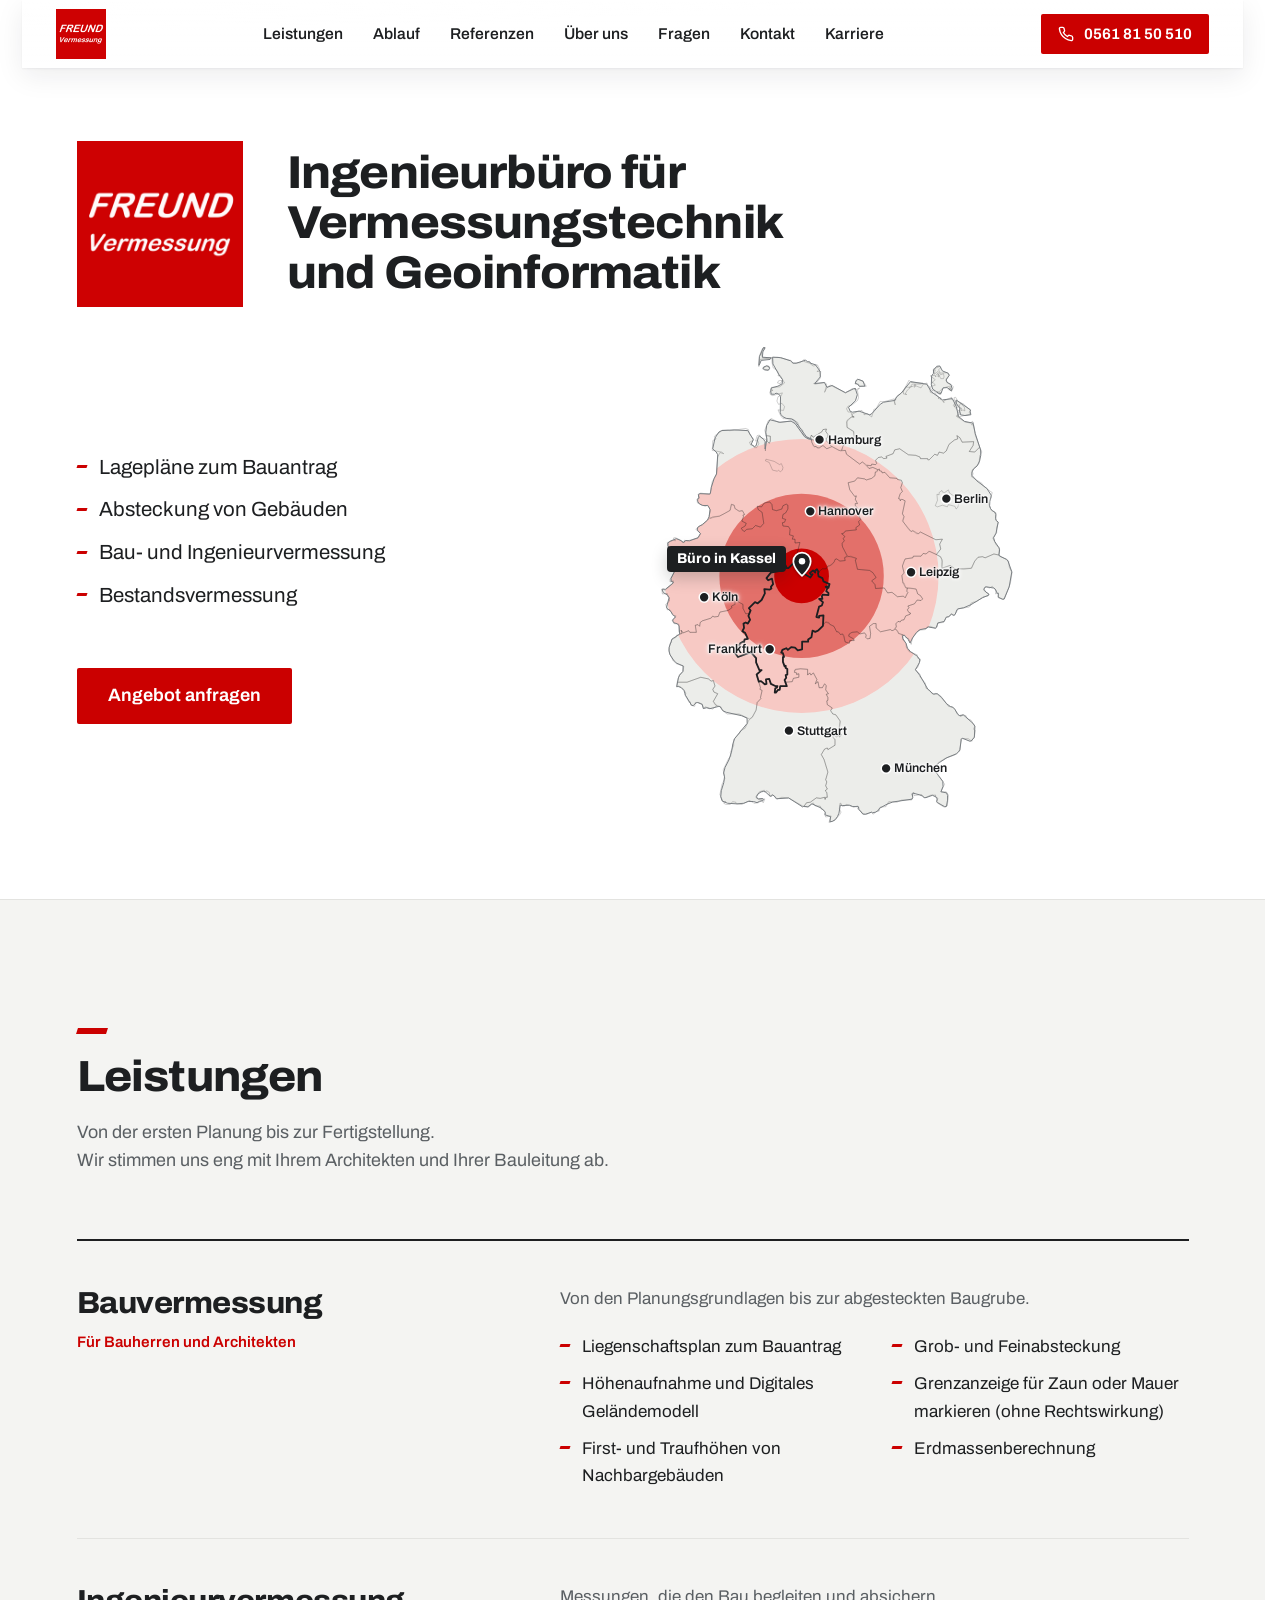
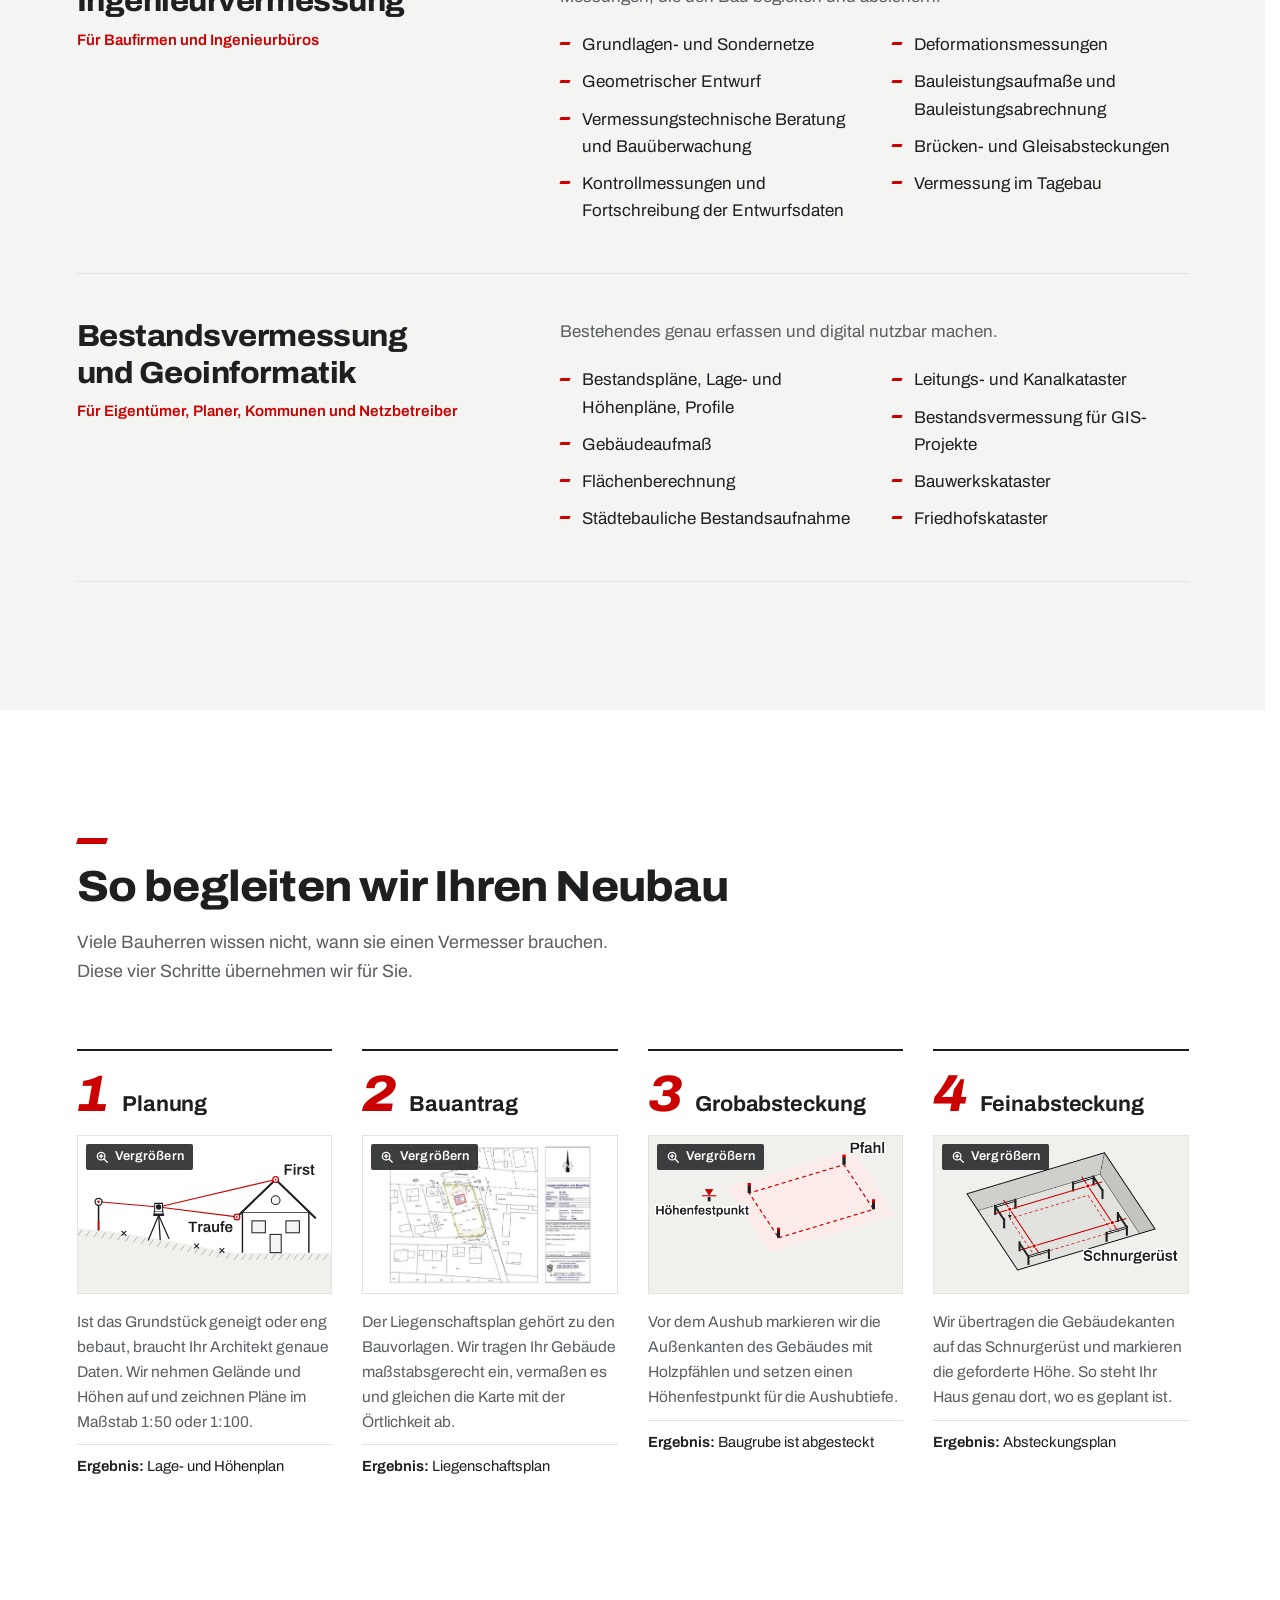
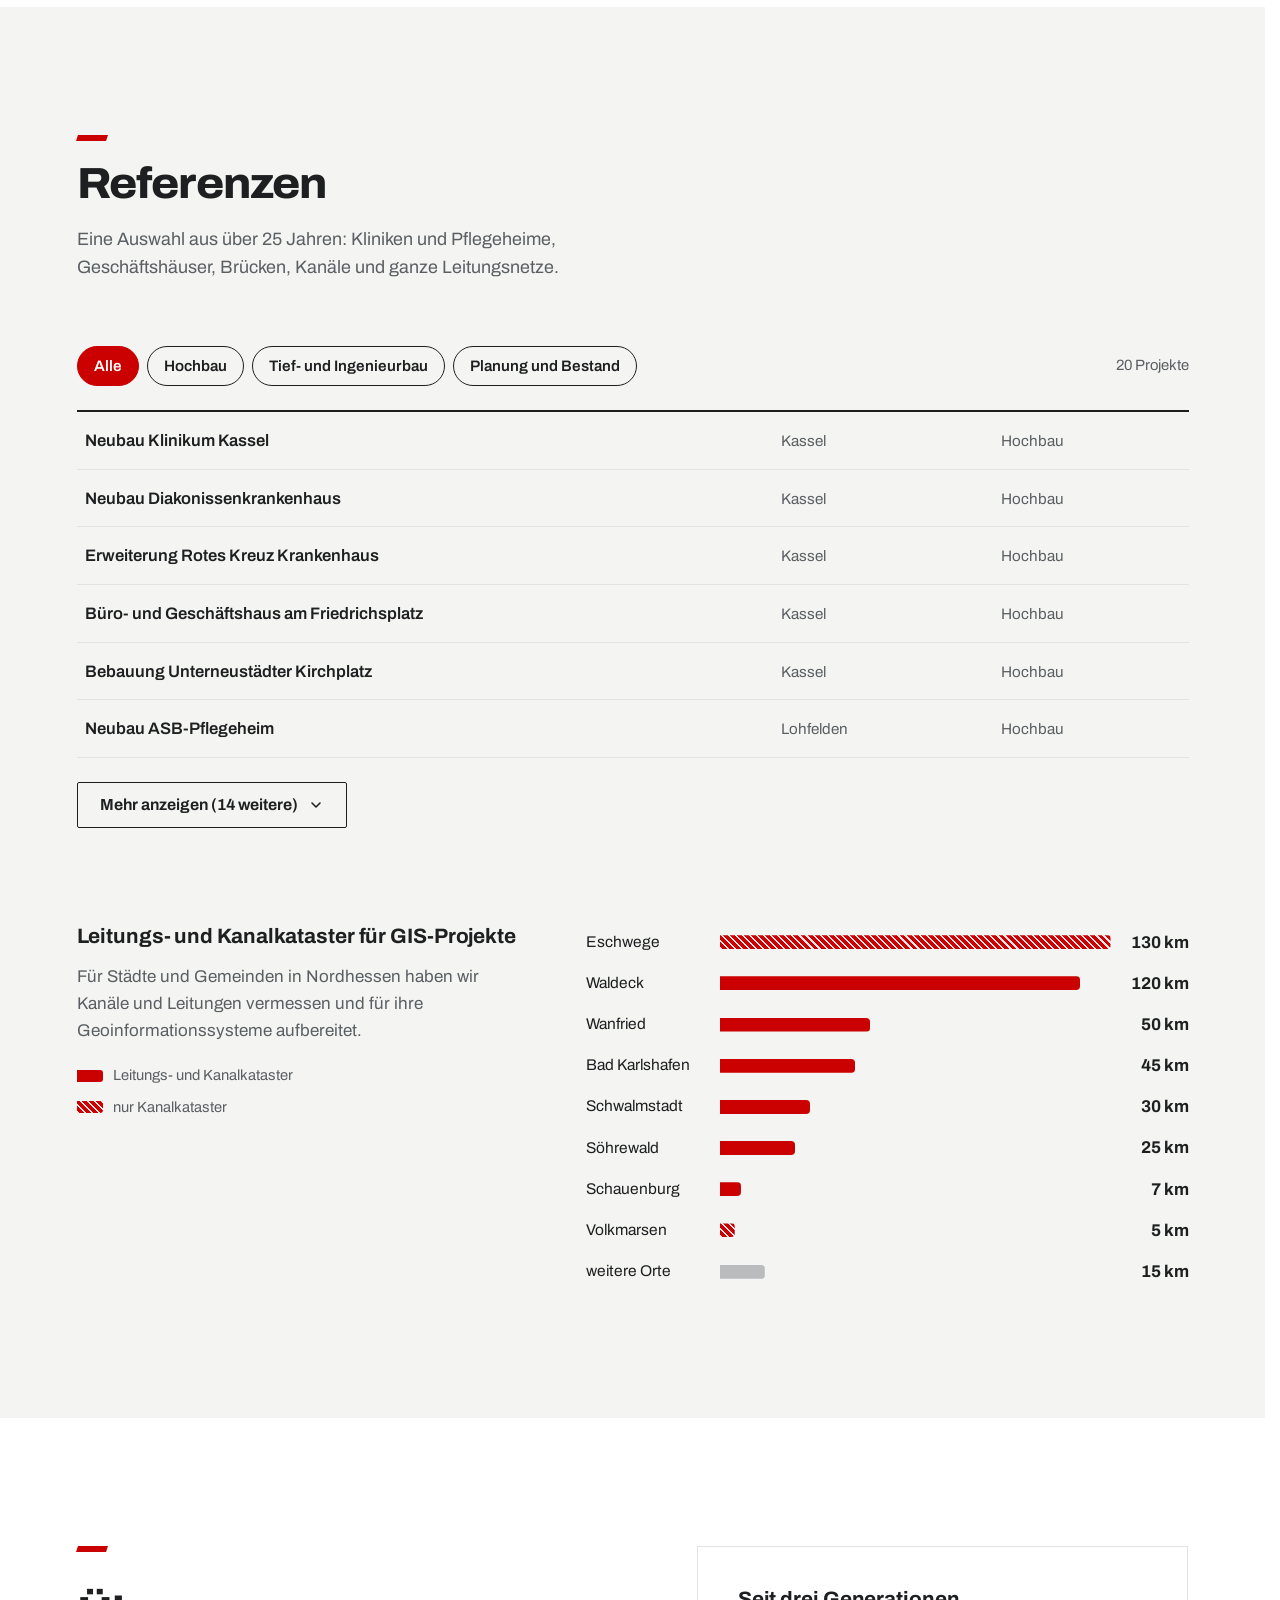
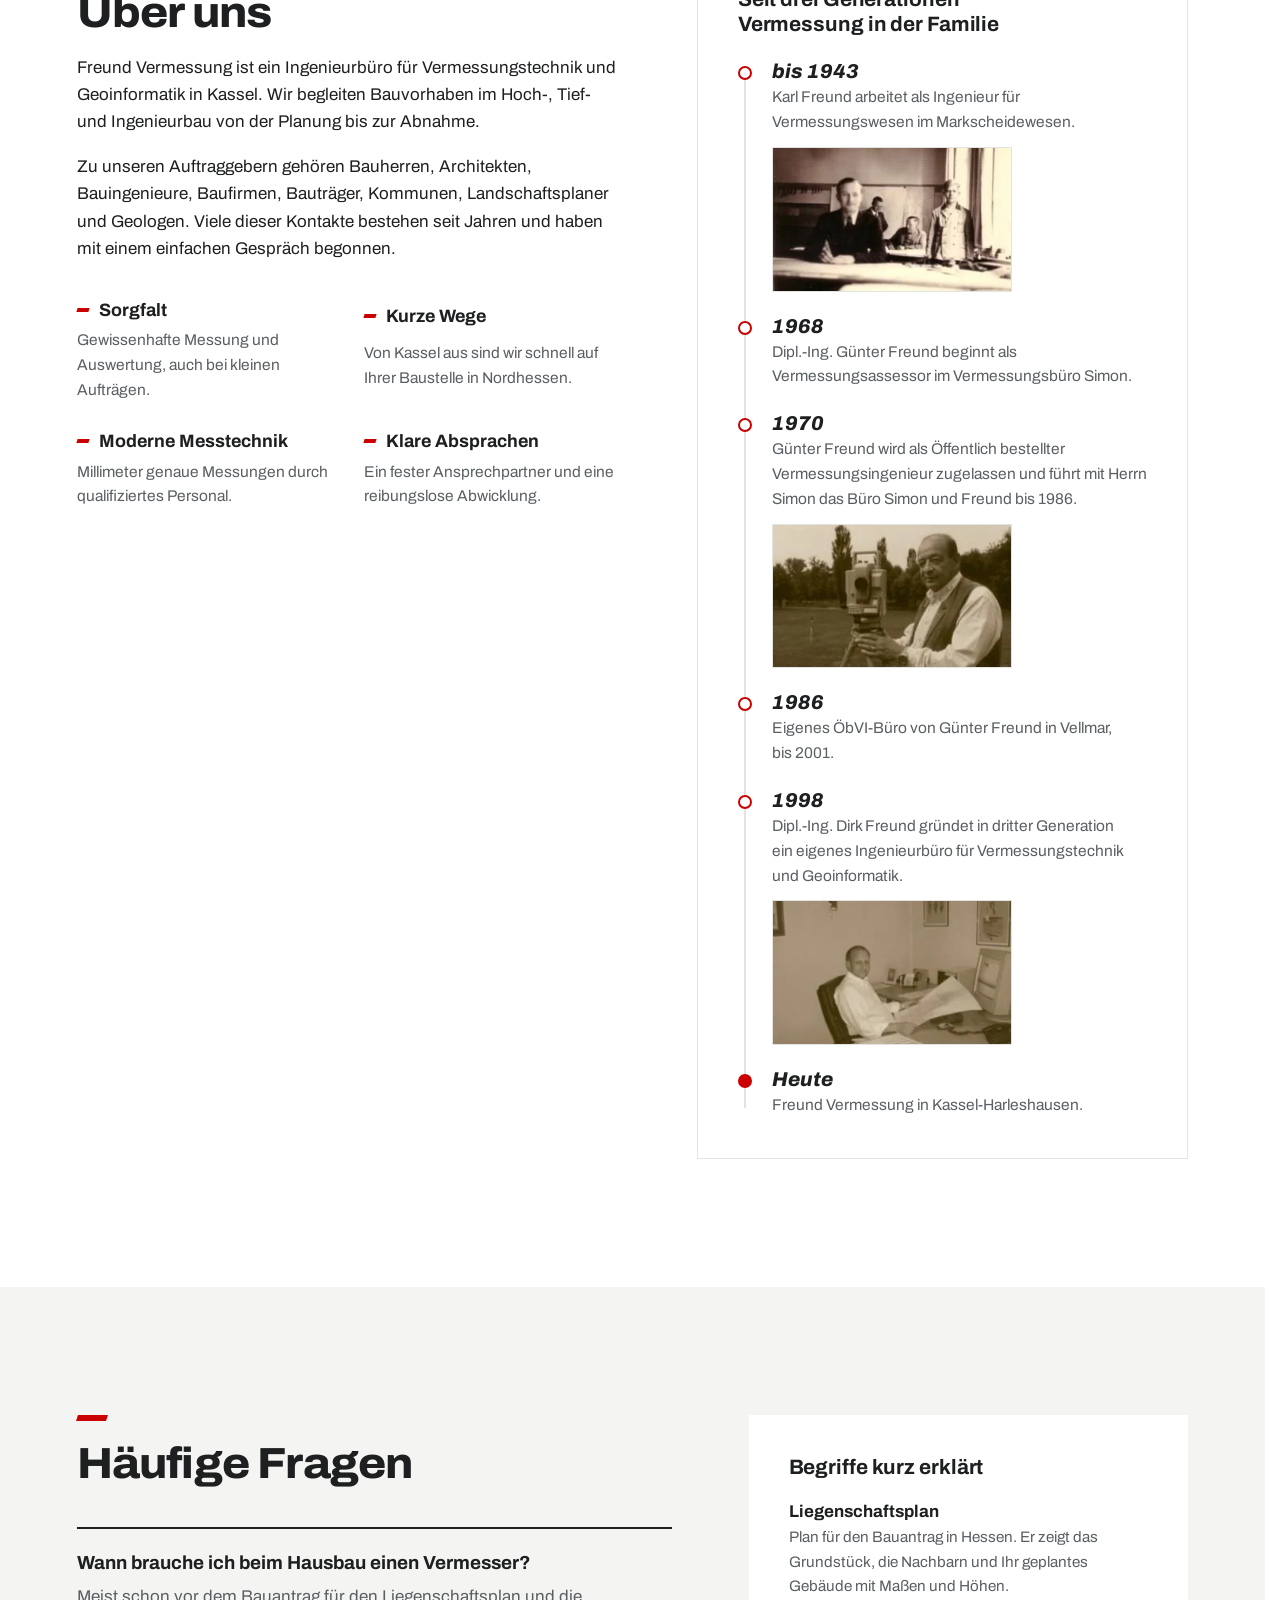
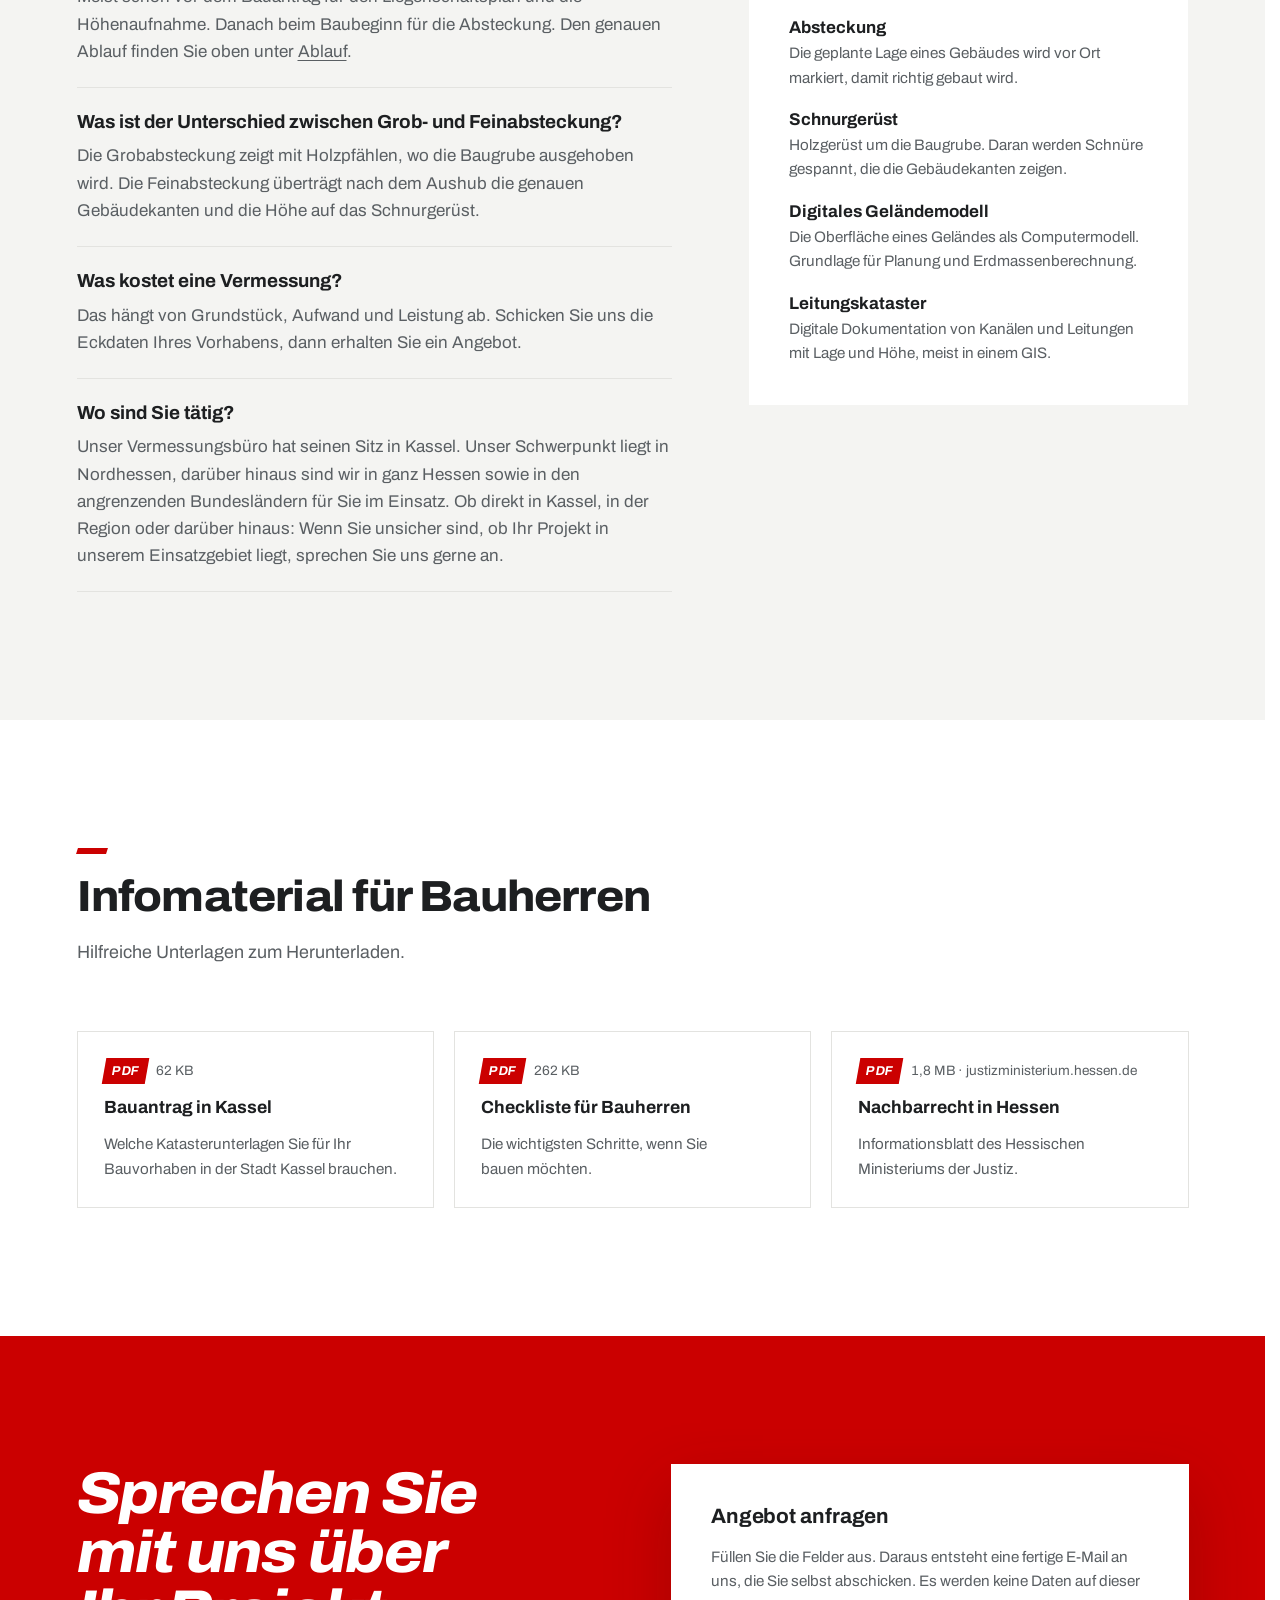
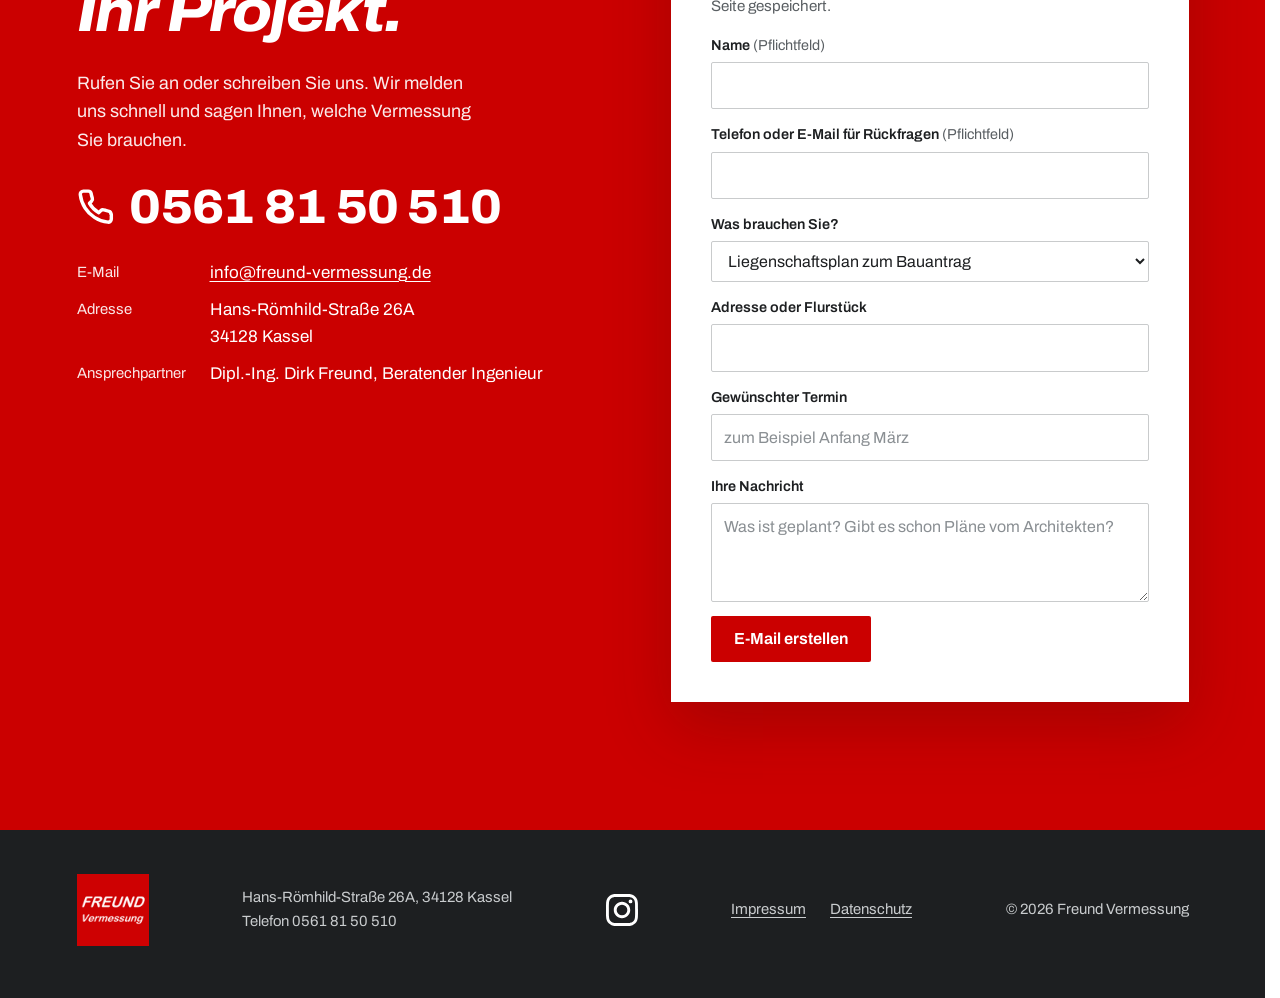
==== commit 3698f586: "Aktualisierung: Impressum, Datenschutz, neue Ablauf-Zeichnungen - Impressum vervollständigt (USt-IdN" ====
--- a/index.html
+++ b/index.html
@@ -260,9 +260,11 @@
 
 /* Ablauf */
 .steps{list-style:none;margin:0;padding:0;display:grid;grid-template-columns:repeat(4,minmax(0,1fr));gap:clamp(18px,2.4vw,30px)}
-.step{display:grid;gap:10px;align-content:start;border-top:2px solid var(--ink);padding-top:18px}
-.step-num{font-size:3.2rem;font-weight:800;font-style:italic;font-stretch:108%;color:var(--red);line-height:1;letter-spacing:-.03em}
-.step h3{font-size:1.2rem}
+/* Zahl und Überschrift stehen nebeneinander in der ersten Zeile (gleiche Grundlinie), alles andere darunter über die volle Breite */
+.step{display:grid;grid-template-columns:auto minmax(0,1fr);gap:10px 14px;align-content:start;border-top:2px solid var(--ink);padding-top:18px}
+.step > *{grid-column:1 / -1}
+.step-num{grid-column:1;grid-row:1;align-self:baseline;font-size:3.2rem;font-weight:800;font-style:italic;font-stretch:108%;color:var(--red);line-height:1;letter-spacing:-.03em}
+.step h3{grid-column:2;grid-row:1;align-self:baseline;font-size:1.35rem}
 .step-pic{margin:4px 0 6px;aspect-ratio:16/10;background:#fff;border:1px solid var(--line);display:grid;place-items:center;padding:8px;overflow:hidden}
 .step-pic img{width:100%;height:100%;object-fit:contain}
 .step-pic-full{padding:0}
@@ -472,6 +474,7 @@
 .subpage h2{font-size:1.4rem;margin-top:10px}
 .subpage address{font-style:normal}
 .subpage .muted{color:var(--ink-2)}
+.subpage article[data-page="datenschutz"] .ticks{columns:1}
 .job-lead{font-size:1.2rem;color:var(--ink-2)}
 .job-lead strong{color:var(--ink);font-weight:700}
 .job-facts{display:grid;grid-template-columns:repeat(3,minmax(0,1fr));gap:12px;margin:0}
@@ -786,15 +789,14 @@
         </li>
         <li class="step">
           <span class="step-num" aria-hidden="true">3</span>
-          <figure class="step-pic step-pic-full"><button class="step-zoom" type="button" aria-haspopup="dialog" aria-label="Bild vergrößern: Grobabsteckung"><img src="img/grobabsteckung.svg" alt="Zeichnung: Ein Tachymeter steckt die vier Gebäudeecken mit Holzpfählen ab, daneben ein Höhenfestpunkt" width="320" height="200" loading="lazy"><span class="zoom-hint" aria-hidden="true"><svg viewBox="0 0 24 24" fill="none" stroke="currentColor" stroke-width="2.2" stroke-linecap="round" aria-hidden="true"><circle cx="10.5" cy="10.5" r="6.5"/><path d="M15.5 15.5 21 21M10.5 7.5v6M7.5 10.5h6"/></svg>Vergrößern</span></button></figure>
+          <figure class="step-pic step-pic-full"><button class="step-zoom" type="button" aria-haspopup="dialog" aria-label="Bild vergrößern: Grobabsteckung"><img src="img/grobabsteckung.png" alt="Zeichnung: Holzpfähle an den vier Gebäudeecken, eine gestrichelte Linie zeigt die Außenkanten, daneben ein Höhenfestpunkt" width="960" height="600" loading="lazy"><span class="zoom-hint" aria-hidden="true"><svg viewBox="0 0 24 24" fill="none" stroke="currentColor" stroke-width="2.2" stroke-linecap="round" aria-hidden="true"><circle cx="10.5" cy="10.5" r="6.5"/><path d="M15.5 15.5 21 21M10.5 7.5v6M7.5 10.5h6"/></svg>Vergrößern</span></button></figure>
           <h3>Grobabsteckung</h3>
           <p>Vor dem Aushub markieren wir die Außenkanten des Gebäudes mit Holzpfählen und setzen einen Höhenfestpunkt für die Aushubtiefe.</p>
           <p class="result"><strong>Ergebnis:</strong> Baugrube ist abgesteckt</p>
           <!-- Erklärung für die Vergrößerung (erscheint beim Klick aufs Bild) -->
           <div class="step-detail" hidden>
-            <p>Vor dem Aushub zeigen wir, wo und wie tief die Baugrube gegraben wird. Das sehen Sie in der Zeichnung:</p>
+            <p>Vor dem Aushub zeigen wir, wo und wie tief die Baugrube gegraben wird. Die Lage der Gebäudeecken kommt aus den Plänen, mit dem Tachymeter übertragen wir sie auf das Grundstück. Das sehen Sie in der Zeichnung:</p>
             <dl>
-              <dt>Tachymeter</dt><dd>Die Lage der Gebäudeecken kommt aus den Plänen. Mit dem Tachymeter finden wir diese Punkte auf dem Grundstück.</dd>
               <dt>Pfähle</dt><dd>An jeder Ecke schlagen wir einen Holzpfahl ein. Die gestrichelte Linie zwischen den Pfählen zeigt die Außenkanten des Gebäudes.</dd>
               <dt>Höhenfestpunkt</dt><dd>Ein Punkt mit bekannter Höhe neben der Baugrube. Von hier aus misst die Baufirma, wie tief sie ausheben muss.</dd>
             </dl>
@@ -803,7 +805,7 @@
         </li>
         <li class="step">
           <span class="step-num" aria-hidden="true">4</span>
-          <figure class="step-pic step-pic-full"><button class="step-zoom" type="button" aria-haspopup="dialog" aria-label="Bild vergrößern: Feinabsteckung"><img src="img/feinabsteckung.svg" alt="Zeichnung: Schnurgerüste an den Ecken der Baugrube, rote Schnüre markieren die Gebäudekanten, ein Lot überträgt eine Ecke auf die Sohle" width="320" height="200" loading="lazy"><span class="zoom-hint" aria-hidden="true"><svg viewBox="0 0 24 24" fill="none" stroke="currentColor" stroke-width="2.2" stroke-linecap="round" aria-hidden="true"><circle cx="10.5" cy="10.5" r="6.5"/><path d="M15.5 15.5 21 21M10.5 7.5v6M7.5 10.5h6"/></svg>Vergrößern</span></button></figure>
+          <figure class="step-pic step-pic-full"><button class="step-zoom" type="button" aria-haspopup="dialog" aria-label="Bild vergrößern: Feinabsteckung"><img src="img/feinabsteckung.png" alt="Zeichnung: Schnurgerüste an den Ecken der Baugrube, rote Schnüre markieren die Gebäudekanten, ein Lot überträgt eine Ecke auf die Sohle" width="960" height="600" loading="lazy"><span class="zoom-hint" aria-hidden="true"><svg viewBox="0 0 24 24" fill="none" stroke="currentColor" stroke-width="2.2" stroke-linecap="round" aria-hidden="true"><circle cx="10.5" cy="10.5" r="6.5"/><path d="M15.5 15.5 21 21M10.5 7.5v6M7.5 10.5h6"/></svg>Vergrößern</span></button></figure>
           <h3>Feinabsteckung</h3>
           <p>Wir übertragen die Gebäudekanten auf das Schnurgerüst und markieren die geforderte Höhe. So steht Ihr Haus genau dort, wo es geplant ist.</p>
           <p class="result"><strong>Ergebnis:</strong> Absteckungsplan</p>
@@ -979,10 +981,10 @@
         <p>Hilfreiche Unterlagen zum Herunterladen.</p>
       </div>
       <ul class="docs">
-        <!-- Neue Datei: Zeile kopieren. Die Größe (KB) bei einer neuen Datei mit anpassen. -->
+        <!-- Neue Datei: Zeile kopieren. Die Größe (KB) bei einer neuen Datei mit anpassen. Nachbarrecht verlinkt direkt auf das aktuelle PDF des Justizministeriums. -->
         <li><span class="doc-meta"><span class="doc-tag">PDF</span>62 KB</span><a href="downloads/Bauantrag-Kassel.pdf" target="_blank" rel="noopener">Bauantrag in Kassel<span class="visually-hidden"> (PDF, öffnet in neuem Tab)</span></a><p>Welche Katasterunterlagen Sie für Ihr Bauvorhaben in der Stadt Kassel brauchen.</p></li>
         <li><span class="doc-meta"><span class="doc-tag">PDF</span>262 KB</span><a href="downloads/Checkliste_Bau.pdf" target="_blank" rel="noopener">Checkliste für Bauherren<span class="visually-hidden"> (PDF, öffnet in neuem Tab)</span></a><p>Die wichtigsten Schritte, wenn Sie bauen möchten.</p></li>
-        <li><span class="doc-meta"><span class="doc-tag">PDF</span>949 KB</span><a href="downloads/Nachbarrecht.pdf" target="_blank" rel="noopener">Nachbarrecht in Hessen<span class="visually-hidden"> (PDF, öffnet in neuem Tab)</span></a><p>Informationsblatt des Hessischen Ministeriums der Justiz.</p></li>
+        <li><span class="doc-meta"><span class="doc-tag">PDF</span>1,8 MB · justizministerium.hessen.de</span><a href="https://justizministerium.hessen.de/sites/justizministerium.hessen.de/files/2021-08/nachbarrecht.pdf" target="_blank" rel="noopener">Nachbarrecht in Hessen<span class="visually-hidden"> (PDF auf der Webseite des Hessischen Justizministeriums, öffnet in neuem Tab)</span></a><p>Informationsblatt des Hessischen Ministeriums der Justiz.</p></li>
       </ul>
     </div>
   </section>
@@ -1159,7 +1161,8 @@
     <article data-page="impressum" hidden>
       <a class="back" href="#start">Zurück zur Startseite</a>
       <h1>Impressum</h1>
-      <p class="muted">Angaben gemäß § 5 DDG</p>
+      <!-- Rot markierte Stellen (class="ph") sind noch offen. Vor dem Livegang ergänzen und die Markierung entfernen. -->
+      <p class="muted">Angaben gemäß § 5 Digitale-Dienste-Gesetz (DDG)</p>
       <address>
         Freund Vermessung<br>
         Ingenieurbüro für Vermessungstechnik und Geoinformatik<br>
@@ -1167,33 +1170,101 @@
         Hans-Römhild-Straße 26A<br>
         34128 Kassel
       </address>
+
       <h2>Kontakt</h2>
-      <p>Telefon: 0561 81 50 510<br>E-Mail: info@freund-vermessung.de</p>
+      <p>Telefon: <a href="tel:+495618150510">0561 81 50 510</a><br>E-Mail: <a href="mailto:info@freund-vermessung.de">info@freund-vermessung.de</a></p>
+
       <h2>Berufsbezeichnung und Kammer</h2>
-      <p>Gesetzliche Berufsbezeichnung: Beratender Ingenieur, verliehen in der Bundesrepublik Deutschland (Land Hessen).<br>Eingetragen in die Liste der Beratenden Ingenieure der Ingenieurkammer Hessen unter der Nr. B 1277.</p>
+      <p>Gesetzliche Berufsbezeichnung: Beratender Ingenieur, verliehen in der Bundesrepublik Deutschland (Land Hessen).</p>
+      <p>Eingetragen in die Liste der Beratenden Ingenieure der Ingenieurkammer Hessen unter der Nr. B 1277.</p>
       <p>Zuständige Kammer:<br>Ingenieurkammer Hessen, Körperschaft des öffentlichen Rechts<br>Abraham-Lincoln-Straße 44<br>65189 Wiesbaden<br><a href="https://www.ingkh.de">www.ingkh.de</a></p>
+
       <h2>Berufsrechtliche Regelungen</h2>
       <p>Hessisches Ingenieurgesetz (HIngG) und Grundsätze zur Berufsordnung (Berufsgrundsätze) der Ingenieurkammer Hessen, jeweils in der geltenden Fassung. Beide sind auf der Webseite der Ingenieurkammer Hessen unter <a href="https://www.ingkh.de">www.ingkh.de</a> abrufbar.</p>
+
       <h2>Umsatzsteuer-Identifikationsnummer</h2>
-      <p><span class="ph">USt-IdNr. ergänzen, falls vorhanden</span></p>
-      <h2>Berufshaftpflichtversicherung</h2>
-      <p><span class="ph">Name und Anschrift des Versicherers, räumlicher Geltungsbereich</span></p>
+      <p>Umsatzsteuer-Identifikationsnummer gemäß § 27a Umsatzsteuergesetz: <span class="ph">DE … (ergänzen)</span></p>
+
+      <h2>Verbraucherstreitbeilegung</h2>
+      <p>Wir sind nicht bereit und nicht verpflichtet, an Streitbeilegungsverfahren vor einer Verbraucherschlichtungsstelle teilzunehmen.</p>
+
       <h2>Verantwortlich für den Inhalt</h2>
-      <p>Dipl.-Ing. Dirk Freund, Anschrift wie oben</p>
-      <p class="note">Entwurf. Die markierten Angaben werden vor der Veröffentlichung ergänzt und geprüft.</p>
+      <p>Verantwortlich gemäß § 18 Abs. 2 Medienstaatsvertrag (MStV):<br>Dipl.-Ing. Dirk Freund, Anschrift wie oben</p>
+
+      <h2>Bildnachweise und Kartendaten</h2>
+      <p>Fotos und Zeichnungen: Freund Vermessung</p>
+      <p>Deutschlandkarte: Grenzen nach <a href="https://www.naturalearthdata.com">Natural Earth</a> (gemeinfrei), vereinfacht und bearbeitet.</p>
+      <p>Schrift: Archivo von Omnibus-Type, lizenziert unter der SIL Open Font License 1.1.</p>
+
     </article>
 
     <article data-page="datenschutz" hidden>
       <a class="back" href="#start">Zurück zur Startseite</a>
       <h1>Datenschutzerklärung</h1>
+      <!-- Stand November 2026. Abschnitt "Hosting" ergänzen, sobald der Hosting-Anbieter feststeht. -->
+      <p class="job-lead">Wir verarbeiten auf dieser Webseite so wenige Daten wie möglich. Hier erfahren Sie, welche das sind und welche Rechte Sie haben.</p>
+
       <h2>Verantwortlicher</h2>
       <address>
         Freund Vermessung, Inhaber Dipl.-Ing. Dirk Freund<br>
         Hans-Römhild-Straße 26A, 34128 Kassel<br>
-        E-Mail: info@freund-vermessung.de
+        Telefon: <a href="tel:+495618150510">0561 81 50 510</a><br>
+        E-Mail: <a href="mailto:info@freund-vermessung.de">info@freund-vermessung.de</a>
       </address>
-      <p><span class="ph">Vollständige Datenschutzerklärung ergänzen: Hosting und Server-Logfiles, Kontakt per E-Mail und Telefon, Bewerbungen per E-Mail, Link zu Instagram, Rechte der Betroffenen nach DSGVO, Beschwerderecht bei der Aufsichtsbehörde</span></p>
-      <p class="note">Entwurf. Die Datenschutzerklärung wird vor der Veröffentlichung vollständig erstellt und geprüft.</p>
+
+      <h2>Das Wichtigste in Kürze</h2>
+      <ul class="ticks">
+        <li>Keine Cookies, kein Tracking, keine Analyse- oder Werbedienste</li>
+        <li>Keine Inhalte von fremden Servern: Schrift, Bilder und Karte liegen auf dieser Webseite selbst</li>
+        <li>Das Anfrageformular sendet nichts ab. Es erstellt nur eine E-Mail, die Sie selbst mit Ihrem E-Mail-Programm verschicken</li>
+        <li>Beim Aufruf der Seite entstehen technisch notwendige Server-Protokolle beim Hosting-Anbieter (siehe unten)</li>
+      </ul>
+
+      <h2>Hosting und Server-Protokolle</h2>
+      <!-- Wird ergänzt, sobald feststeht, wo die Seite dauerhaft gehostet wird. Eine fertige Fassung für GitHub Pages steht im Git-Verlauf (Commit d60a3dc). -->
+      <p><span class="ph">Hosting ergänzen, sobald der Anbieter feststeht: Name und Anschrift des Anbieters, welche Daten beim Aufruf anfallen (Server-Protokolle mit IP-Adresse), Zweck und Rechtsgrundlage, Speicherdauer, gegebenenfalls Übermittlung in Länder außerhalb der EU, Auftragsverarbeitungsvertrag</span></p>
+
+      <h2>Verschlüsselung</h2>
+      <p>Die Verbindung zu dieser Webseite ist per TLS verschlüsselt. Das erkennen Sie an „https://“ in der Adresszeile Ihres Browsers.</p>
+
+      <h2>Kontakt per E-Mail, Telefon oder Anfrageformular</h2>
+      <p>Wenn Sie uns per E-Mail oder Telefon kontaktieren, verarbeiten wir Ihre Angaben (zum Beispiel Name, Kontaktdaten, Adresse des Grundstücks und Ihr Anliegen), um Ihre Anfrage zu beantworten und ein Angebot zu erstellen.</p>
+      <p>Das Anfrageformular auf dieser Seite überträgt keine Daten an uns oder an Dritte. Es setzt Ihre Eingaben nur in Ihrem Browser zu einem E-Mail-Text zusammen. Erst wenn Sie diese E-Mail mit Ihrem eigenen E-Mail-Programm abschicken, erhalten wir Ihre Angaben.</p>
+      <p>Rechtsgrundlage ist Art. 6 Abs. 1 lit. b DSGVO, wenn Ihre Anfrage auf einen Auftrag zielt, und sonst Art. 6 Abs. 1 lit. f DSGVO (unser berechtigtes Interesse, Anfragen zu beantworten). Wir löschen Ihre Angaben, wenn sie nicht mehr gebraucht werden. Gesetzliche Aufbewahrungspflichten, etwa nach Handels- und Steuerrecht für bis zu zehn Jahre, bleiben unberührt.</p>
+
+      <h2>Bewerbungen</h2>
+      <p>Wenn Sie sich per E-Mail oder Post bei uns bewerben, verarbeiten wir Ihre Unterlagen, um über Ihre Einstellung zu entscheiden. Rechtsgrundlage ist Art. 6 Abs. 1 lit. b DSGVO (Anbahnung eines Beschäftigungsverhältnisses).</p>
+      <p>Kommt es nicht zu einer Einstellung, löschen wir Ihre Unterlagen spätestens sechs Monate nach Abschluss des Bewerbungsverfahrens, sofern Sie nicht in eine längere Aufbewahrung eingewilligt haben. Werden Sie eingestellt, nehmen wir die Unterlagen in die Personalakte auf.</p>
+
+      <h2>Links zu anderen Webseiten</h2>
+      <p>Diese Seite enthält Links, zum Beispiel zu unserem Instagram-Profil und zur Ingenieurkammer Hessen. Solange Sie einen Link nicht anklicken, werden keine Daten an diese Anbieter übertragen. Nach dem Anklicken gelten deren Datenschutzbestimmungen. Für Instagram ist das die Meta Platforms Ireland Limited, Merrion Road, Dublin 4, D04 X2K5, Irland.</p>
+
+      <h2>Ihre Rechte</h2>
+      <p>Sie haben gegenüber uns folgende Rechte hinsichtlich Ihrer personenbezogenen Daten:</p>
+      <ul class="ticks">
+        <li>Auskunft (Art. 15 DSGVO)</li>
+        <li>Berichtigung (Art. 16 DSGVO)</li>
+        <li>Löschung (Art. 17 DSGVO)</li>
+        <li>Einschränkung der Verarbeitung (Art. 18 DSGVO)</li>
+        <li>Datenübertragbarkeit (Art. 20 DSGVO)</li>
+        <li>Widerruf einer Einwilligung mit Wirkung für die Zukunft (Art. 7 Abs. 3 DSGVO)</li>
+      </ul>
+      <p><strong>Widerspruchsrecht:</strong> Soweit wir Daten auf Grundlage von Art. 6 Abs. 1 lit. f DSGVO verarbeiten, können Sie aus Gründen, die sich aus Ihrer besonderen Situation ergeben, jederzeit widersprechen (Art. 21 DSGVO).</p>
+      <p>Für alle Anliegen genügt eine formlose Nachricht an <a href="mailto:info@freund-vermessung.de">info@freund-vermessung.de</a>.</p>
+
+      <h2>Beschwerderecht</h2>
+      <p>Sie können sich bei einer Datenschutz-Aufsichtsbehörde beschweren. Für uns zuständig ist:</p>
+      <address>
+        Der Hessische Beauftragte für Datenschutz und Informationsfreiheit<br>
+        Gustav-Stresemann-Ring 1, 65189 Wiesbaden<br>
+        Postfach 31 63, 65021 Wiesbaden<br>
+        <a href="https://datenschutz.hessen.de">datenschutz.hessen.de</a>
+      </address>
+
+      <h2>Keine automatisierten Entscheidungen</h2>
+      <p>Wir treffen keine Entscheidungen allein auf Grundlage automatisierter Verarbeitung und erstellen keine Profile.</p>
+
+      <p class="muted">Stand: November 2026</p>
     </article>
   </div>
 </main>
